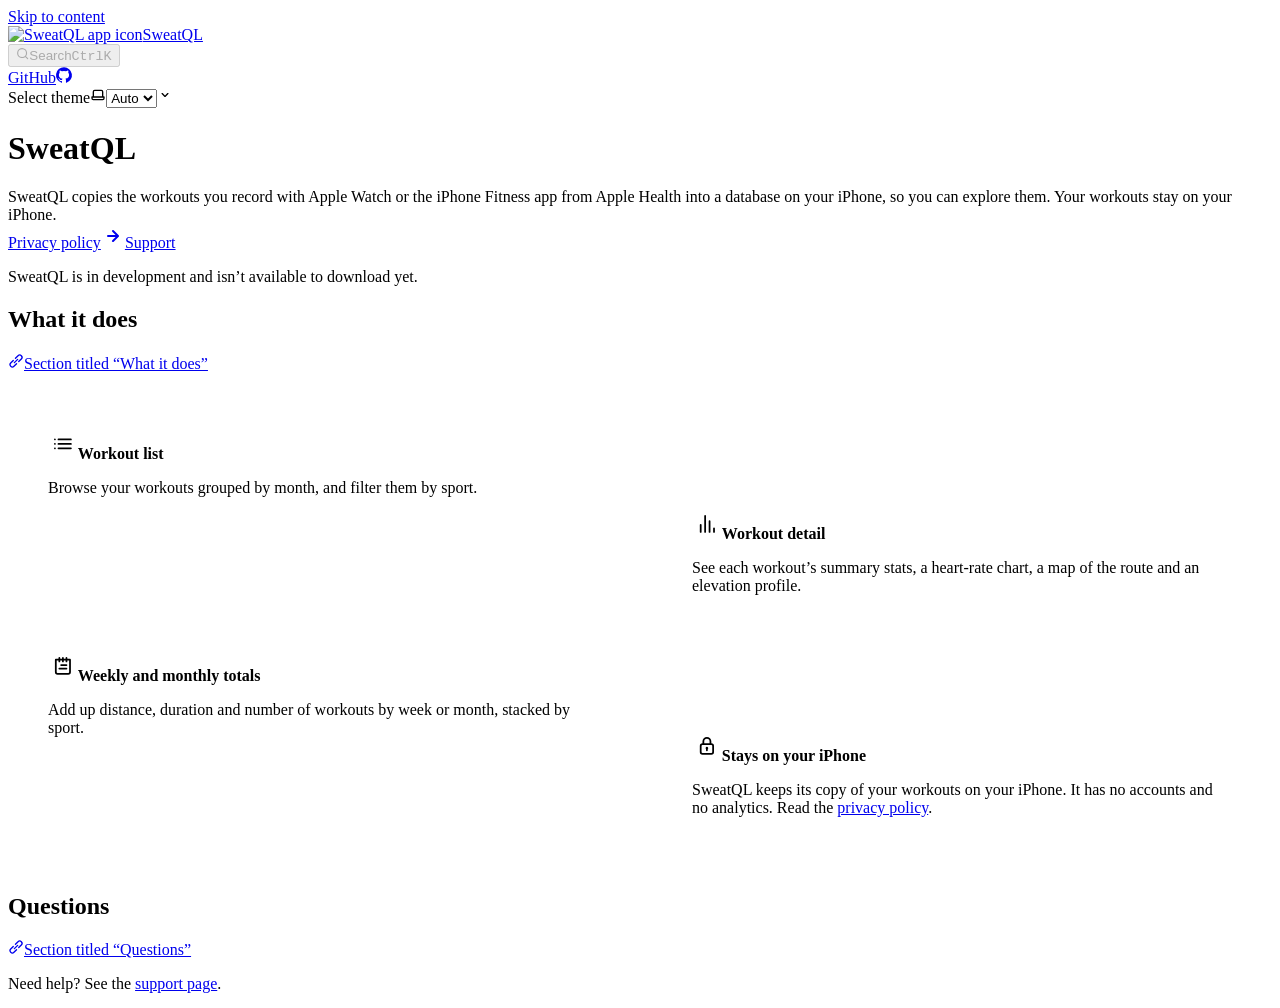
==== index.html @ 8e90bced "Sync website from 3293f1f" ====
<!DOCTYPE html><html lang="en" dir="ltr" data-theme="dark" data-has-hero class="astro-g5ptsecz"><head><meta charset="utf-8"/><meta name="viewport" content="width=device-width, initial-scale=1"/><title>Home | SweatQL</title><link rel="canonical" href="https://sweatql.github.io/sweatql-docs/"/><link rel="sitemap" href="/sweatql-docs/sitemap-index.xml"/><link rel="shortcut icon" href="/sweatql-docs/favicon.png" type="image/png"/><meta name="generator" content="Astro v7.4.2"/><meta name="generator" content="Starlight v0.42.7"/><meta property="og:title" content="Home"/><meta property="og:type" content="article"/><meta property="og:url" content="https://sweatql.github.io/sweatql-docs/"/><meta property="og:locale" content="en"/><meta property="og:description" content="SweatQL copies your Apple Watch and iPhone workouts from Apple Health into a database on your iPhone, so you can explore them."/><meta property="og:site_name" content="SweatQL"/><meta name="twitter:card" content="summary_large_image"/><meta name="description" content="SweatQL copies your Apple Watch and iPhone workouts from Apple Health into a database on your iPhone, so you can explore them."/><script>
	window.StarlightThemeProvider = (() => {
		const storedTheme =
			typeof localStorage !== 'undefined' && localStorage.getItem('starlight-theme');
		const theme =
			storedTheme ||
			(window.matchMedia('(prefers-color-scheme: light)').matches ? 'light' : 'dark');
		document.documentElement.dataset.theme = theme === 'light' ? 'light' : 'dark';
		return {
			updatePickers(theme = storedTheme || 'auto') {
				document.querySelectorAll('starlight-theme-select').forEach((picker) => {
					const select = picker.querySelector('select');
					if (select) select.value = theme;
					/** @type {HTMLTemplateElement | null} */
					const tmpl = document.querySelector(`#theme-icons`);
					const newIcon = tmpl && tmpl.content.querySelector('.' + theme);
					if (newIcon) {
						const oldIcon = picker.querySelector('svg.label-icon');
						if (oldIcon) {
							oldIcon.replaceChildren(...newIcon.cloneNode(true).childNodes);
						}
					}
				});
			},
		};
	})();
</script><template id="theme-icons"><svg aria-hidden="true" class="light astro-hkc32dio" width="16" height="16" viewBox="0 0 24 24" fill="currentColor" style="--sl-icon-size: 1em;"><path d="M5 12a1 1 0 0 0-1-1H3a1 1 0 0 0 0 2h1a1 1 0 0 0 1-1Zm.64 5-.71.71a1 1 0 0 0 0 1.41 1 1 0 0 0 1.41 0l.71-.71A1 1 0 0 0 5.64 17ZM12 5a1 1 0 0 0 1-1V3a1 1 0 0 0-2 0v1a1 1 0 0 0 1 1Zm5.66 2.34a1 1 0 0 0 .7-.29l.71-.71a1 1 0 1 0-1.41-1.41l-.66.71a1 1 0 0 0 0 1.41 1 1 0 0 0 .66.29Zm-12-.29a1 1 0 0 0 1.41 0 1 1 0 0 0 0-1.41l-.71-.71a1.004 1.004 0 1 0-1.43 1.41l.73.71ZM21 11h-1a1 1 0 0 0 0 2h1a1 1 0 0 0 0-2Zm-2.64 6A1 1 0 0 0 17 18.36l.71.71a1 1 0 0 0 1.41 0 1 1 0 0 0 0-1.41l-.76-.66ZM12 6.5a5.5 5.5 0 1 0 5.5 5.5A5.51 5.51 0 0 0 12 6.5Zm0 9a3.5 3.5 0 1 1 0-7 3.5 3.5 0 0 1 0 7Zm0 3.5a1 1 0 0 0-1 1v1a1 1 0 0 0 2 0v-1a1 1 0 0 0-1-1Z"/></svg><svg aria-hidden="true" class="dark astro-hkc32dio" width="16" height="16" viewBox="0 0 24 24" fill="currentColor" style="--sl-icon-size: 1em;"><path d="M21.64 13a1 1 0 0 0-1.05-.14 8.049 8.049 0 0 1-3.37.73 8.15 8.15 0 0 1-8.14-8.1 8.59 8.59 0 0 1 .25-2A1 1 0 0 0 8 2.36a10.14 10.14 0 1 0 14 11.69 1 1 0 0 0-.36-1.05Zm-9.5 6.69A8.14 8.14 0 0 1 7.08 5.22v.27a10.15 10.15 0 0 0 10.14 10.14 9.784 9.784 0 0 0 2.1-.22 8.11 8.11 0 0 1-7.18 4.32v-.04Z"/></svg><svg aria-hidden="true" class="auto astro-hkc32dio" width="16" height="16" viewBox="0 0 24 24" fill="currentColor" style="--sl-icon-size: 1em;"><path d="M21 14h-1V7a3 3 0 0 0-3-3H7a3 3 0 0 0-3 3v7H3a1 1 0 0 0-1 1v2a3 3 0 0 0 3 3h14a3 3 0 0 0 3-3v-2a1 1 0 0 0-1-1ZM6 7a1 1 0 0 1 1-1h10a1 1 0 0 1 1 1v7H6V7Zm14 10a1 1 0 0 1-1 1H5a1 1 0 0 1-1-1v-1h16v1Z"/></svg></template><link rel="stylesheet" href="/sweatql-docs/_astro/print.ehPL0gv-.css" media="print"><link rel="stylesheet" href="/sweatql-docs/_astro/common.BZoYT9LC.css"><style>@layer starlight.components{svg:where(.astro-hkc32dio){color:var(--sl-icon-color);font-size:var(--sl-icon-size,1em);width:1em;height:1em;overflow:visible}}
</style><script type="module" src="/sweatql-docs/_astro/page.cNngjUgL.js"></script><style>@layer starlight.components{.card:where(.astro-oag6qnet){--sl-card-border:var(--sl-color-purple);--sl-card-bg:var(--sl-color-purple-low);border:1px solid var(--sl-color-gray-5);background-color:var(--sl-color-black);flex-direction:column;gap:clamp(.5rem,.125rem + 1vw,1rem);padding:clamp(1rem,.125rem + 3vw,2.5rem)}.card:where(.astro-oag6qnet):nth-child(4n+1){--sl-card-border:var(--sl-color-orange);--sl-card-bg:var(--sl-color-orange-low)}.card:where(.astro-oag6qnet):nth-child(4n+3){--sl-card-border:var(--sl-color-green);--sl-card-bg:var(--sl-color-green-low)}.card:where(.astro-oag6qnet):nth-child(4n+4){--sl-card-border:var(--sl-color-red);--sl-card-bg:var(--sl-color-red-low)}.card:where(.astro-oag6qnet):nth-child(4n+5){--sl-card-border:var(--sl-color-blue);--sl-card-bg:var(--sl-color-blue-low)}.title:where(.astro-oag6qnet){font-weight:600;font-size:var(--sl-text-h4);color:var(--sl-color-white);line-height:var(--sl-line-height-headings);align-items:center;gap:1rem}.card:where(.astro-oag6qnet) .icon:where(.astro-oag6qnet){border:1px solid var(--sl-card-border);background-color:var(--sl-card-bg);border-radius:.25rem;flex-shrink:0;padding:.2em}.card:where(.astro-oag6qnet) .body:where(.astro-oag6qnet){font-size:clamp(var(--sl-text-sm), calc(.5rem + 1vw), var(--sl-text-body));margin:0}.card-grid:where(.astro-7qmvx3iy){grid-template-columns:100%;gap:1rem;display:grid}.card-grid:where(.astro-7qmvx3iy)>*{margin-top:0!important}@media (width>=50rem){.card-grid:where(.astro-7qmvx3iy){grid-template-columns:1fr 1fr;gap:1.5rem}.stagger:where(.astro-7qmvx3iy){--stagger-height:5rem;padding-bottom:var(--stagger-height)}.stagger:where(.astro-7qmvx3iy)>:nth-child(2n){transform:translateY(var(--stagger-height))}}}
</style></head><body class="astro-g5ptsecz"><a class="sl-skip-link astro-qb7clj6f" href="#_top">Skip to content</a><div class="page sl-flex astro-yntsjkba"><header class="header astro-yntsjkba"><div class="header astro-by6fddyj"><div class="title-wrapper sl-flex astro-by6fddyj"><a href="/sweatql-docs/" class="site-title sl-flex astro-6rvad3va"><img class="astro-6rvad3va" alt="SweatQL app icon" src="/sweatql-docs/_astro/logo.Dnua3NuW.png" width="128" height="128"><span class="astro-6rvad3va" translate="no">SweatQL</span></a></div><div class="sl-flex print:hidden astro-by6fddyj"><site-search class="astro-by6fddyj astro-b5kgnn7o" data-translations="{&quot;placeholder&quot;:&quot;Search&quot;}"><button data-open-modal disabled aria-label="Search" aria-keyshortcuts="Control+K" class="astro-b5kgnn7o"><svg aria-hidden="true" class="astro-b5kgnn7o astro-hkc32dio" width="16" height="16" viewBox="0 0 24 24" fill="currentColor" style="--sl-icon-size: 1em;"><path d="M21.71 20.29 18 16.61A9 9 0 1 0 16.61 18l3.68 3.68a.999.999 0 0 0 1.42 0 1 1 0 0 0 0-1.39ZM11 18a7 7 0 1 1 0-14 7 7 0 0 1 0 14Z"/></svg><span class="sl-hidden md:sl-block astro-b5kgnn7o" aria-hidden="true">Search</span><kbd class="sl-hidden md:sl-flex astro-b5kgnn7o" style="display: none;"><kbd class="astro-b5kgnn7o">Ctrl</kbd><kbd class="astro-b5kgnn7o">K</kbd></kbd></button><dialog style="padding:0" aria-label="Search" class="astro-b5kgnn7o"><div class="dialog-frame sl-flex astro-b5kgnn7o"><button data-close-modal class="sl-flex md:sl-hidden astro-b5kgnn7o">Cancel</button><div class="search-container astro-b5kgnn7o"><div id="starlight__search" class="astro-b5kgnn7o"></div></div></div></dialog></site-search><script>
	(() => {
		const openBtn = document.querySelector('button[data-open-modal]');
		const shortcut = openBtn?.querySelector('kbd');
		if (!openBtn || !(shortcut instanceof HTMLElement)) return;
		const platformKey = shortcut.querySelector('kbd');
		if (platformKey && /(Mac|iPhone|iPod|iPad)/i.test(navigator.platform)) {
			platformKey.textContent = '⌘';
			openBtn.setAttribute('aria-keyshortcuts', 'Meta+K');
		}
		shortcut.style.display = '';
	})();
</script><script type="module" src="/sweatql-docs/_astro/Search.astro_astro_type_script_index_0_lang.DaPSpwyc.js"></script></div><div class="sl-hidden md:sl-flex print:hidden right-group astro-by6fddyj"><div class="sl-flex social-icons astro-by6fddyj"><a href="https://github.com/sweatql/sweatql-docs" rel="me" class="sl-flex astro-n2mnl6yq"><span class="sr-only astro-n2mnl6yq">GitHub</span><svg aria-hidden="true" class="astro-n2mnl6yq astro-hkc32dio" width="16" height="16" viewBox="0 0 24 24" fill="currentColor" style="--sl-icon-size: 1em;"><path d="M12 .3a12 12 0 0 0-3.8 23.38c.6.12.83-.26.83-.57L9 21.07c-3.34.72-4.04-1.61-4.04-1.61-.55-1.39-1.34-1.76-1.34-1.76-1.08-.74.09-.73.09-.73 1.2.09 1.83 1.24 1.83 1.24 1.08 1.83 2.81 1.3 3.5 1 .1-.78.42-1.31.76-1.61-2.67-.3-5.47-1.33-5.47-5.93 0-1.31.47-2.38 1.24-3.22-.14-.3-.54-1.52.1-3.18 0 0 1-.32 3.3 1.23a11.5 11.5 0 0 1 6 0c2.28-1.55 3.29-1.23 3.29-1.23.64 1.66.24 2.88.12 3.18a4.65 4.65 0 0 1 1.23 3.22c0 4.61-2.8 5.63-5.48 5.92.42.36.81 1.1.81 2.22l-.01 3.29c0 .31.2.69.82.57A12 12 0 0 0 12 .3Z"/></svg></a></div><starlight-theme-select><label style="--sl-select-width: 6.25em" class="astro-2z5xp7gb"><span class="sr-only astro-2z5xp7gb">Select theme</span><svg aria-hidden="true" class="icon label-icon astro-2z5xp7gb astro-hkc32dio" width="16" height="16" viewBox="0 0 24 24" fill="currentColor" style="--sl-icon-size: 1em;"><path d="M21 14h-1V7a3 3 0 0 0-3-3H7a3 3 0 0 0-3 3v7H3a1 1 0 0 0-1 1v2a3 3 0 0 0 3 3h14a3 3 0 0 0 3-3v-2a1 1 0 0 0-1-1ZM6 7a1 1 0 0 1 1-1h10a1 1 0 0 1 1 1v7H6V7Zm14 10a1 1 0 0 1-1 1H5a1 1 0 0 1-1-1v-1h16v1Z"/></svg><select autocomplete="off" class="astro-2z5xp7gb"><option value="dark" class="astro-2z5xp7gb">Dark</option><option value="light" class="astro-2z5xp7gb">Light</option><option value="auto" selected class="astro-2z5xp7gb">Auto</option></select><svg aria-hidden="true" class="icon caret astro-2z5xp7gb astro-hkc32dio" width="16" height="16" viewBox="0 0 24 24" fill="currentColor" style="--sl-icon-size: 1em;"><path d="M17 9.17a1 1 0 0 0-1.41 0L12 12.71 8.46 9.17a1 1 0 1 0-1.41 1.42l4.24 4.24a1.002 1.002 0 0 0 1.42 0L17 10.59a1.002 1.002 0 0 0 0-1.42Z"/></svg></label></starlight-theme-select><script>
	StarlightThemeProvider.updatePickers();
</script><script type="module">var e=`starlight-theme`,t=e=>e===`auto`||e===`dark`||e===`light`?e:`auto`,n=()=>t(typeof localStorage<`u`&&localStorage.getItem(e));function r(t){typeof localStorage<`u`&&localStorage.setItem(e,t===`light`||t===`dark`?t:``)}var i=()=>matchMedia(`(prefers-color-scheme: light)`).matches?`light`:`dark`;function a(e){StarlightThemeProvider.updatePickers(e),document.documentElement.dataset.theme=e===`auto`?i():e,r(e)}matchMedia(`(prefers-color-scheme: light)`).addEventListener(`change`,()=>{n()===`auto`&&a(`auto`)});var o=class extends HTMLElement{constructor(){super(),a(n()),this.querySelector(`select`)?.addEventListener(`change`,e=>{e.currentTarget instanceof HTMLSelectElement&&a(t(e.currentTarget.value))})}};customElements.define(`starlight-theme-select`,o);</script><script type="module">var e=class extends HTMLElement{constructor(){super();let e=this.querySelector(`select`);e&&(e.addEventListener(`change`,e=>{e.currentTarget instanceof HTMLSelectElement&&(window.location.pathname=e.currentTarget.value)}),window.addEventListener(`pageshow`,t=>{if(!t.persisted)return;let n=e.querySelector(`option[selected]`)?.index;n!==e.selectedIndex&&(e.selectedIndex=n??0)}))}};customElements.define(`starlight-lang-select`,e);</script></div></div></header><div class="main-frame astro-yntsjkba"><script type="module">var e=document.getElementById(`starlight__sidebar`),t=e?.querySelector(`sl-sidebar-state-persist`),n=`sl-sidebar-state`,r=()=>{let r=[],i=t?.dataset.hash||``;try{let e=sessionStorage.getItem(n),t=JSON.parse(e||`{}`);Array.isArray(t.open)&&t.hash===i&&(r=t.open)}catch{}return{hash:i,open:r,scroll:e?.scrollTop||0}},i=e=>{try{sessionStorage.setItem(n,JSON.stringify(e))}catch{}},a=()=>i(r()),o=(e,t)=>{let n=r();n.open[t]=e,i(n)};t?.addEventListener(`click`,e=>{if(!(e.target instanceof Element))return;let t=e.target.closest(`summary`)?.closest(`details`);if(!t)return;let n=t.querySelector(`sl-sidebar-restore`),r=parseInt(n?.dataset.index||``);isNaN(r)||o(!t.open,r)}),addEventListener(`visibilitychange`,()=>{document.visibilityState===`hidden`&&a()});</script><div class="lg:sl-flex astro-lrzkfocr"><div class="main-pane astro-lrzkfocr"><main data-pagefind-body class="astro-g5ptsecz" lang="en" dir="ltr"><div class="content-panel astro-a7po4psb"><div class="sl-container astro-a7po4psb"><div class="hero astro-2qjbuh7f"><div class="sl-flex stack astro-2qjbuh7f"><div class="sl-flex copy astro-2qjbuh7f"><h1 id="_top" data-page-title class="astro-2qjbuh7f">SweatQL</h1><div class="tagline astro-2qjbuh7f">SweatQL copies the workouts you record with Apple Watch or the iPhone Fitness app from Apple Health into a database on your iPhone, so you can explore them. Your workouts stay on your iPhone.</div></div><div class="sl-flex actions astro-2qjbuh7f"><a class="sl-link-button not-content primary astro-2qjbuh7f astro-dcqstdaq" href="/sweatql-docs/privacy/">Privacy policy<svg aria-hidden="true" class="astro-dcqstdaq astro-hkc32dio" width="16" height="16" viewBox="0 0 24 24" fill="currentColor" style="--sl-icon-size: 1.5rem;"><path d="M17.92 11.62a1.001 1.001 0 0 0-.21-.33l-5-5a1.003 1.003 0 1 0-1.42 1.42l3.3 3.29H7a1 1 0 0 0 0 2h7.59l-3.3 3.29a1.002 1.002 0 0 0 .325 1.639 1 1 0 0 0 1.095-.219l5-5a1 1 0 0 0 .21-.33 1 1 0 0 0 0-.76Z"/></svg></a><a class="sl-link-button not-content minimal astro-2qjbuh7f astro-dcqstdaq" href="/sweatql-docs/support/">Support</a></div></div></div><div class="sl-markdown-content">
<p>SweatQL is in development and isn’t available to download yet.</p>
<div class="sl-heading-wrapper level-h2"><h2 id="what-it-does">What it does</h2><a class="sl-anchor-link" href="#what-it-does"><span aria-hidden="true" class="sl-anchor-icon"><svg width="16" height="16" viewBox="0 0 24 24" fill="currentColor"><path d="m12.11 15.39-3.88 3.88a2.52 2.52 0 0 1-3.5 0 2.47 2.47 0 0 1 0-3.5l3.88-3.88a1 1 0 1 0-1.42-1.42l-3.88 3.89a4.48 4.48 0 0 0 6.33 6.33l3.89-3.88a1 1 0 0 0-1.42-1.42m8.58-12.08a4.49 4.49 0 0 0-6.33 0l-3.89 3.88a1 1 0 1 0 1.42 1.42l3.88-3.88a2.52 2.52 0 0 1 3.5 0 2.47 2.47 0 0 1 0 3.5l-3.88 3.88a1 1 0 0 0 0 1.42 1 1 0 0 0 1.42 0l3.88-3.89a4.49 4.49 0 0 0 0-6.33M8.83 15.17a1 1 0 0 0 .71.29 1 1 0 0 0 .71-.29l4.92-4.92a1 1 0 1 0-1.42-1.42l-4.92 4.92a1 1 0 0 0 0 1.42"></path></svg></span><span class="sr-only" data-pagefind-ignore>Section titled “What it does”</span></a></div>
<div class="card-grid stagger astro-7qmvx3iy"><article class="card sl-flex astro-oag6qnet"><p class="title sl-flex astro-oag6qnet"><svg aria-hidden="true" class="icon astro-oag6qnet astro-hkc32dio" width="16" height="16" viewBox="0 0 24 24" fill="currentColor" style="--sl-icon-size: 1.333em;"><path d="M3.71 16.29a1 1 0 0 0-.33-.21 1 1 0 0 0-.76 0 1 1 0 0 0-.33.21 1 1 0 0 0-.21.33 1 1 0 0 0 .21 1.09c.097.088.209.16.33.21a.94.94 0 0 0 .76 0 1.15 1.15 0 0 0 .33-.21 1 1 0 0 0 .21-1.09 1 1 0 0 0-.21-.33ZM7 8h14a1 1 0 1 0 0-2H7a1 1 0 0 0 0 2Zm-3.29 3.29a1 1 0 0 0-1.09-.21 1.15 1.15 0 0 0-.33.21 1 1 0 0 0-.21.33.94.94 0 0 0 0 .76c.05.121.122.233.21.33.097.088.209.16.33.21a.94.94 0 0 0 .76 0 1.15 1.15 0 0 0 .33-.21 1.15 1.15 0 0 0 .21-.33.94.94 0 0 0 0-.76 1 1 0 0 0-.21-.33ZM21 11H7a1 1 0 0 0 0 2h14a1 1 0 0 0 0-2ZM3.71 6.29a1 1 0 0 0-.33-.21 1 1 0 0 0-1.09.21 1.15 1.15 0 0 0-.21.33.94.94 0 0 0 0 .76c.05.121.122.233.21.33.097.088.209.16.33.21a1 1 0 0 0 1.09-.21 1.15 1.15 0 0 0 .21-.33.94.94 0 0 0 0-.76 1.15 1.15 0 0 0-.21-.33ZM21 16H7a1 1 0 0 0 0 2h14a1 1 0 0 0 0-2Z"/></svg><span class="astro-oag6qnet">Workout list</span></p><div class="body astro-oag6qnet"><p>Browse your workouts grouped by month, and filter them by sport.</p></div></article><article class="card sl-flex astro-oag6qnet"><p class="title sl-flex astro-oag6qnet"><svg aria-hidden="true" class="icon astro-oag6qnet astro-hkc32dio" width="16" height="16" viewBox="0 0 24 24" fill="currentColor" style="--sl-icon-size: 1.333em;"><path d="M5 12a1 1 0 0 0-1 1v8a1 1 0 0 0 2 0v-8a1 1 0 0 0-1-1m5-10a1 1 0 0 0-1 1v18a1 1 0 0 0 2 0V3a1 1 0 0 0-1-1m10 14a1 1 0 0 0-1 1v4a1 1 0 0 0 2 0v-4a1 1 0 0 0-1-1m-5-8a1 1 0 0 0-1 1v12a1 1 0 0 0 2 0V9a1 1 0 0 0-1-1"/></svg><span class="astro-oag6qnet">Workout detail</span></p><div class="body astro-oag6qnet"><p>See each workout’s summary stats, a heart-rate chart, a map of the route and an elevation profile.</p></div></article><article class="card sl-flex astro-oag6qnet"><p class="title sl-flex astro-oag6qnet"><svg aria-hidden="true" class="icon astro-oag6qnet astro-hkc32dio" width="16" height="16" viewBox="0 0 24 24" fill="currentColor" style="--sl-icon-size: 1.333em;"><path d="M16 14H8a1 1 0 0 0 0 2h8a1 1 0 0 0 0-2m0-4h-6a1 1 0 0 0 0 2h6a1 1 0 0 0 0-2m4-6h-3V3a1 1 0 0 0-2 0v1h-2V3a1 1 0 0 0-2 0v1H9V3a1 1 0 0 0-2 0v1H4a1 1 0 0 0-1 1v14a3 3 0 0 0 3 3h12a3 3 0 0 0 3-3V5a1 1 0 0 0-1-1m-1 15a1 1 0 0 1-1 1H6a1 1 0 0 1-1-1V6h2v1a1 1 0 0 0 2 0V6h2v1a1 1 0 0 0 2 0V6h2v1a1 1 0 0 0 2 0V6h2Z"/></svg><span class="astro-oag6qnet">Weekly and monthly totals</span></p><div class="body astro-oag6qnet"><p>Add up distance, duration and number of workouts by week or month, stacked by sport.</p></div></article><article class="card sl-flex astro-oag6qnet"><p class="title sl-flex astro-oag6qnet"><svg aria-hidden="true" class="icon astro-oag6qnet astro-hkc32dio" width="16" height="16" viewBox="0 0 24 24" fill="currentColor" style="--sl-icon-size: 1.333em;"><path d="M12 13a1.5 1.5 0 0 0-1 2.6V17a1 1 0 0 0 2 0v-1.4a1.5 1.5 0 0 0-1-2.6m5-4V7A5 5 0 0 0 7 7v2a3 3 0 0 0-3 3v7a3 3 0 0 0 3 3h10a3 3 0 0 0 3-3v-7a3 3 0 0 0-3-3M9 7a3 3 0 0 1 6 0v2H9Zm9 12a1 1 0 0 1-1 1H7a1 1 0 0 1-1-1v-7a1 1 0 0 1 1-1h10a1 1 0 0 1 1 1Z"/></svg><span class="astro-oag6qnet">Stays on your iPhone</span></p><div class="body astro-oag6qnet"><p>SweatQL keeps its copy of your workouts on your iPhone. It has no accounts and no analytics. Read the <a href="/sweatql-docs/privacy/">privacy policy</a>.</p></div></article></div>
<div class="sl-heading-wrapper level-h2"><h2 id="questions">Questions</h2><a class="sl-anchor-link" href="#questions"><span aria-hidden="true" class="sl-anchor-icon"><svg width="16" height="16" viewBox="0 0 24 24" fill="currentColor"><path d="m12.11 15.39-3.88 3.88a2.52 2.52 0 0 1-3.5 0 2.47 2.47 0 0 1 0-3.5l3.88-3.88a1 1 0 1 0-1.42-1.42l-3.88 3.89a4.48 4.48 0 0 0 6.33 6.33l3.89-3.88a1 1 0 0 0-1.42-1.42m8.58-12.08a4.49 4.49 0 0 0-6.33 0l-3.89 3.88a1 1 0 1 0 1.42 1.42l3.88-3.88a2.52 2.52 0 0 1 3.5 0 2.47 2.47 0 0 1 0 3.5l-3.88 3.88a1 1 0 0 0 0 1.42 1 1 0 0 0 1.42 0l3.88-3.89a4.49 4.49 0 0 0 0-6.33M8.83 15.17a1 1 0 0 0 .71.29 1 1 0 0 0 .71-.29l4.92-4.92a1 1 0 1 0-1.42-1.42l-4.92 4.92a1 1 0 0 0 0 1.42"></path></svg></span><span class="sr-only" data-pagefind-ignore>Section titled “Questions”</span></a></div>
<p>Need help? See the <a href="/sweatql-docs/support/">support page</a>.</p></div><footer class="sl-flex astro-ddtxxk7k"><div class="meta sl-flex astro-ddtxxk7k"></div><div class="pagination-links print:hidden astro-b5raizh3" dir="ltr"></div></footer></div></div></main></div></div></div></div></body></html>
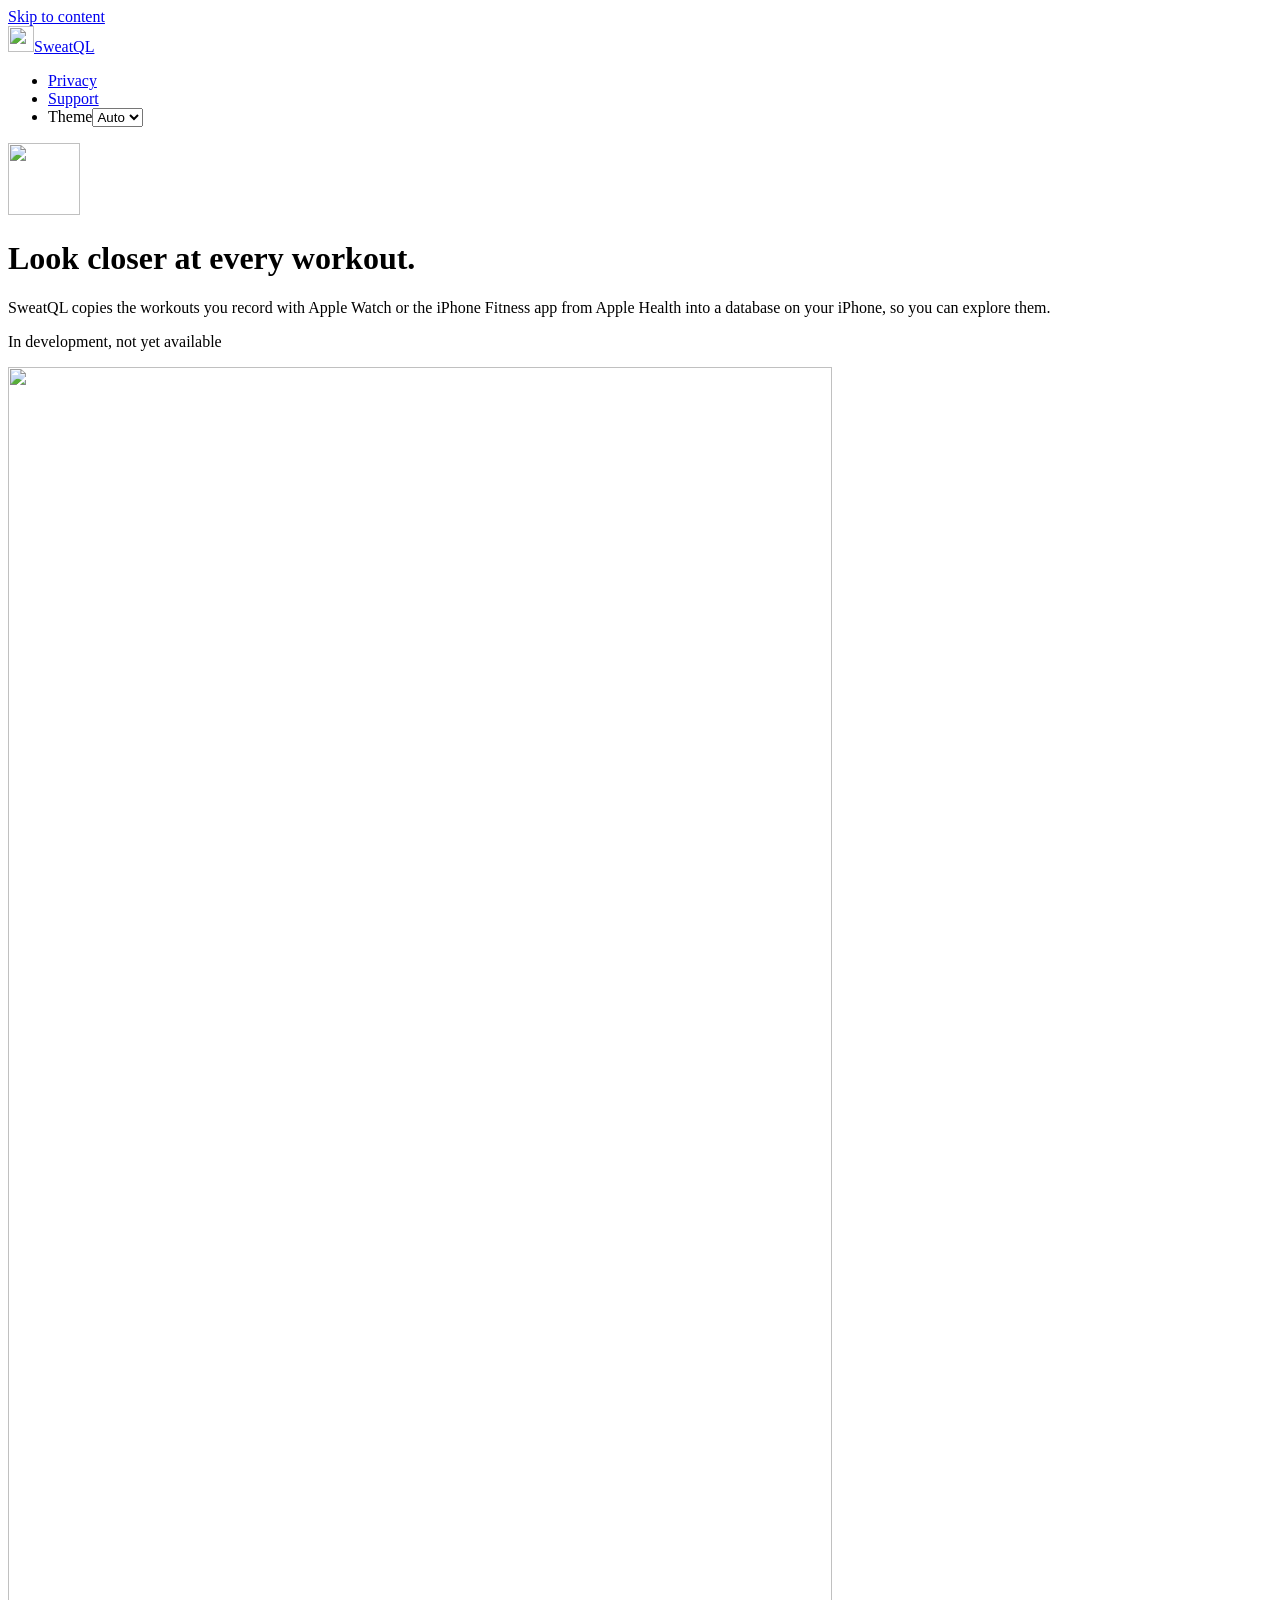
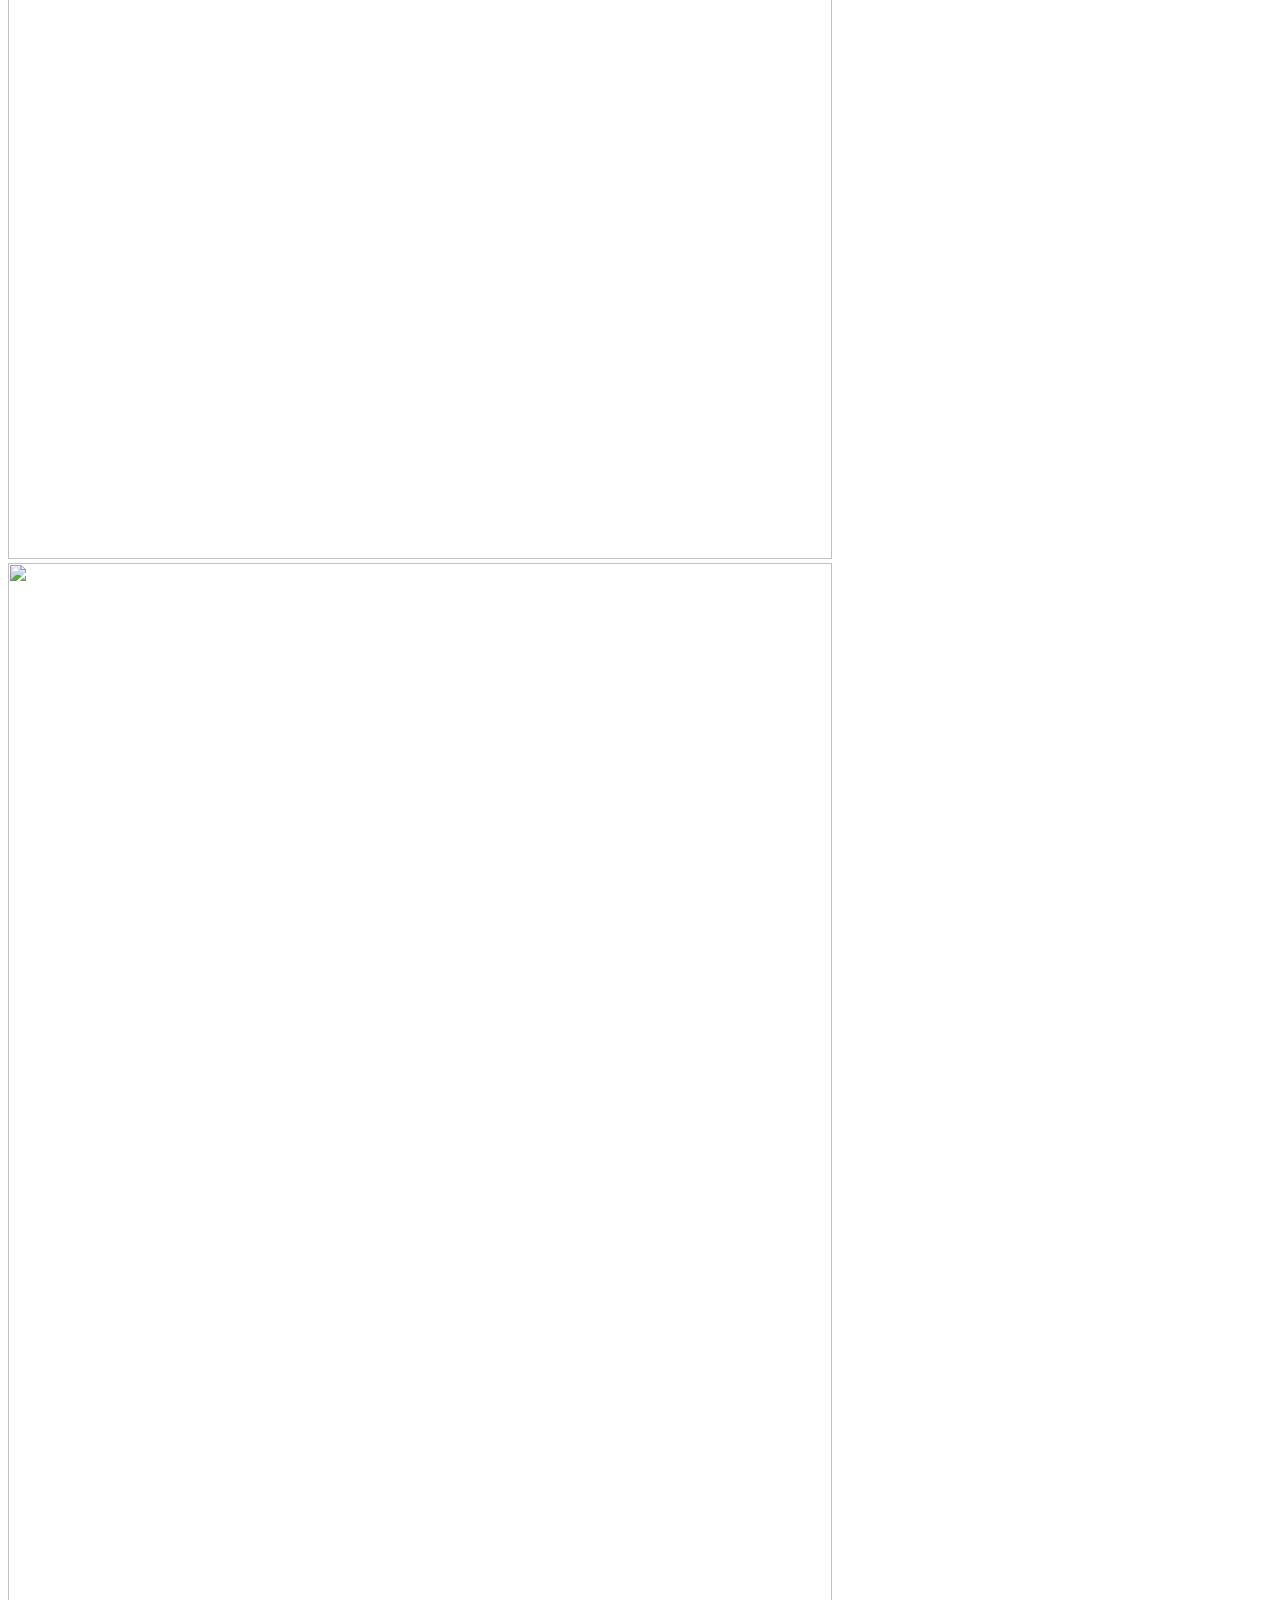
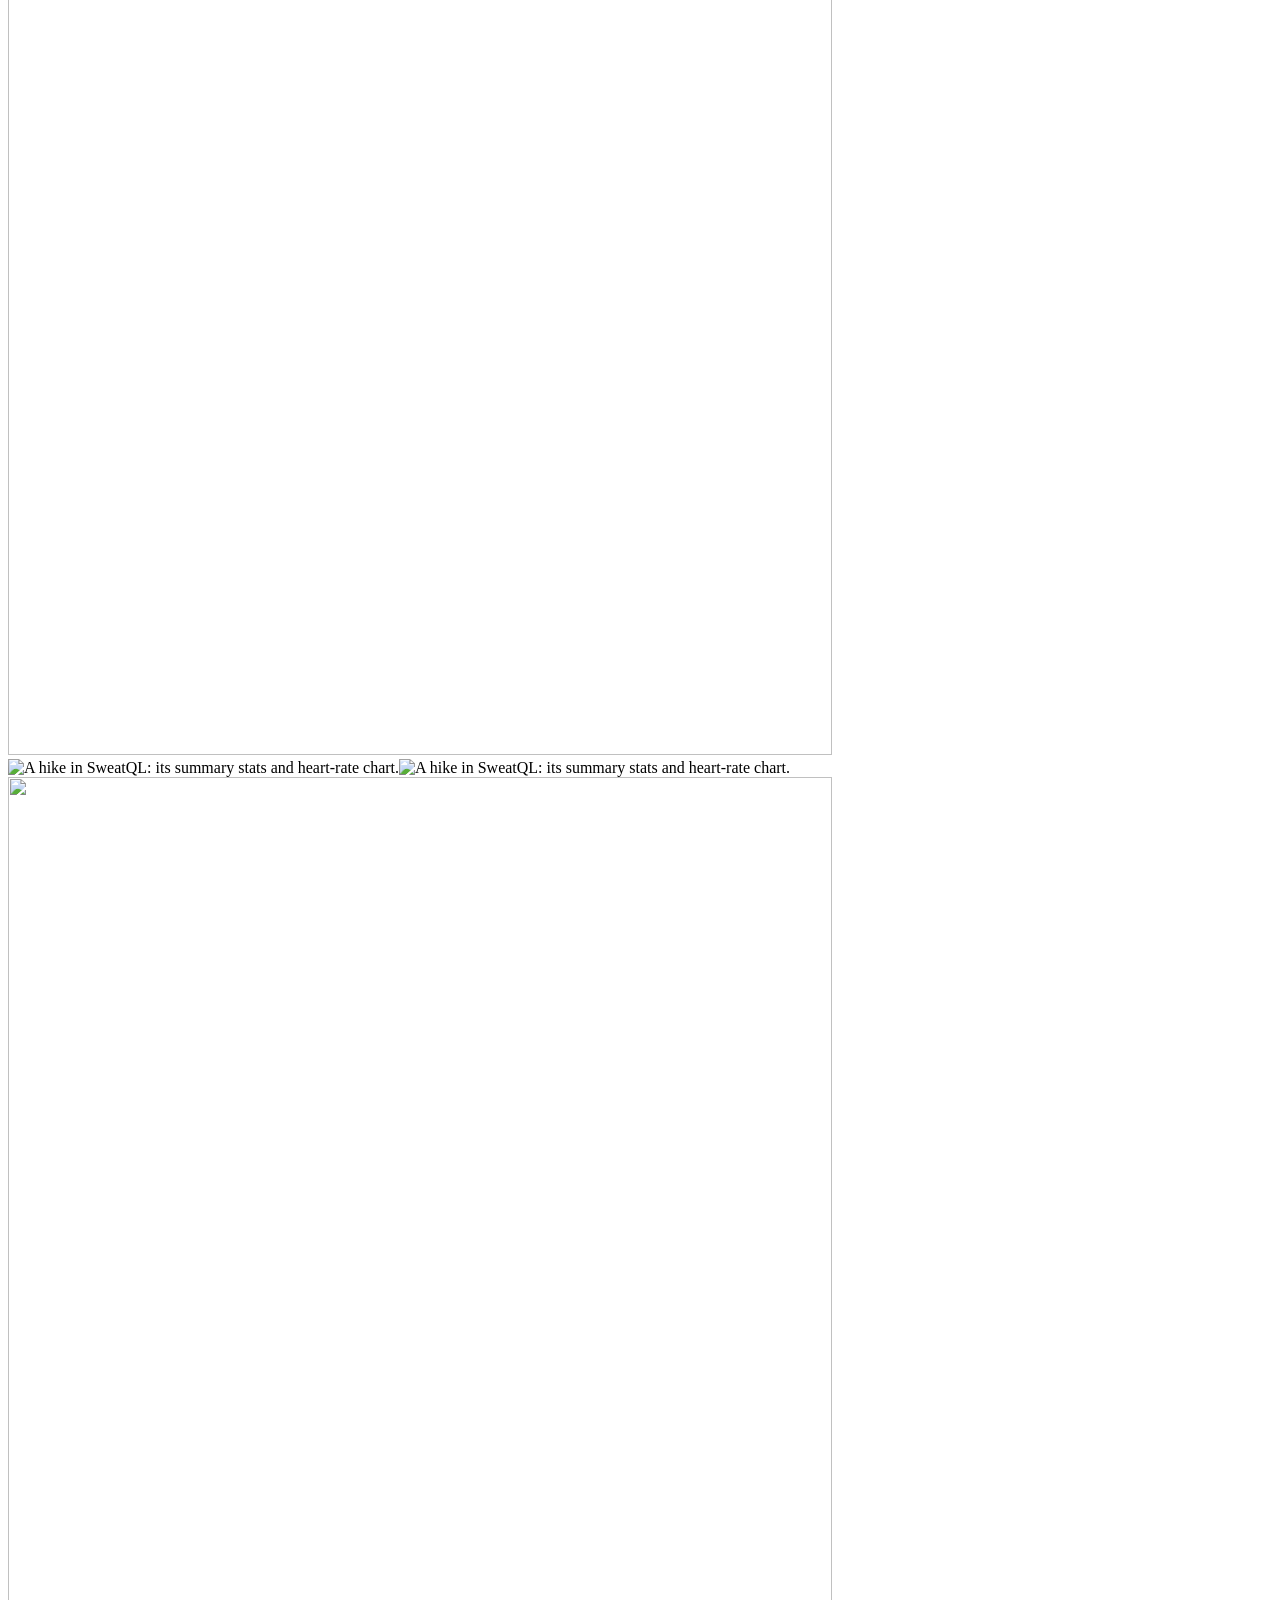
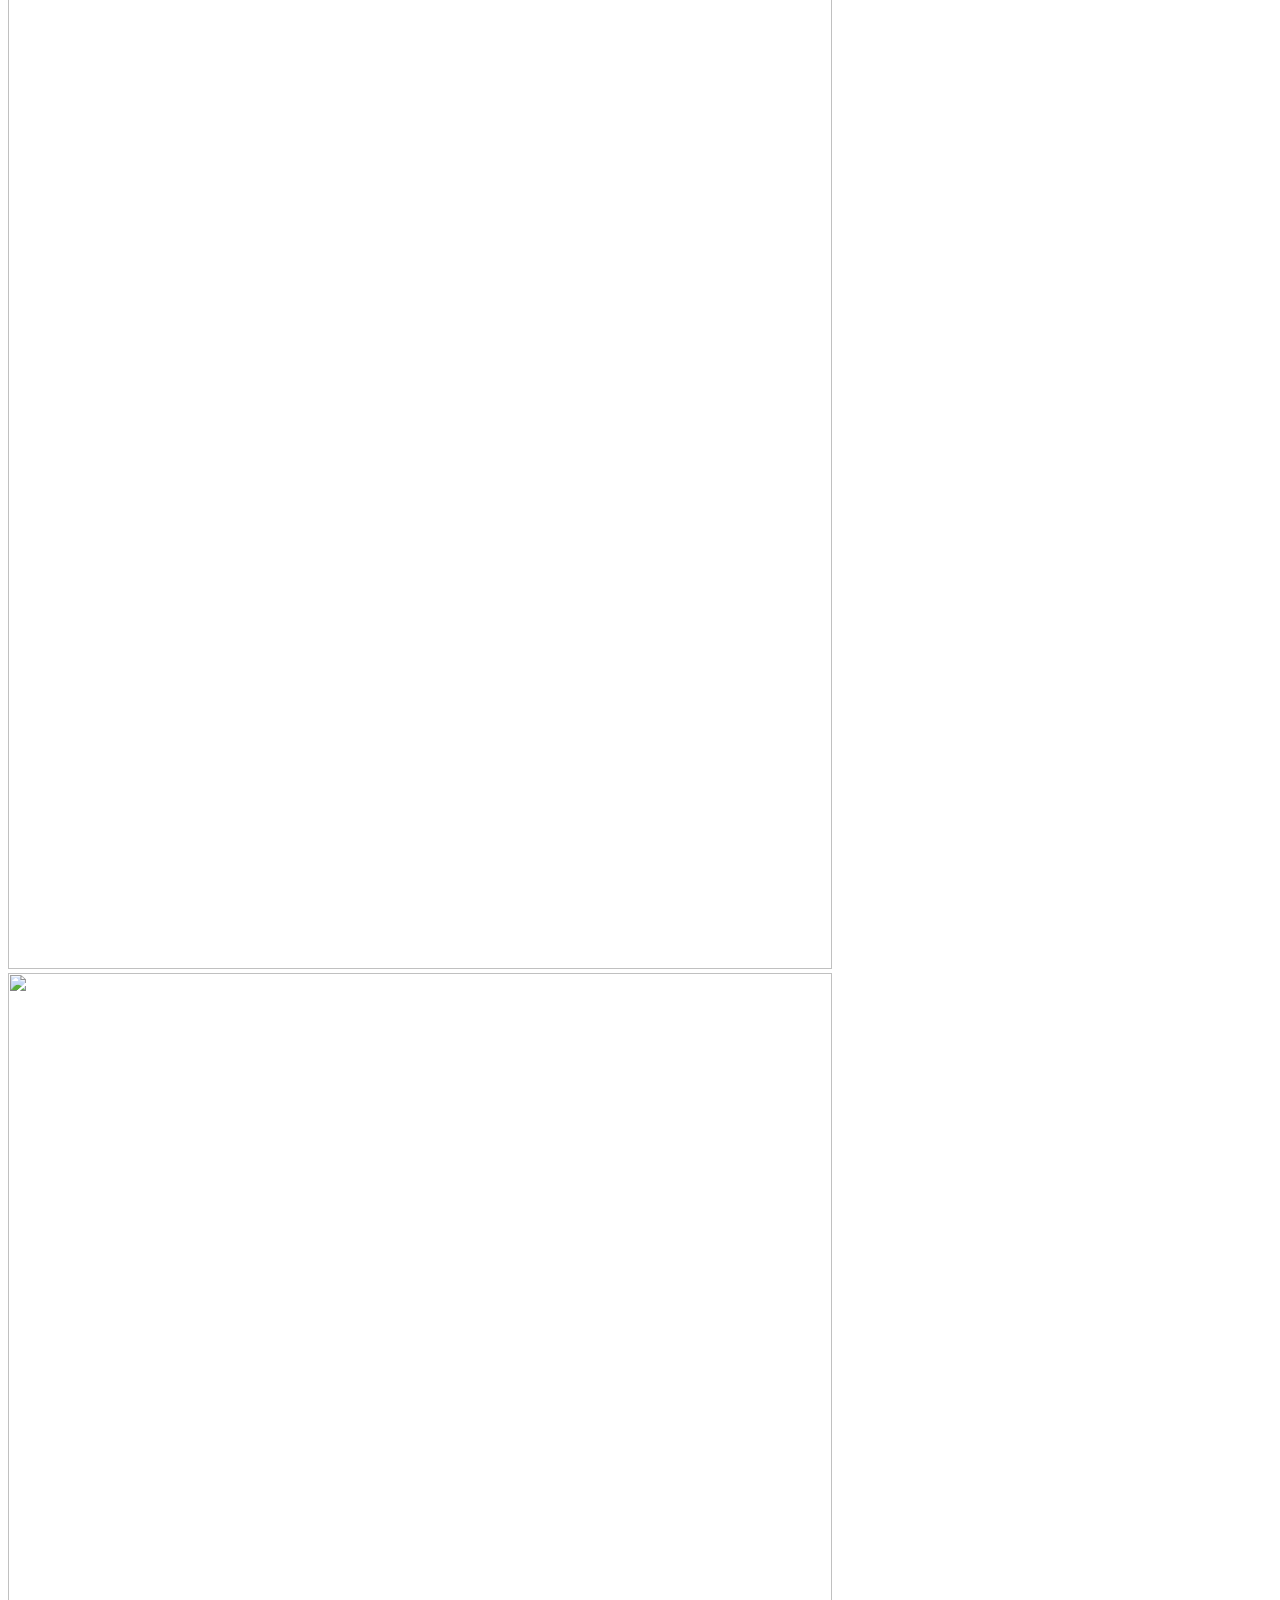
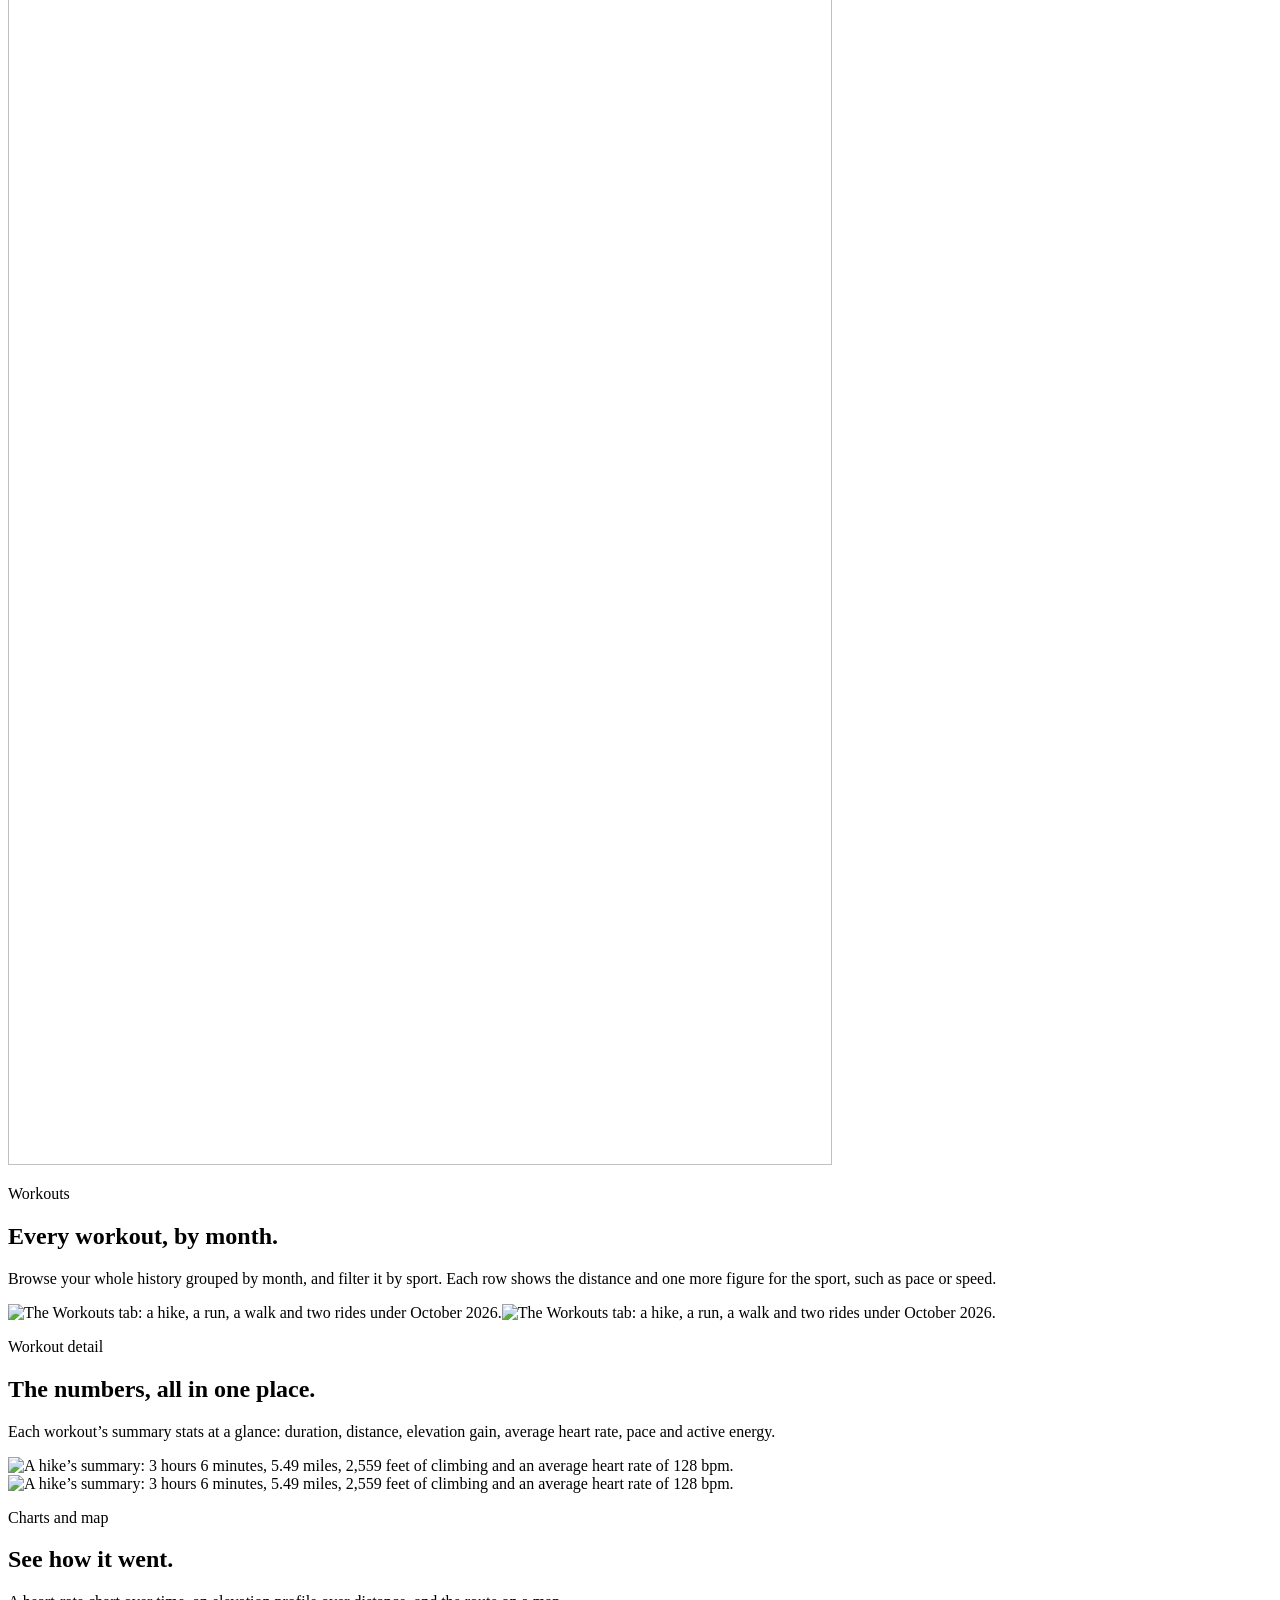
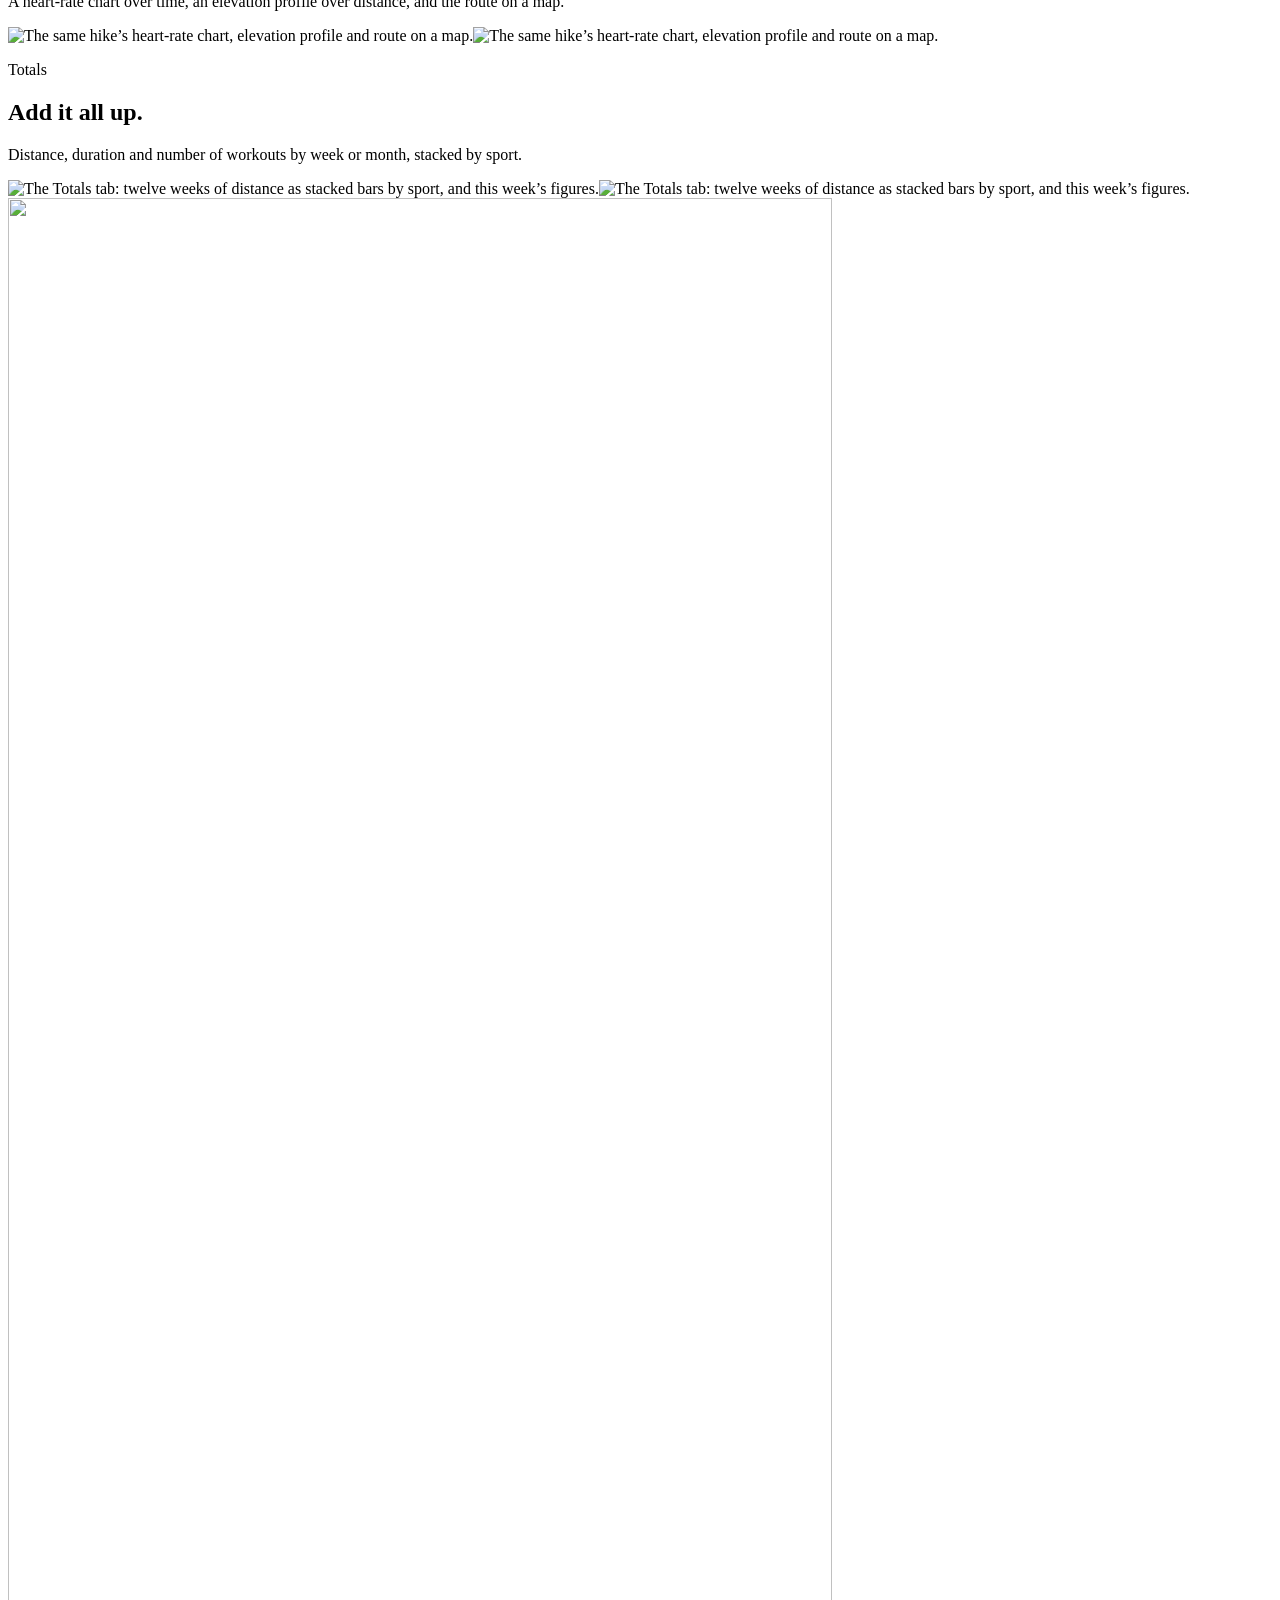
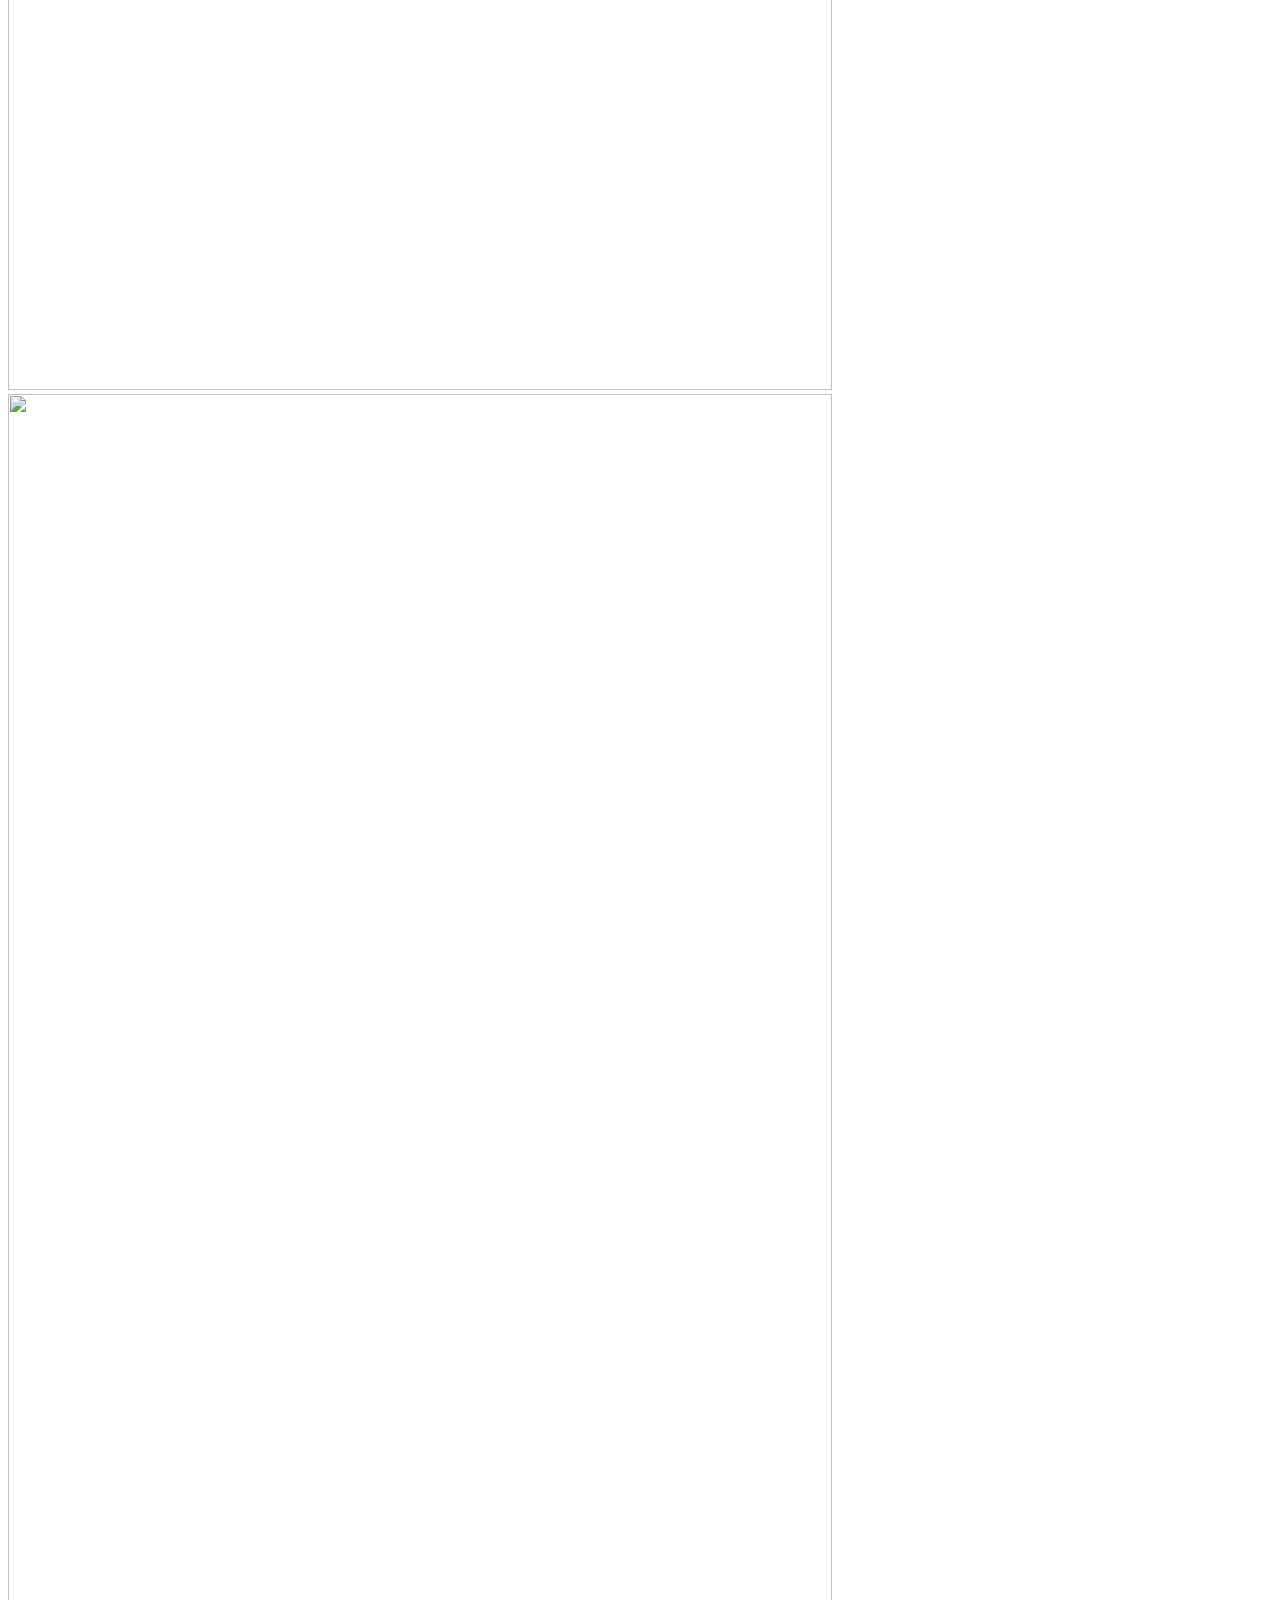
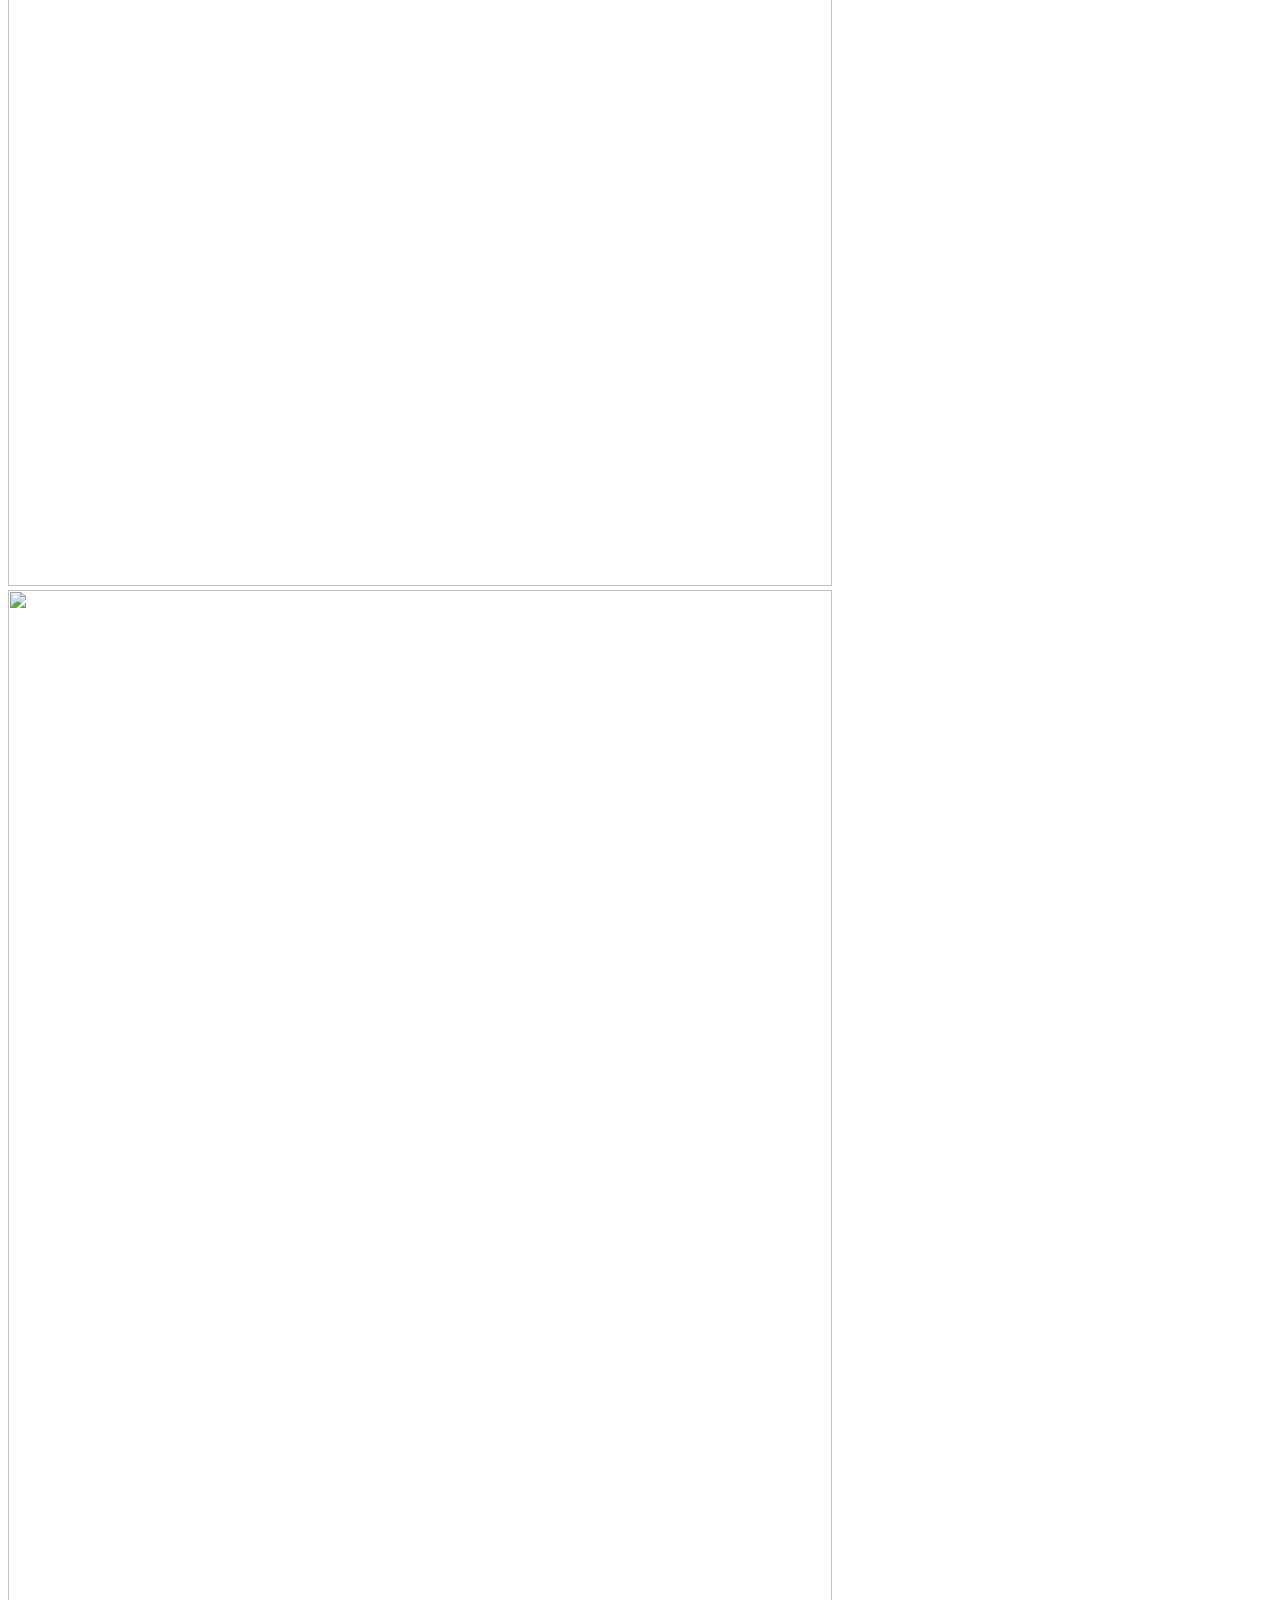
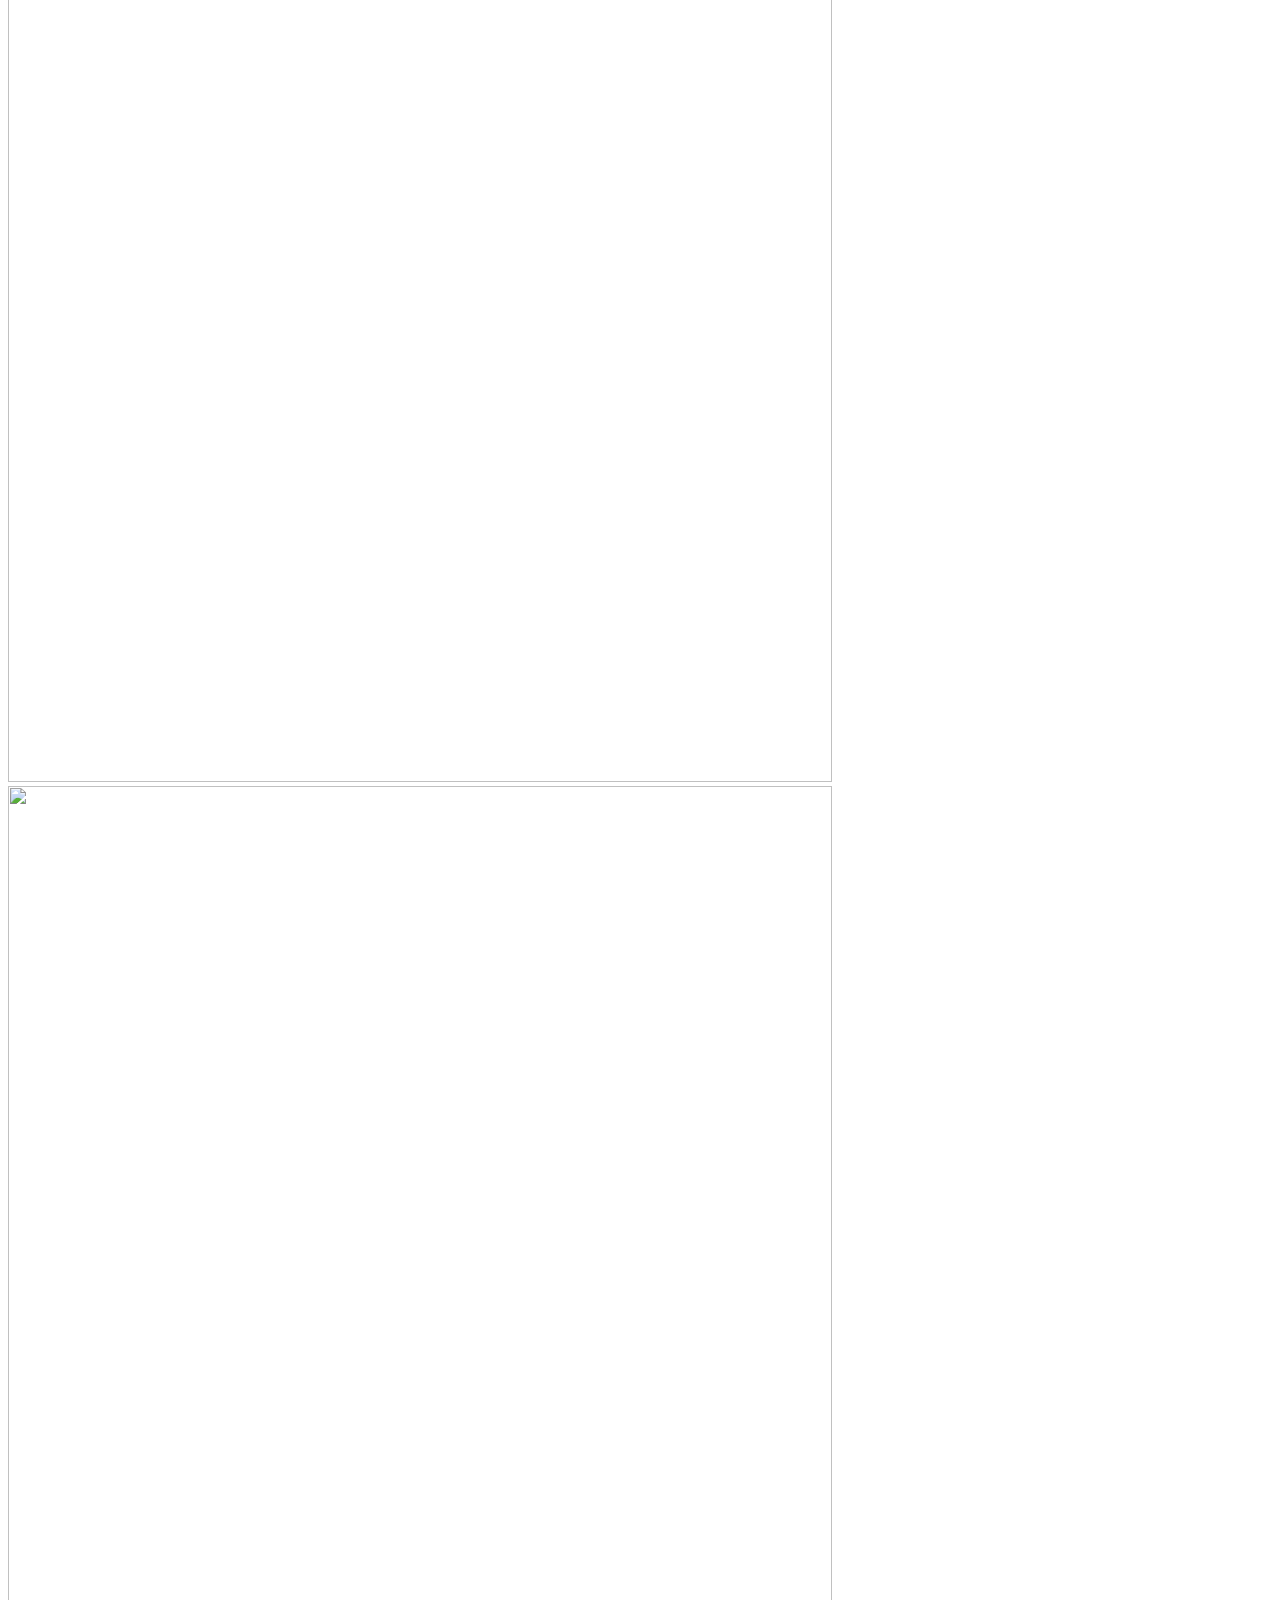
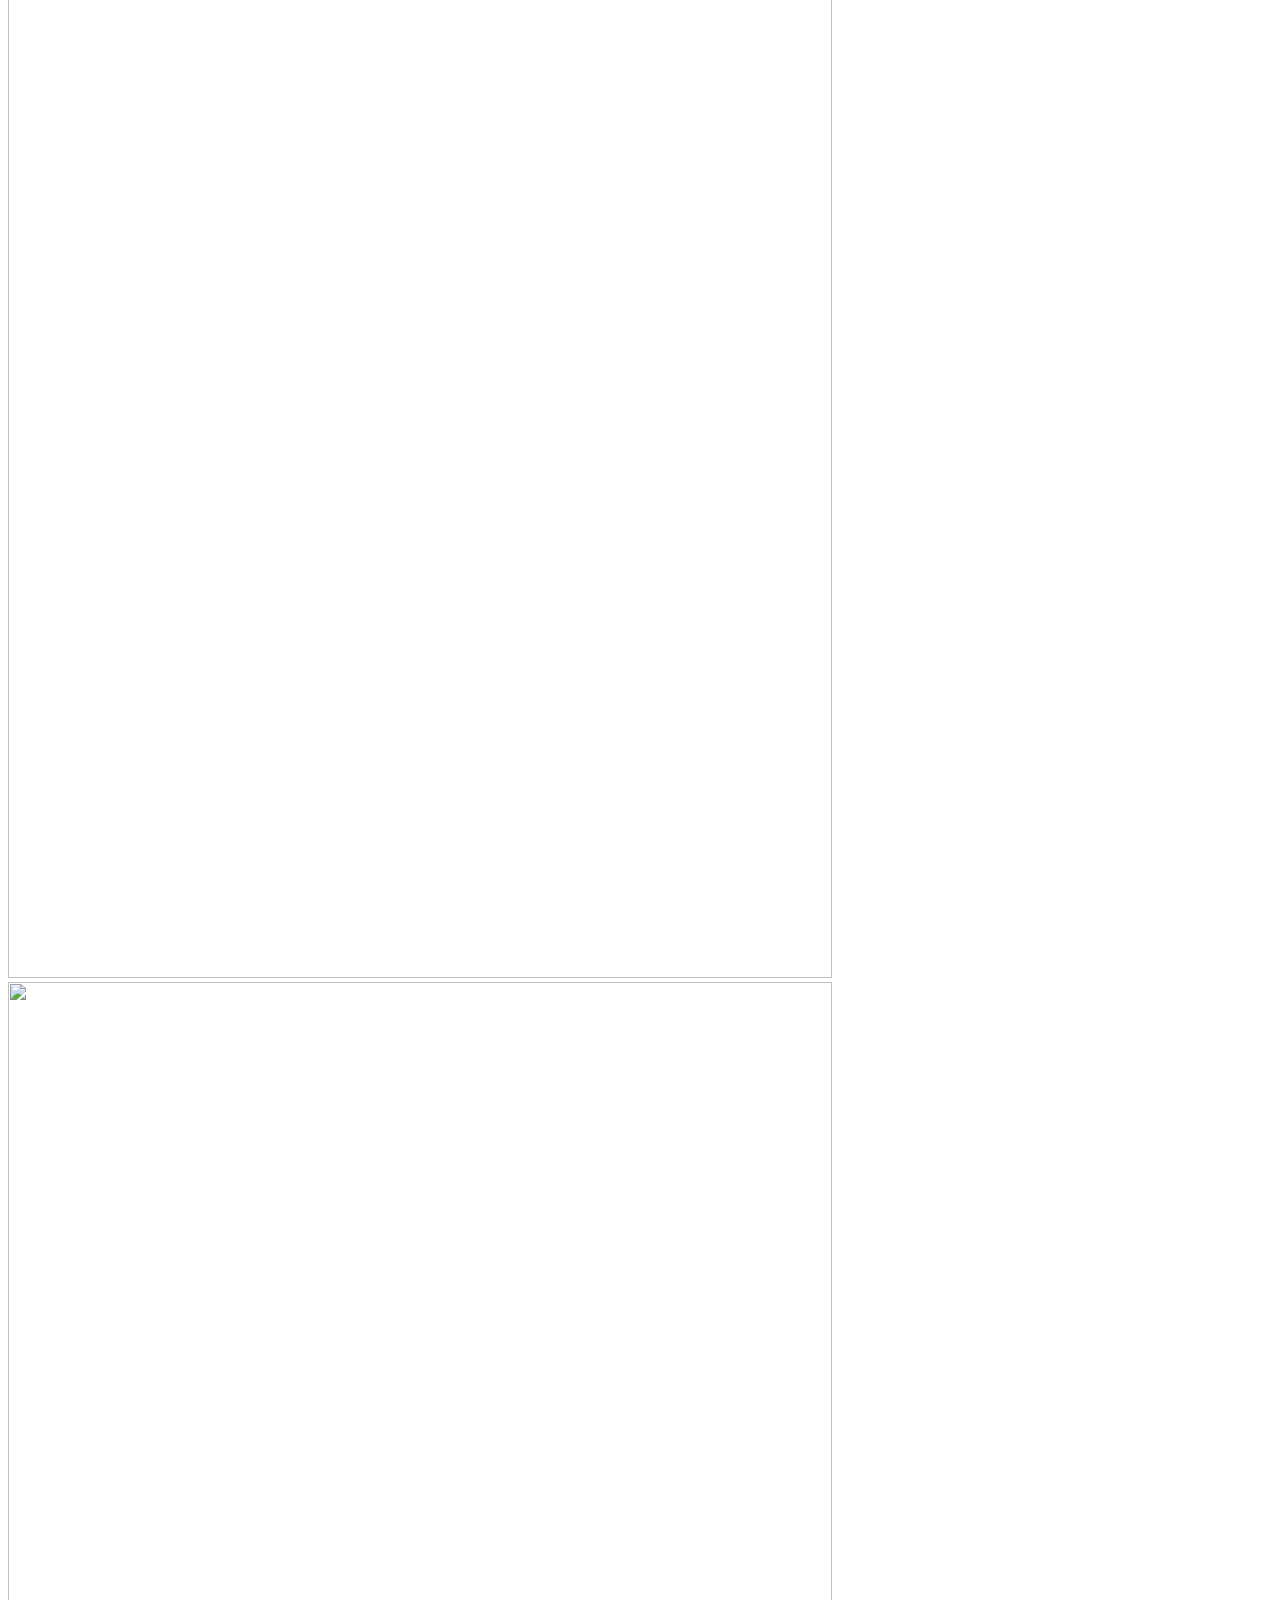
==== commit 2e92409d: "Sync website from b4b0875" ====
--- a/index.html
+++ b/index.html
@@ -1,48 +1,27 @@
-<!DOCTYPE html><html lang="en" dir="ltr" data-theme="dark" data-has-hero class="astro-g5ptsecz"><head><meta charset="utf-8"/><meta name="viewport" content="width=device-width, initial-scale=1"/><title>Home | SweatQL</title><link rel="canonical" href="https://sweatql.github.io/sweatql-docs/"/><link rel="sitemap" href="/sweatql-docs/sitemap-index.xml"/><link rel="shortcut icon" href="/sweatql-docs/favicon.png" type="image/png"/><meta name="generator" content="Astro v7.4.2"/><meta name="generator" content="Starlight v0.42.7"/><meta property="og:title" content="Home"/><meta property="og:type" content="article"/><meta property="og:url" content="https://sweatql.github.io/sweatql-docs/"/><meta property="og:locale" content="en"/><meta property="og:description" content="SweatQL copies your Apple Watch and iPhone workouts from Apple Health into a database on your iPhone, so you can explore them."/><meta property="og:site_name" content="SweatQL"/><meta name="twitter:card" content="summary_large_image"/><meta name="description" content="SweatQL copies your Apple Watch and iPhone workouts from Apple Health into a database on your iPhone, so you can explore them."/><script>
-	window.StarlightThemeProvider = (() => {
-		const storedTheme =
-			typeof localStorage !== 'undefined' && localStorage.getItem('starlight-theme');
-		const theme =
-			storedTheme ||
-			(window.matchMedia('(prefers-color-scheme: light)').matches ? 'light' : 'dark');
-		document.documentElement.dataset.theme = theme === 'light' ? 'light' : 'dark';
-		return {
-			updatePickers(theme = storedTheme || 'auto') {
-				document.querySelectorAll('starlight-theme-select').forEach((picker) => {
-					const select = picker.querySelector('select');
-					if (select) select.value = theme;
-					/** @type {HTMLTemplateElement | null} */
-					const tmpl = document.querySelector(`#theme-icons`);
-					const newIcon = tmpl && tmpl.content.querySelector('.' + theme);
-					if (newIcon) {
-						const oldIcon = picker.querySelector('svg.label-icon');
-						if (oldIcon) {
-							oldIcon.replaceChildren(...newIcon.cloneNode(true).childNodes);
-						}
-					}
-				});
-			},
-		};
-	})();
-</script><template id="theme-icons"><svg aria-hidden="true" class="light astro-hkc32dio" width="16" height="16" viewBox="0 0 24 24" fill="currentColor" style="--sl-icon-size: 1em;"><path d="M5 12a1 1 0 0 0-1-1H3a1 1 0 0 0 0 2h1a1 1 0 0 0 1-1Zm.64 5-.71.71a1 1 0 0 0 0 1.41 1 1 0 0 0 1.41 0l.71-.71A1 1 0 0 0 5.64 17ZM12 5a1 1 0 0 0 1-1V3a1 1 0 0 0-2 0v1a1 1 0 0 0 1 1Zm5.66 2.34a1 1 0 0 0 .7-.29l.71-.71a1 1 0 1 0-1.41-1.41l-.66.71a1 1 0 0 0 0 1.41 1 1 0 0 0 .66.29Zm-12-.29a1 1 0 0 0 1.41 0 1 1 0 0 0 0-1.41l-.71-.71a1.004 1.004 0 1 0-1.43 1.41l.73.71ZM21 11h-1a1 1 0 0 0 0 2h1a1 1 0 0 0 0-2Zm-2.64 6A1 1 0 0 0 17 18.36l.71.71a1 1 0 0 0 1.41 0 1 1 0 0 0 0-1.41l-.76-.66ZM12 6.5a5.5 5.5 0 1 0 5.5 5.5A5.51 5.51 0 0 0 12 6.5Zm0 9a3.5 3.5 0 1 1 0-7 3.5 3.5 0 0 1 0 7Zm0 3.5a1 1 0 0 0-1 1v1a1 1 0 0 0 2 0v-1a1 1 0 0 0-1-1Z"/></svg><svg aria-hidden="true" class="dark astro-hkc32dio" width="16" height="16" viewBox="0 0 24 24" fill="currentColor" style="--sl-icon-size: 1em;"><path d="M21.64 13a1 1 0 0 0-1.05-.14 8.049 8.049 0 0 1-3.37.73 8.15 8.15 0 0 1-8.14-8.1 8.59 8.59 0 0 1 .25-2A1 1 0 0 0 8 2.36a10.14 10.14 0 1 0 14 11.69 1 1 0 0 0-.36-1.05Zm-9.5 6.69A8.14 8.14 0 0 1 7.08 5.22v.27a10.15 10.15 0 0 0 10.14 10.14 9.784 9.784 0 0 0 2.1-.22 8.11 8.11 0 0 1-7.18 4.32v-.04Z"/></svg><svg aria-hidden="true" class="auto astro-hkc32dio" width="16" height="16" viewBox="0 0 24 24" fill="currentColor" style="--sl-icon-size: 1em;"><path d="M21 14h-1V7a3 3 0 0 0-3-3H7a3 3 0 0 0-3 3v7H3a1 1 0 0 0-1 1v2a3 3 0 0 0 3 3h14a3 3 0 0 0 3-3v-2a1 1 0 0 0-1-1ZM6 7a1 1 0 0 1 1-1h10a1 1 0 0 1 1 1v7H6V7Zm14 10a1 1 0 0 1-1 1H5a1 1 0 0 1-1-1v-1h16v1Z"/></svg></template><link rel="stylesheet" href="/sweatql-docs/_astro/print.ehPL0gv-.css" media="print"><link rel="stylesheet" href="/sweatql-docs/_astro/common.BZoYT9LC.css"><style>@layer starlight.components{svg:where(.astro-hkc32dio){color:var(--sl-icon-color);font-size:var(--sl-icon-size,1em);width:1em;height:1em;overflow:visible}}
-</style><script type="module" src="/sweatql-docs/_astro/page.cNngjUgL.js"></script><style>@layer starlight.components{.card:where(.astro-oag6qnet){--sl-card-border:var(--sl-color-purple);--sl-card-bg:var(--sl-color-purple-low);border:1px solid var(--sl-color-gray-5);background-color:var(--sl-color-black);flex-direction:column;gap:clamp(.5rem,.125rem + 1vw,1rem);padding:clamp(1rem,.125rem + 3vw,2.5rem)}.card:where(.astro-oag6qnet):nth-child(4n+1){--sl-card-border:var(--sl-color-orange);--sl-card-bg:var(--sl-color-orange-low)}.card:where(.astro-oag6qnet):nth-child(4n+3){--sl-card-border:var(--sl-color-green);--sl-card-bg:var(--sl-color-green-low)}.card:where(.astro-oag6qnet):nth-child(4n+4){--sl-card-border:var(--sl-color-red);--sl-card-bg:var(--sl-color-red-low)}.card:where(.astro-oag6qnet):nth-child(4n+5){--sl-card-border:var(--sl-color-blue);--sl-card-bg:var(--sl-color-blue-low)}.title:where(.astro-oag6qnet){font-weight:600;font-size:var(--sl-text-h4);color:var(--sl-color-white);line-height:var(--sl-line-height-headings);align-items:center;gap:1rem}.card:where(.astro-oag6qnet) .icon:where(.astro-oag6qnet){border:1px solid var(--sl-card-border);background-color:var(--sl-card-bg);border-radius:.25rem;flex-shrink:0;padding:.2em}.card:where(.astro-oag6qnet) .body:where(.astro-oag6qnet){font-size:clamp(var(--sl-text-sm), calc(.5rem + 1vw), var(--sl-text-body));margin:0}.card-grid:where(.astro-7qmvx3iy){grid-template-columns:100%;gap:1rem;display:grid}.card-grid:where(.astro-7qmvx3iy)>*{margin-top:0!important}@media (width>=50rem){.card-grid:where(.astro-7qmvx3iy){grid-template-columns:1fr 1fr;gap:1.5rem}.stagger:where(.astro-7qmvx3iy){--stagger-height:5rem;padding-bottom:var(--stagger-height)}.stagger:where(.astro-7qmvx3iy)>:nth-child(2n){transform:translateY(var(--stagger-height))}}}
-</style></head><body class="astro-g5ptsecz"><a class="sl-skip-link astro-qb7clj6f" href="#_top">Skip to content</a><div class="page sl-flex astro-yntsjkba"><header class="header astro-yntsjkba"><div class="header astro-by6fddyj"><div class="title-wrapper sl-flex astro-by6fddyj"><a href="/sweatql-docs/" class="site-title sl-flex astro-6rvad3va"><img class="astro-6rvad3va" alt="SweatQL app icon" src="/sweatql-docs/_astro/logo.Dnua3NuW.png" width="128" height="128"><span class="astro-6rvad3va" translate="no">SweatQL</span></a></div><div class="sl-flex print:hidden astro-by6fddyj"><site-search class="astro-by6fddyj astro-b5kgnn7o" data-translations="{&quot;placeholder&quot;:&quot;Search&quot;}"><button data-open-modal disabled aria-label="Search" aria-keyshortcuts="Control+K" class="astro-b5kgnn7o"><svg aria-hidden="true" class="astro-b5kgnn7o astro-hkc32dio" width="16" height="16" viewBox="0 0 24 24" fill="currentColor" style="--sl-icon-size: 1em;"><path d="M21.71 20.29 18 16.61A9 9 0 1 0 16.61 18l3.68 3.68a.999.999 0 0 0 1.42 0 1 1 0 0 0 0-1.39ZM11 18a7 7 0 1 1 0-14 7 7 0 0 1 0 14Z"/></svg><span class="sl-hidden md:sl-block astro-b5kgnn7o" aria-hidden="true">Search</span><kbd class="sl-hidden md:sl-flex astro-b5kgnn7o" style="display: none;"><kbd class="astro-b5kgnn7o">Ctrl</kbd><kbd class="astro-b5kgnn7o">K</kbd></kbd></button><dialog style="padding:0" aria-label="Search" class="astro-b5kgnn7o"><div class="dialog-frame sl-flex astro-b5kgnn7o"><button data-close-modal class="sl-flex md:sl-hidden astro-b5kgnn7o">Cancel</button><div class="search-container astro-b5kgnn7o"><div id="starlight__search" class="astro-b5kgnn7o"></div></div></div></dialog></site-search><script>
-	(() => {
-		const openBtn = document.querySelector('button[data-open-modal]');
-		const shortcut = openBtn?.querySelector('kbd');
-		if (!openBtn || !(shortcut instanceof HTMLElement)) return;
-		const platformKey = shortcut.querySelector('kbd');
-		if (platformKey && /(Mac|iPhone|iPod|iPad)/i.test(navigator.platform)) {
-			platformKey.textContent = '⌘';
-			openBtn.setAttribute('aria-keyshortcuts', 'Meta+K');
-		}
-		shortcut.style.display = '';
-	})();
-</script><script type="module" src="/sweatql-docs/_astro/Search.astro_astro_type_script_index_0_lang.DaPSpwyc.js"></script></div><div class="sl-hidden md:sl-flex print:hidden right-group astro-by6fddyj"><div class="sl-flex social-icons astro-by6fddyj"><a href="https://github.com/sweatql/sweatql-docs" rel="me" class="sl-flex astro-n2mnl6yq"><span class="sr-only astro-n2mnl6yq">GitHub</span><svg aria-hidden="true" class="astro-n2mnl6yq astro-hkc32dio" width="16" height="16" viewBox="0 0 24 24" fill="currentColor" style="--sl-icon-size: 1em;"><path d="M12 .3a12 12 0 0 0-3.8 23.38c.6.12.83-.26.83-.57L9 21.07c-3.34.72-4.04-1.61-4.04-1.61-.55-1.39-1.34-1.76-1.34-1.76-1.08-.74.09-.73.09-.73 1.2.09 1.83 1.24 1.83 1.24 1.08 1.83 2.81 1.3 3.5 1 .1-.78.42-1.31.76-1.61-2.67-.3-5.47-1.33-5.47-5.93 0-1.31.47-2.38 1.24-3.22-.14-.3-.54-1.52.1-3.18 0 0 1-.32 3.3 1.23a11.5 11.5 0 0 1 6 0c2.28-1.55 3.29-1.23 3.29-1.23.64 1.66.24 2.88.12 3.18a4.65 4.65 0 0 1 1.23 3.22c0 4.61-2.8 5.63-5.48 5.92.42.36.81 1.1.81 2.22l-.01 3.29c0 .31.2.69.82.57A12 12 0 0 0 12 .3Z"/></svg></a></div><starlight-theme-select><label style="--sl-select-width: 6.25em" class="astro-2z5xp7gb"><span class="sr-only astro-2z5xp7gb">Select theme</span><svg aria-hidden="true" class="icon label-icon astro-2z5xp7gb astro-hkc32dio" width="16" height="16" viewBox="0 0 24 24" fill="currentColor" style="--sl-icon-size: 1em;"><path d="M21 14h-1V7a3 3 0 0 0-3-3H7a3 3 0 0 0-3 3v7H3a1 1 0 0 0-1 1v2a3 3 0 0 0 3 3h14a3 3 0 0 0 3-3v-2a1 1 0 0 0-1-1ZM6 7a1 1 0 0 1 1-1h10a1 1 0 0 1 1 1v7H6V7Zm14 10a1 1 0 0 1-1 1H5a1 1 0 0 1-1-1v-1h16v1Z"/></svg><select autocomplete="off" class="astro-2z5xp7gb"><option value="dark" class="astro-2z5xp7gb">Dark</option><option value="light" class="astro-2z5xp7gb">Light</option><option value="auto" selected class="astro-2z5xp7gb">Auto</option></select><svg aria-hidden="true" class="icon caret astro-2z5xp7gb astro-hkc32dio" width="16" height="16" viewBox="0 0 24 24" fill="currentColor" style="--sl-icon-size: 1em;"><path d="M17 9.17a1 1 0 0 0-1.41 0L12 12.71 8.46 9.17a1 1 0 1 0-1.41 1.42l4.24 4.24a1.002 1.002 0 0 0 1.42 0L17 10.59a1.002 1.002 0 0 0 0-1.42Z"/></svg></label></starlight-theme-select><script>
-	StarlightThemeProvider.updatePickers();
-</script><script type="module">var e=`starlight-theme`,t=e=>e===`auto`||e===`dark`||e===`light`?e:`auto`,n=()=>t(typeof localStorage<`u`&&localStorage.getItem(e));function r(t){typeof localStorage<`u`&&localStorage.setItem(e,t===`light`||t===`dark`?t:``)}var i=()=>matchMedia(`(prefers-color-scheme: light)`).matches?`light`:`dark`;function a(e){StarlightThemeProvider.updatePickers(e),document.documentElement.dataset.theme=e===`auto`?i():e,r(e)}matchMedia(`(prefers-color-scheme: light)`).addEventListener(`change`,()=>{n()===`auto`&&a(`auto`)});var o=class extends HTMLElement{constructor(){super(),a(n()),this.querySelector(`select`)?.addEventListener(`change`,e=>{e.currentTarget instanceof HTMLSelectElement&&a(t(e.currentTarget.value))})}};customElements.define(`starlight-theme-select`,o);</script><script type="module">var e=class extends HTMLElement{constructor(){super();let e=this.querySelector(`select`);e&&(e.addEventListener(`change`,e=>{e.currentTarget instanceof HTMLSelectElement&&(window.location.pathname=e.currentTarget.value)}),window.addEventListener(`pageshow`,t=>{if(!t.persisted)return;let n=e.querySelector(`option[selected]`)?.index;n!==e.selectedIndex&&(e.selectedIndex=n??0)}))}};customElements.define(`starlight-lang-select`,e);</script></div></div></header><div class="main-frame astro-yntsjkba"><script type="module">var e=document.getElementById(`starlight__sidebar`),t=e?.querySelector(`sl-sidebar-state-persist`),n=`sl-sidebar-state`,r=()=>{let r=[],i=t?.dataset.hash||``;try{let e=sessionStorage.getItem(n),t=JSON.parse(e||`{}`);Array.isArray(t.open)&&t.hash===i&&(r=t.open)}catch{}return{hash:i,open:r,scroll:e?.scrollTop||0}},i=e=>{try{sessionStorage.setItem(n,JSON.stringify(e))}catch{}},a=()=>i(r()),o=(e,t)=>{let n=r();n.open[t]=e,i(n)};t?.addEventListener(`click`,e=>{if(!(e.target instanceof Element))return;let t=e.target.closest(`summary`)?.closest(`details`);if(!t)return;let n=t.querySelector(`sl-sidebar-restore`),r=parseInt(n?.dataset.index||``);isNaN(r)||o(!t.open,r)}),addEventListener(`visibilitychange`,()=>{document.visibilityState===`hidden`&&a()});</script><div class="lg:sl-flex astro-lrzkfocr"><div class="main-pane astro-lrzkfocr"><main data-pagefind-body class="astro-g5ptsecz" lang="en" dir="ltr"><div class="content-panel astro-a7po4psb"><div class="sl-container astro-a7po4psb"><div class="hero astro-2qjbuh7f"><div class="sl-flex stack astro-2qjbuh7f"><div class="sl-flex copy astro-2qjbuh7f"><h1 id="_top" data-page-title class="astro-2qjbuh7f">SweatQL</h1><div class="tagline astro-2qjbuh7f">SweatQL copies the workouts you record with Apple Watch or the iPhone Fitness app from Apple Health into a database on your iPhone, so you can explore them. Your workouts stay on your iPhone.</div></div><div class="sl-flex actions astro-2qjbuh7f"><a class="sl-link-button not-content primary astro-2qjbuh7f astro-dcqstdaq" href="/sweatql-docs/privacy/">Privacy policy<svg aria-hidden="true" class="astro-dcqstdaq astro-hkc32dio" width="16" height="16" viewBox="0 0 24 24" fill="currentColor" style="--sl-icon-size: 1.5rem;"><path d="M17.92 11.62a1.001 1.001 0 0 0-.21-.33l-5-5a1.003 1.003 0 1 0-1.42 1.42l3.3 3.29H7a1 1 0 0 0 0 2h7.59l-3.3 3.29a1.002 1.002 0 0 0 .325 1.639 1 1 0 0 0 1.095-.219l5-5a1 1 0 0 0 .21-.33 1 1 0 0 0 0-.76Z"/></svg></a><a class="sl-link-button not-content minimal astro-2qjbuh7f astro-dcqstdaq" href="/sweatql-docs/support/">Support</a></div></div></div><div class="sl-markdown-content">
-<p>SweatQL is in development and isn’t available to download yet.</p>
-<div class="sl-heading-wrapper level-h2"><h2 id="what-it-does">What it does</h2><a class="sl-anchor-link" href="#what-it-does"><span aria-hidden="true" class="sl-anchor-icon"><svg width="16" height="16" viewBox="0 0 24 24" fill="currentColor"><path d="m12.11 15.39-3.88 3.88a2.52 2.52 0 0 1-3.5 0 2.47 2.47 0 0 1 0-3.5l3.88-3.88a1 1 0 1 0-1.42-1.42l-3.88 3.89a4.48 4.48 0 0 0 6.33 6.33l3.89-3.88a1 1 0 0 0-1.42-1.42m8.58-12.08a4.49 4.49 0 0 0-6.33 0l-3.89 3.88a1 1 0 1 0 1.42 1.42l3.88-3.88a2.52 2.52 0 0 1 3.5 0 2.47 2.47 0 0 1 0 3.5l-3.88 3.88a1 1 0 0 0 0 1.42 1 1 0 0 0 1.42 0l3.88-3.89a4.49 4.49 0 0 0 0-6.33M8.83 15.17a1 1 0 0 0 .71.29 1 1 0 0 0 .71-.29l4.92-4.92a1 1 0 1 0-1.42-1.42l-4.92 4.92a1 1 0 0 0 0 1.42"></path></svg></span><span class="sr-only" data-pagefind-ignore>Section titled “What it does”</span></a></div>
-<div class="card-grid stagger astro-7qmvx3iy"><article class="card sl-flex astro-oag6qnet"><p class="title sl-flex astro-oag6qnet"><svg aria-hidden="true" class="icon astro-oag6qnet astro-hkc32dio" width="16" height="16" viewBox="0 0 24 24" fill="currentColor" style="--sl-icon-size: 1.333em;"><path d="M3.71 16.29a1 1 0 0 0-.33-.21 1 1 0 0 0-.76 0 1 1 0 0 0-.33.21 1 1 0 0 0-.21.33 1 1 0 0 0 .21 1.09c.097.088.209.16.33.21a.94.94 0 0 0 .76 0 1.15 1.15 0 0 0 .33-.21 1 1 0 0 0 .21-1.09 1 1 0 0 0-.21-.33ZM7 8h14a1 1 0 1 0 0-2H7a1 1 0 0 0 0 2Zm-3.29 3.29a1 1 0 0 0-1.09-.21 1.15 1.15 0 0 0-.33.21 1 1 0 0 0-.21.33.94.94 0 0 0 0 .76c.05.121.122.233.21.33.097.088.209.16.33.21a.94.94 0 0 0 .76 0 1.15 1.15 0 0 0 .33-.21 1.15 1.15 0 0 0 .21-.33.94.94 0 0 0 0-.76 1 1 0 0 0-.21-.33ZM21 11H7a1 1 0 0 0 0 2h14a1 1 0 0 0 0-2ZM3.71 6.29a1 1 0 0 0-.33-.21 1 1 0 0 0-1.09.21 1.15 1.15 0 0 0-.21.33.94.94 0 0 0 0 .76c.05.121.122.233.21.33.097.088.209.16.33.21a1 1 0 0 0 1.09-.21 1.15 1.15 0 0 0 .21-.33.94.94 0 0 0 0-.76 1.15 1.15 0 0 0-.21-.33ZM21 16H7a1 1 0 0 0 0 2h14a1 1 0 0 0 0-2Z"/></svg><span class="astro-oag6qnet">Workout list</span></p><div class="body astro-oag6qnet"><p>Browse your workouts grouped by month, and filter them by sport.</p></div></article><article class="card sl-flex astro-oag6qnet"><p class="title sl-flex astro-oag6qnet"><svg aria-hidden="true" class="icon astro-oag6qnet astro-hkc32dio" width="16" height="16" viewBox="0 0 24 24" fill="currentColor" style="--sl-icon-size: 1.333em;"><path d="M5 12a1 1 0 0 0-1 1v8a1 1 0 0 0 2 0v-8a1 1 0 0 0-1-1m5-10a1 1 0 0 0-1 1v18a1 1 0 0 0 2 0V3a1 1 0 0 0-1-1m10 14a1 1 0 0 0-1 1v4a1 1 0 0 0 2 0v-4a1 1 0 0 0-1-1m-5-8a1 1 0 0 0-1 1v12a1 1 0 0 0 2 0V9a1 1 0 0 0-1-1"/></svg><span class="astro-oag6qnet">Workout detail</span></p><div class="body astro-oag6qnet"><p>See each workout’s summary stats, a heart-rate chart, a map of the route and an elevation profile.</p></div></article><article class="card sl-flex astro-oag6qnet"><p class="title sl-flex astro-oag6qnet"><svg aria-hidden="true" class="icon astro-oag6qnet astro-hkc32dio" width="16" height="16" viewBox="0 0 24 24" fill="currentColor" style="--sl-icon-size: 1.333em;"><path d="M16 14H8a1 1 0 0 0 0 2h8a1 1 0 0 0 0-2m0-4h-6a1 1 0 0 0 0 2h6a1 1 0 0 0 0-2m4-6h-3V3a1 1 0 0 0-2 0v1h-2V3a1 1 0 0 0-2 0v1H9V3a1 1 0 0 0-2 0v1H4a1 1 0 0 0-1 1v14a3 3 0 0 0 3 3h12a3 3 0 0 0 3-3V5a1 1 0 0 0-1-1m-1 15a1 1 0 0 1-1 1H6a1 1 0 0 1-1-1V6h2v1a1 1 0 0 0 2 0V6h2v1a1 1 0 0 0 2 0V6h2v1a1 1 0 0 0 2 0V6h2Z"/></svg><span class="astro-oag6qnet">Weekly and monthly totals</span></p><div class="body astro-oag6qnet"><p>Add up distance, duration and number of workouts by week or month, stacked by sport.</p></div></article><article class="card sl-flex astro-oag6qnet"><p class="title sl-flex astro-oag6qnet"><svg aria-hidden="true" class="icon astro-oag6qnet astro-hkc32dio" width="16" height="16" viewBox="0 0 24 24" fill="currentColor" style="--sl-icon-size: 1.333em;"><path d="M12 13a1.5 1.5 0 0 0-1 2.6V17a1 1 0 0 0 2 0v-1.4a1.5 1.5 0 0 0-1-2.6m5-4V7A5 5 0 0 0 7 7v2a3 3 0 0 0-3 3v7a3 3 0 0 0 3 3h10a3 3 0 0 0 3-3v-7a3 3 0 0 0-3-3M9 7a3 3 0 0 1 6 0v2H9Zm9 12a1 1 0 0 1-1 1H7a1 1 0 0 1-1-1v-7a1 1 0 0 1 1-1h10a1 1 0 0 1 1 1Z"/></svg><span class="astro-oag6qnet">Stays on your iPhone</span></p><div class="body astro-oag6qnet"><p>SweatQL keeps its copy of your workouts on your iPhone. It has no accounts and no analytics. Read the <a href="/sweatql-docs/privacy/">privacy policy</a>.</p></div></article></div>
-<div class="sl-heading-wrapper level-h2"><h2 id="questions">Questions</h2><a class="sl-anchor-link" href="#questions"><span aria-hidden="true" class="sl-anchor-icon"><svg width="16" height="16" viewBox="0 0 24 24" fill="currentColor"><path d="m12.11 15.39-3.88 3.88a2.52 2.52 0 0 1-3.5 0 2.47 2.47 0 0 1 0-3.5l3.88-3.88a1 1 0 1 0-1.42-1.42l-3.88 3.89a4.48 4.48 0 0 0 6.33 6.33l3.89-3.88a1 1 0 0 0-1.42-1.42m8.58-12.08a4.49 4.49 0 0 0-6.33 0l-3.89 3.88a1 1 0 1 0 1.42 1.42l3.88-3.88a2.52 2.52 0 0 1 3.5 0 2.47 2.47 0 0 1 0 3.5l-3.88 3.88a1 1 0 0 0 0 1.42 1 1 0 0 0 1.42 0l3.88-3.89a4.49 4.49 0 0 0 0-6.33M8.83 15.17a1 1 0 0 0 .71.29 1 1 0 0 0 .71-.29l4.92-4.92a1 1 0 1 0-1.42-1.42l-4.92 4.92a1 1 0 0 0 0 1.42"></path></svg></span><span class="sr-only" data-pagefind-ignore>Section titled “Questions”</span></a></div>
-<p>Need help? See the <a href="/sweatql-docs/support/">support page</a>.</p></div><footer class="sl-flex astro-ddtxxk7k"><div class="meta sl-flex astro-ddtxxk7k"></div><div class="pagination-links print:hidden astro-b5raizh3" dir="ltr"></div></footer></div></div></main></div></div></div></div></body></html>+<!DOCTYPE html><html lang="en"><head><meta charset="utf-8"><meta name="viewport" content="width=device-width, initial-scale=1"><title>SweatQL</title><meta name="description" content="SweatQL copies your Apple Watch and iPhone workouts from Apple Health into a database on your iPhone, so you can explore them."><link rel="icon" href="/sweatql-docs/favicon.png" type="image/png"><meta property="og:title" content="SweatQL"><meta property="og:description" content="SweatQL copies your Apple Watch and iPhone workouts from Apple Health into a database on your iPhone, so you can explore them."><script>
+			(() => {
+				const root = document.documentElement;
+				root.classList.add('js');
+				let stored = '';
+				try {
+					stored = localStorage.getItem('starlight-theme') || '';
+				} catch {}
+				const media = window.matchMedia('(prefers-color-scheme: light)');
+				const apply = () => {
+					const theme = stored || (media.matches ? 'light' : 'dark');
+					root.dataset.theme = theme === 'light' ? 'light' : 'dark';
+				};
+				apply();
+				media.addEventListener('change', () => stored || apply());
+				window.sweatqlTheme = {
+					get: () => stored || 'auto',
+					set(value) {
+						stored = value === 'auto' ? '' : value;
+						try {
+							localStorage.setItem('starlight-theme', stored);
+						} catch {}
+						apply();
+					},
+				};
+			})();
+		</script><link rel="stylesheet" href="/sweatql-docs/_astro/index.DCye8Qp4.css"><script type="module" src="/sweatql-docs/_astro/page.cNngjUgL.js"></script></head><body><a class="skip" href="#main">Skip to content</a><nav class="nav" aria-label="Main"><div class="wrap nav-row"><a class="brand" href="/sweatql-docs/"><img src="/sweatql-docs/_astro/logo.Dnua3NuW_Z9DRwo.webp" alt loading="lazy" decoding="async" width="26" height="26"><span>SweatQL</span></a><ul><li><a href="/sweatql-docs/privacy/">Privacy</a></li><li><a href="/sweatql-docs/support/">Support</a></li><li><label class="theme"><span class="visually-hidden">Theme</span><select id="theme"><option value="auto">Auto</option><option value="light">Light</option><option value="dark">Dark</option></select></label></li></ul></div></nav><header class="hero"><div class="wrap"><img src="/sweatql-docs/_astro/logo.Dnua3NuW_ZQXzGH.webp" alt loading="lazy" decoding="async" width="72" height="72" class="icon"><h1>Look closer at every workout.</h1><p class="lead">SweatQL copies the workouts you record with Apple Watch or the iPhone Fitness app from Apple Health into a database on your iPhone, so you can explore them.</p><p class="pill">In development, not yet available</p></div><div class="fan"><div class="phone p1"><img src="/sweatql-docs/_astro/list-light.DT04rV0w_1k4LA1.webp" srcset="/sweatql-docs/_astro/list-light.DT04rV0w_1sbzAD.webp 330w, /sweatql-docs/_astro/list-light.DT04rV0w_gbhN0.webp 660w" sizes="330px" alt loading="eager" decoding="async" width="824" height="1792" class="shot-light"><img src="/sweatql-docs/_astro/list-dark.CnpF7zsv_Z1LH1Dy.webp" srcset="/sweatql-docs/_astro/list-dark.CnpF7zsv_Z1zDJhJ.webp 330w, /sweatql-docs/_astro/list-dark.CnpF7zsv_124jVk.webp 660w" sizes="330px" alt loading="eager" decoding="async" width="824" height="1792" class="shot-dark"></div><div class="phone p2"><img src="/sweatql-docs/_astro/detail-light.DZ0Dh-9K_Zf12UM.webp" srcset="/sweatql-docs/_astro/detail-light.DZ0Dh-9K_1RTn0P.webp 330w, /sweatql-docs/_astro/detail-light.DZ0Dh-9K_ZznzsR.webp 660w" sizes="330px" alt="A hike in SweatQL: its summary stats and heart-rate chart." loading="eager" decoding="async" width="824" height="1792" class="shot-light"><img src="/sweatql-docs/_astro/detail-dark.Ctz6KPl8_ZyMx8w.webp" srcset="/sweatql-docs/_astro/detail-dark.Ctz6KPl8_Z2qSDT0.webp 330w, /sweatql-docs/_astro/detail-dark.Ctz6KPl8_8kk4V.webp 660w" sizes="330px" alt="A hike in SweatQL: its summary stats and heart-rate chart." loading="eager" decoding="async" width="824" height="1792" class="shot-dark"></div><div class="phone p3"><img src="/sweatql-docs/_astro/totals-light.DGd0azsC_1T0kto.webp" srcset="/sweatql-docs/_astro/totals-light.DGd0azsC_Z13gnnU.webp 330w, /sweatql-docs/_astro/totals-light.DGd0azsC_1yCMVj.webp 660w" sizes="330px" alt loading="eager" decoding="async" width="824" height="1792" class="shot-light"><img src="/sweatql-docs/_astro/totals-dark.C_jcoOlD_uvTYs.webp" srcset="/sweatql-docs/_astro/totals-dark.C_jcoOlD_Z1mzbL1.webp 330w, /sweatql-docs/_astro/totals-dark.C_jcoOlD_1cDMcU.webp 660w" sizes="330px" alt loading="eager" decoding="async" width="824" height="1792" class="shot-dark"></div></div></header><main id="main"><section class="story" aria-label="What SweatQL shows"><div class="wrap story-grid"><div class="steps"><article class="step" data-index="0"><p class="tag"><i class="dot running"></i>Workouts</p><h2>Every workout, by month.</h2><p class="text">Browse your whole history grouped by month, and filter it by sport. Each row shows the distance and one more figure for the sport, such as pace or speed.</p><div class="phone inline"><img src="/sweatql-docs/_astro/list-light.DT04rV0w_1k4LA1.webp" srcset="/sweatql-docs/_astro/list-light.DT04rV0w_eI7l4.webp 300w, /sweatql-docs/_astro/list-light.DT04rV0w_2q2BlF.webp 600w" sizes="300px" alt="The Workouts tab: a hike, a run, a walk and two rides under October 2026." loading="lazy" decoding="async" width="824" height="1792" class="shot-light"><img src="/sweatql-docs/_astro/list-dark.CnpF7zsv_Z1LH1Dy.webp" srcset="/sweatql-docs/_astro/list-dark.CnpF7zsv_Zp0jJT.webp 300w, /sweatql-docs/_astro/list-dark.CnpF7zsv_ZSJSeO.webp 600w" sizes="300px" alt="The Workouts tab: a hike, a run, a walk and two rides under October 2026." loading="lazy" decoding="async" width="824" height="1792" class="shot-dark"></div></article><article class="step" data-index="1"><p class="tag"><i class="dot hiking"></i>Workout detail</p><h2>The numbers, all in one place.</h2><p class="text">Each workout’s summary stats at a glance: duration, distance, elevation gain, average heart rate, pace and active energy.</p><div class="phone inline"><img src="/sweatql-docs/_astro/detail-light.DZ0Dh-9K_Zf12UM.webp" srcset="/sweatql-docs/_astro/detail-light.DZ0Dh-9K_ZEuncU.webp 300w, /sweatql-docs/_astro/detail-light.DZ0Dh-9K_Z187q6G.webp 600w" sizes="300px" alt="A hike’s summary: 3 hours 6 minutes, 5.49 miles, 2,559 feet of climbing and an average heart rate of 128 bpm." loading="lazy" decoding="async" width="824" height="1792" class="shot-light"><img src="/sweatql-docs/_astro/detail-dark.Ctz6KPl8_ZyMx8w.webp" srcset="/sweatql-docs/_astro/detail-dark.Ctz6KPl8_Z1CRhtg.webp 300w, /sweatql-docs/_astro/detail-dark.Ctz6KPl8_23jEVE.webp 600w" sizes="300px" alt="A hike’s summary: 3 hours 6 minutes, 5.49 miles, 2,559 feet of climbing and an average heart rate of 128 bpm." loading="lazy" decoding="async" width="824" height="1792" class="shot-dark"></div></article><article class="step" data-index="2"><p class="tag"><i class="dot walking"></i>Charts and map</p><h2>See how it went.</h2><p class="text">A heart-rate chart over time, an elevation profile over distance, and the route on a map.</p><div class="phone inline"><img src="/sweatql-docs/_astro/route-light.DnfO7ktI_1eTuVK.webp" srcset="/sweatql-docs/_astro/route-light.DnfO7ktI_aOKB1.webp 300w, /sweatql-docs/_astro/route-light.DnfO7ktI_Z1dapM0.webp 600w" sizes="300px" alt="The same hike’s heart-rate chart, elevation profile and route on a map." loading="lazy" decoding="async" width="824" height="1792" class="shot-light"><img src="/sweatql-docs/_astro/route-dark.Dz04f2Ta_xyBIc.webp" srcset="/sweatql-docs/_astro/route-dark.Dz04f2Ta_ZwM2vK.webp 300w, /sweatql-docs/_astro/route-dark.Dz04f2Ta_1DwrtQ.webp 600w" sizes="300px" alt="The same hike’s heart-rate chart, elevation profile and route on a map." loading="lazy" decoding="async" width="824" height="1792" class="shot-dark"></div></article><article class="step" data-index="3"><p class="tag"><i class="dot cycling"></i>Totals</p><h2>Add it all up.</h2><p class="text">Distance, duration and number of workouts by week or month, stacked by sport.</p><div class="phone inline"><img src="/sweatql-docs/_astro/totals-light.DGd0azsC_1T0kto.webp" srcset="/sweatql-docs/_astro/totals-light.DGd0azsC_1tw0cg.webp 300w, /sweatql-docs/_astro/totals-light.DGd0azsC_10SWiu.webp 600w" sizes="300px" alt="The Totals tab: twelve weeks of distance as stacked bars by sport, and this week’s figures." loading="lazy" decoding="async" width="824" height="1792" class="shot-light"><img src="/sweatql-docs/_astro/totals-dark.C_jcoOlD_uvTYs.webp" srcset="/sweatql-docs/_astro/totals-dark.C_jcoOlD_ZyxOlh.webp 300w, /sweatql-docs/_astro/totals-dark.C_jcoOlD_Z1Wy0Ji.webp 600w" sizes="300px" alt="The Totals tab: twelve weeks of distance as stacked bars by sport, and this week’s figures." loading="lazy" decoding="async" width="824" height="1792" class="shot-dark"></div></article></div><div class="stage" aria-hidden="true"><div class="phone"><div class="screen on" data-index="0"><img src="/sweatql-docs/_astro/list-light.DT04rV0w_1k4LA1.webp" srcset="/sweatql-docs/_astro/list-light.DT04rV0w_Z18dRJw.webp 340w, /sweatql-docs/_astro/list-light.DT04rV0w_xYOVT.webp 680w" sizes="340px" alt loading="lazy" decoding="async" width="824" height="1792" class="shot-light"><img src="/sweatql-docs/_astro/list-dark.CnpF7zsv_Z1LH1Dy.webp" srcset="/sweatql-docs/_astro/list-dark.CnpF7zsv_1XncYH.webp 340w, /sweatql-docs/_astro/list-dark.CnpF7zsv_ZQqchY.webp 680w" sizes="340px" alt loading="lazy" decoding="async" width="824" height="1792" class="shot-dark"></div><div class="screen" data-index="1"><img src="/sweatql-docs/_astro/detail-light.DZ0Dh-9K_Zf12UM.webp" srcset="/sweatql-docs/_astro/detail-light.DZ0Dh-9K_XFFXd.webp 340w, /sweatql-docs/_astro/detail-light.DZ0Dh-9K_1mKBrn.webp 680w" sizes="340px" alt loading="lazy" decoding="async" width="824" height="1792" class="shot-light"><img src="/sweatql-docs/_astro/detail-dark.Ctz6KPl8_ZyMx8w.webp" srcset="/sweatql-docs/_astro/detail-dark.Ctz6KPl8_2tvu3t.webp 340w, /sweatql-docs/_astro/detail-dark.Ctz6KPl8_24fdni.webp 680w" sizes="340px" alt loading="lazy" decoding="async" width="824" height="1792" class="shot-dark"></div><div class="screen" data-index="2"><img src="/sweatql-docs/_astro/route-light.DnfO7ktI_1eTuVK.webp" srcset="/sweatql-docs/_astro/route-light.DnfO7ktI_ZLXAFb.webp 340w, /sweatql-docs/_astro/route-light.DnfO7ktI_Z1ceRlm.webp 680w" sizes="340px" alt loading="lazy" decoding="async" width="824" height="1792" class="shot-light"><img src="/sweatql-docs/_astro/route-dark.Dz04f2Ta_xyBIc.webp" srcset="/sweatql-docs/_astro/route-dark.Dz04f2Ta_Z1TJ2Bl.webp 340w, /sweatql-docs/_astro/route-dark.Dz04f2Ta_ZdvjTU.webp 680w" sizes="340px" alt loading="lazy" decoding="async" width="824" height="1792" class="shot-dark"></div><div class="screen" data-index="3"><img src="/sweatql-docs/_astro/totals-light.DGd0azsC_1T0kto.webp" srcset="/sweatql-docs/_astro/totals-light.DGd0azsC_Z1Wu4qx.webp 340w, /sweatql-docs/_astro/totals-light.DGd0azsC_Z1yp8Wn.webp 680w" sizes="340px" alt loading="lazy" decoding="async" width="824" height="1792" class="shot-light"><img src="/sweatql-docs/_astro/totals-dark.C_jcoOlD_uvTYs.webp" srcset="/sweatql-docs/_astro/totals-dark.C_jcoOlD_Z1wmbCt.webp 340w, /sweatql-docs/_astro/totals-dark.C_jcoOlD_Z1VCsiE.webp 680w" sizes="340px" alt loading="lazy" decoding="async" width="824" height="1792" class="shot-dark"></div></div></div></div></section><section class="privacy" aria-labelledby="privacy-title"><div class="wrap"><h2 id="privacy-title">Your workouts stay on your iPhone.</h2><div class="facts"><div><h3>No accounts, analytics or ads.</h3><p>There’s nothing to sign in to, and no crash-reporting or tracking software built in.</p></div><div><h3>Read only.</h3><p>SweatQL reads from Apple Health with your permission. It never writes to it or changes anything in it.</p></div><div><h3>No network requests of its own.</h3><p>The one use of the network is the route map, where Apple Maps loads tiles for the area shown.</p></div><div><h3>Delete it any time.</h3><p>Deleting the app deletes its copy of your workouts. Your data in Apple Health isn’t changed.</p></div></div><p class="policy"><a href="/sweatql-docs/privacy/">Read the privacy policy</a></p></div></section></main><footer class="foot"><div class="wrap foot-row"><span>SweatQL</span><ul><li><a href="/sweatql-docs/privacy/">Privacy policy</a></li><li><a href="/sweatql-docs/support/">Support</a></li></ul></div></footer><script type="module">var e=document.getElementById(`theme`),t=window.sweatqlTheme;e&&t&&(e.value=t.get(),e.addEventListener(`change`,()=>t.set(e.value)));var n=[...document.querySelectorAll(`.step`)],r=[...document.querySelectorAll(`.stage .screen`)],i=e=>{n.forEach(t=>t.classList.toggle(`on`,t.dataset.index===e)),r.forEach(t=>t.classList.toggle(`on`,t.dataset.index===e))},a=new IntersectionObserver(e=>{for(let t of e)t.isIntersecting&&i(t.target.dataset.index)},{rootMargin:`-45% 0px -45% 0px`});n.forEach(e=>a.observe(e)),i(`0`);</script></body></html>
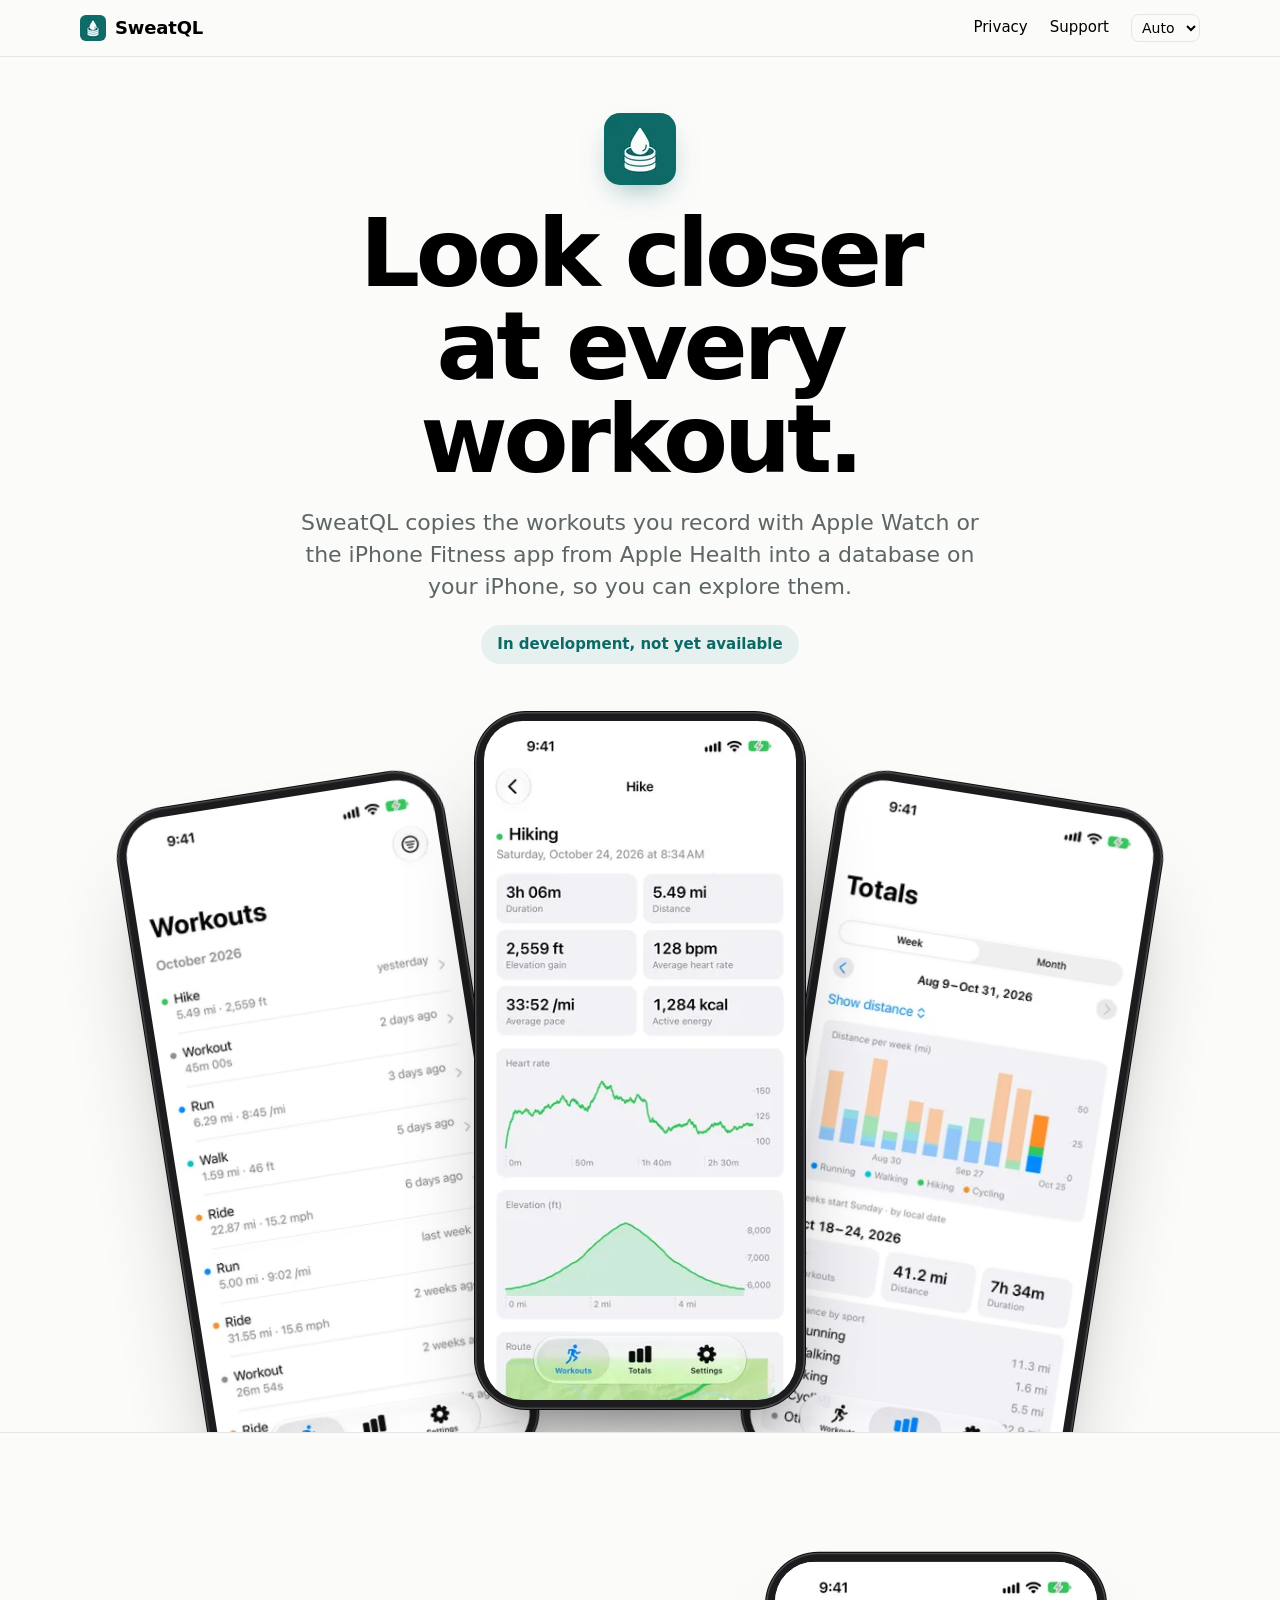
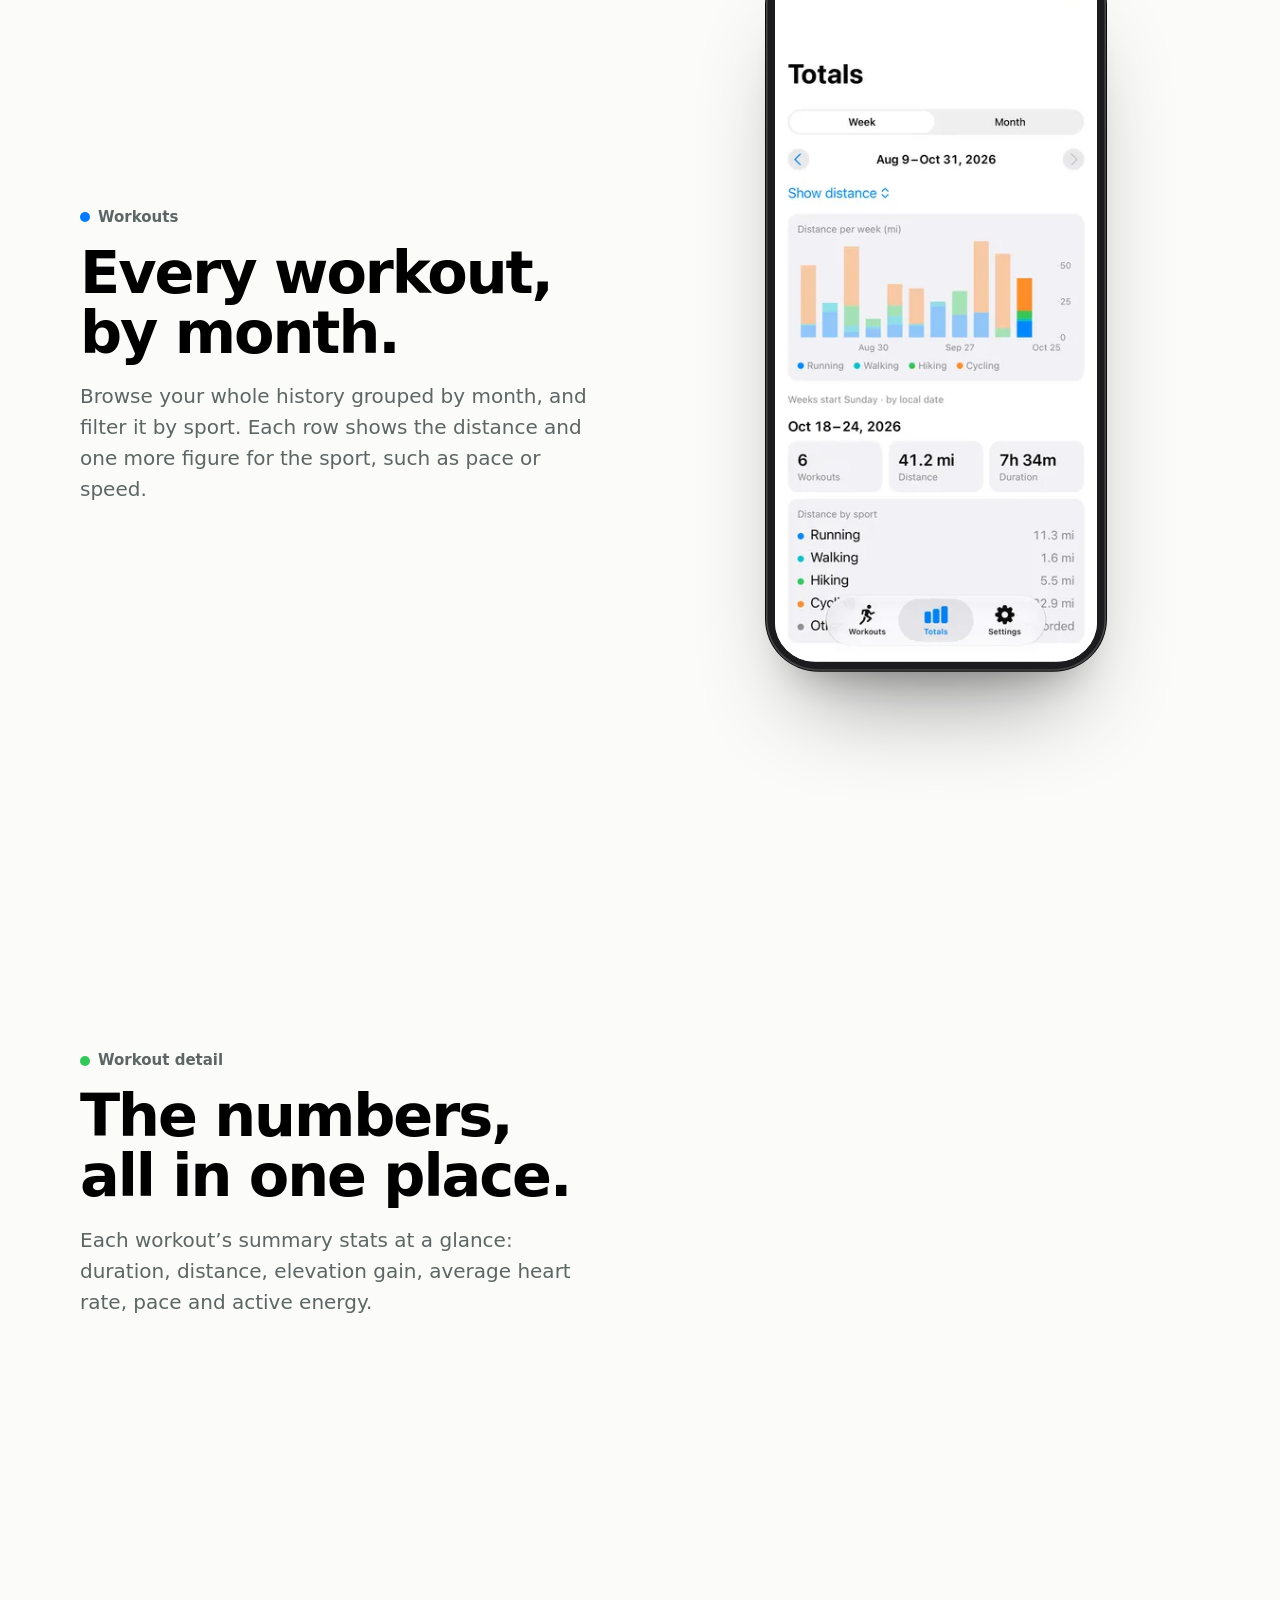
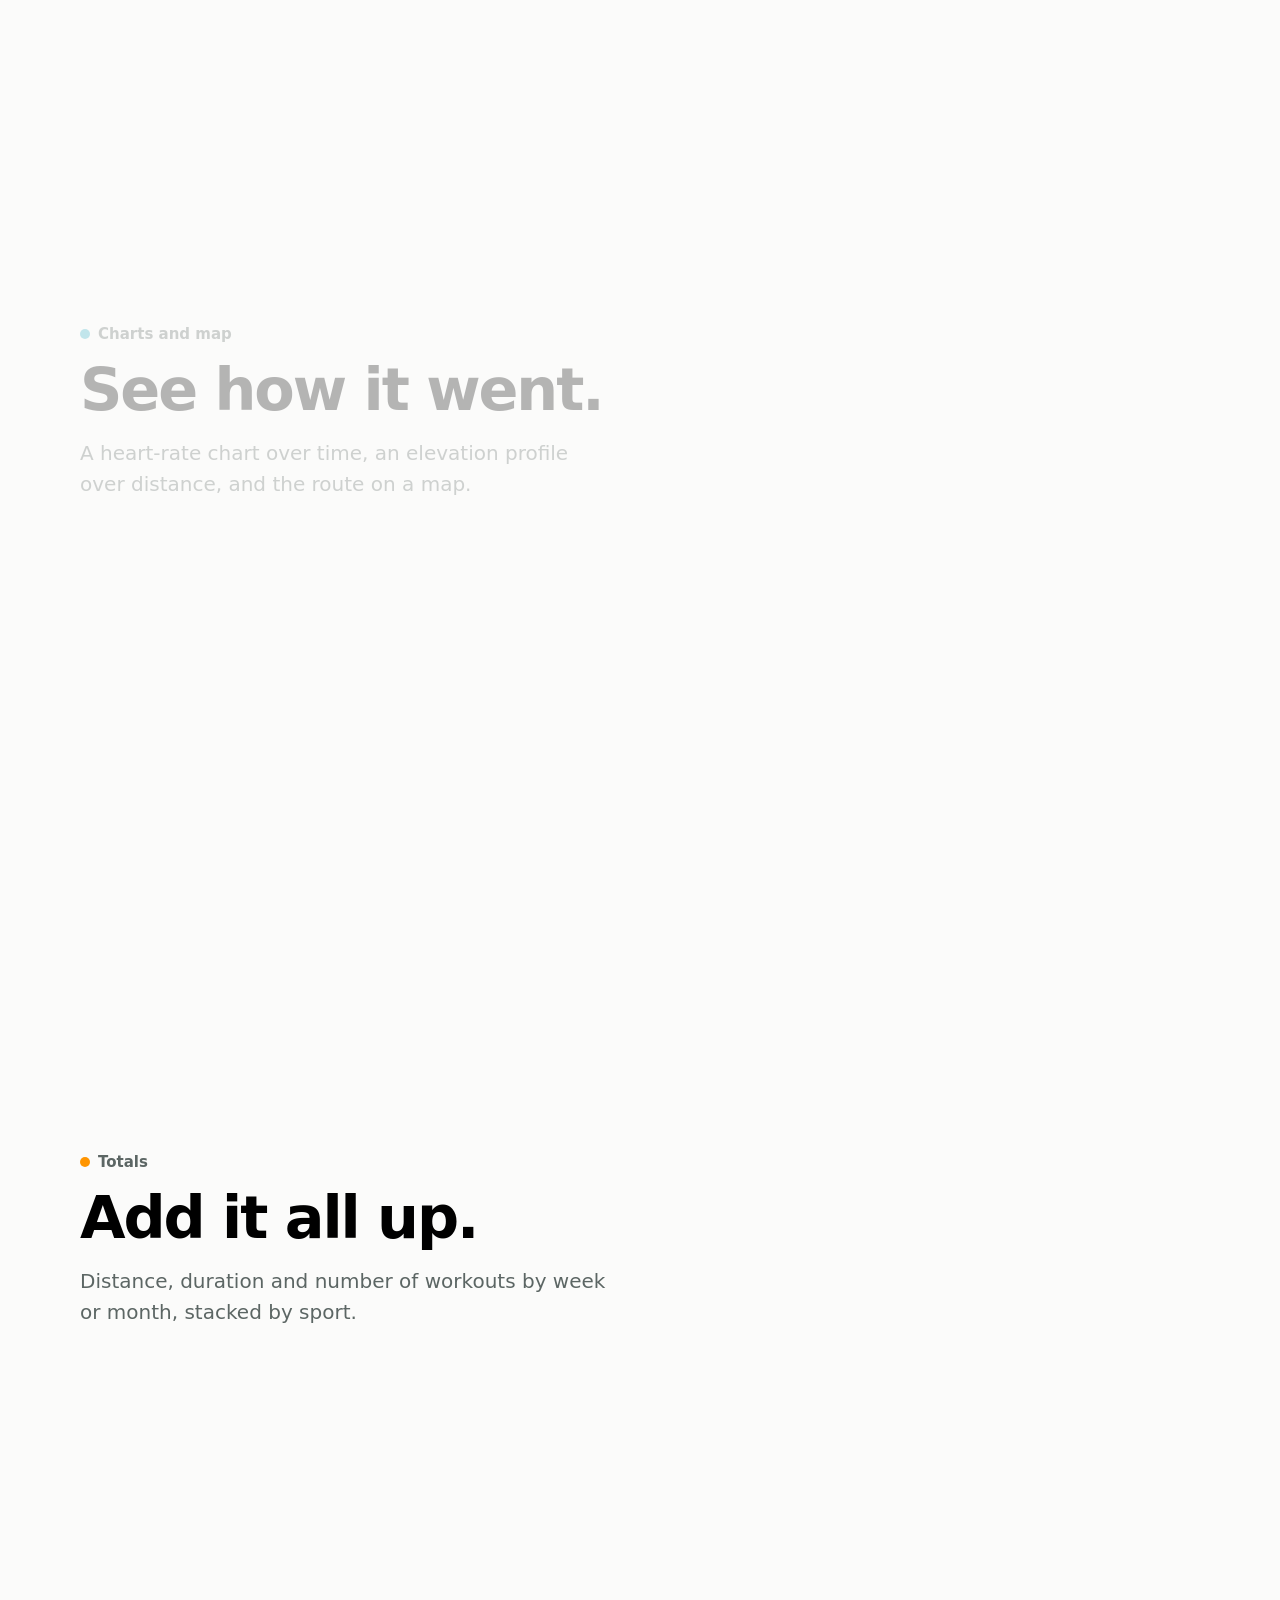
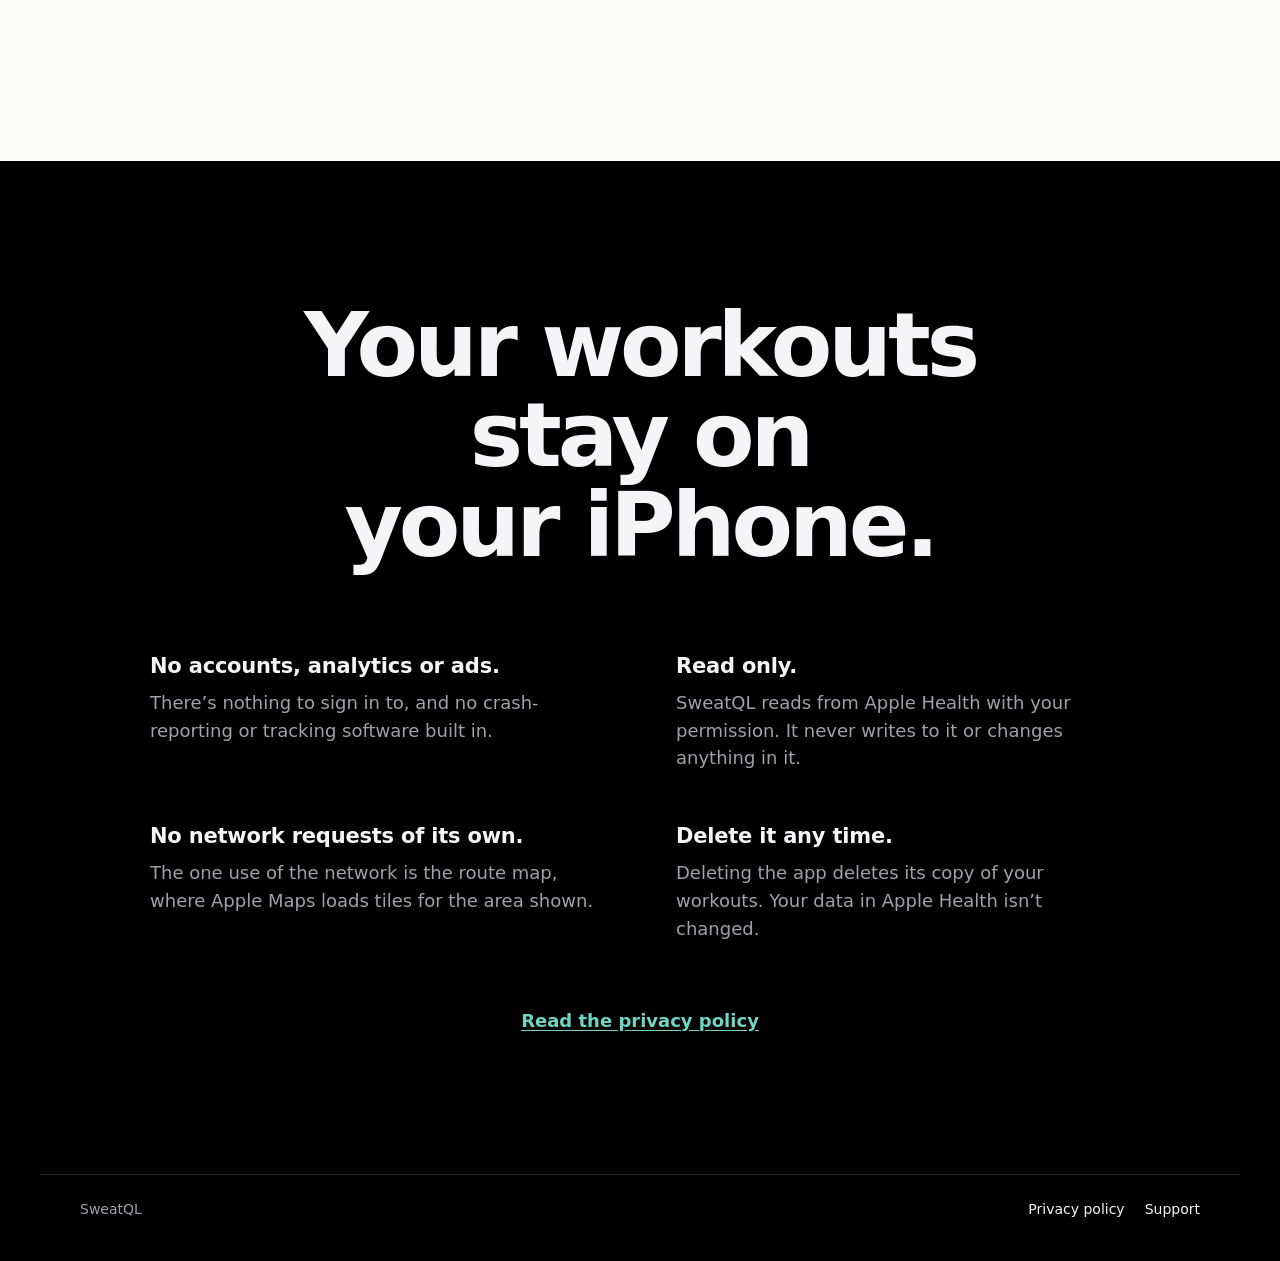
==== commit 1f4f1519: "Sync website from 972a78b" ====
--- a/index.html
+++ b/index.html
@@ -1,4 +1,4 @@
-<!DOCTYPE html><html lang="en"><head><meta charset="utf-8"><meta name="viewport" content="width=device-width, initial-scale=1"><title>SweatQL</title><meta name="description" content="SweatQL copies your Apple Watch and iPhone workouts from Apple Health into a database on your iPhone, so you can explore them."><link rel="icon" href="/sweatql-docs/favicon.png" type="image/png"><meta property="og:title" content="SweatQL"><meta property="og:description" content="SweatQL copies your Apple Watch and iPhone workouts from Apple Health into a database on your iPhone, so you can explore them."><script>
+<!DOCTYPE html><html lang="en"><head><meta charset="utf-8"><meta name="viewport" content="width=device-width, initial-scale=1"><title>SweatQL</title><meta name="description" content="SweatQL copies your Apple Watch and iPhone workouts from Apple Health into a database on your iPhone, so you can explore them."><link rel="icon" href="/favicon.png" type="image/png"><meta property="og:title" content="SweatQL"><meta property="og:description" content="SweatQL copies your Apple Watch and iPhone workouts from Apple Health into a database on your iPhone, so you can explore them."><script>
 			(() => {
 				const root = document.documentElement;
 				root.classList.add('js');
@@ -24,4 +24,4 @@
 					},
 				};
 			})();
-		</script><link rel="stylesheet" href="/sweatql-docs/_astro/index.DCye8Qp4.css"><script type="module" src="/sweatql-docs/_astro/page.cNngjUgL.js"></script></head><body><a class="skip" href="#main">Skip to content</a><nav class="nav" aria-label="Main"><div class="wrap nav-row"><a class="brand" href="/sweatql-docs/"><img src="/sweatql-docs/_astro/logo.Dnua3NuW_Z9DRwo.webp" alt loading="lazy" decoding="async" width="26" height="26"><span>SweatQL</span></a><ul><li><a href="/sweatql-docs/privacy/">Privacy</a></li><li><a href="/sweatql-docs/support/">Support</a></li><li><label class="theme"><span class="visually-hidden">Theme</span><select id="theme"><option value="auto">Auto</option><option value="light">Light</option><option value="dark">Dark</option></select></label></li></ul></div></nav><header class="hero"><div class="wrap"><img src="/sweatql-docs/_astro/logo.Dnua3NuW_ZQXzGH.webp" alt loading="lazy" decoding="async" width="72" height="72" class="icon"><h1>Look closer at every workout.</h1><p class="lead">SweatQL copies the workouts you record with Apple Watch or the iPhone Fitness app from Apple Health into a database on your iPhone, so you can explore them.</p><p class="pill">In development, not yet available</p></div><div class="fan"><div class="phone p1"><img src="/sweatql-docs/_astro/list-light.DT04rV0w_1k4LA1.webp" srcset="/sweatql-docs/_astro/list-light.DT04rV0w_1sbzAD.webp 330w, /sweatql-docs/_astro/list-light.DT04rV0w_gbhN0.webp 660w" sizes="330px" alt loading="eager" decoding="async" width="824" height="1792" class="shot-light"><img src="/sweatql-docs/_astro/list-dark.CnpF7zsv_Z1LH1Dy.webp" srcset="/sweatql-docs/_astro/list-dark.CnpF7zsv_Z1zDJhJ.webp 330w, /sweatql-docs/_astro/list-dark.CnpF7zsv_124jVk.webp 660w" sizes="330px" alt loading="eager" decoding="async" width="824" height="1792" class="shot-dark"></div><div class="phone p2"><img src="/sweatql-docs/_astro/detail-light.DZ0Dh-9K_Zf12UM.webp" srcset="/sweatql-docs/_astro/detail-light.DZ0Dh-9K_1RTn0P.webp 330w, /sweatql-docs/_astro/detail-light.DZ0Dh-9K_ZznzsR.webp 660w" sizes="330px" alt="A hike in SweatQL: its summary stats and heart-rate chart." loading="eager" decoding="async" width="824" height="1792" class="shot-light"><img src="/sweatql-docs/_astro/detail-dark.Ctz6KPl8_ZyMx8w.webp" srcset="/sweatql-docs/_astro/detail-dark.Ctz6KPl8_Z2qSDT0.webp 330w, /sweatql-docs/_astro/detail-dark.Ctz6KPl8_8kk4V.webp 660w" sizes="330px" alt="A hike in SweatQL: its summary stats and heart-rate chart." loading="eager" decoding="async" width="824" height="1792" class="shot-dark"></div><div class="phone p3"><img src="/sweatql-docs/_astro/totals-light.DGd0azsC_1T0kto.webp" srcset="/sweatql-docs/_astro/totals-light.DGd0azsC_Z13gnnU.webp 330w, /sweatql-docs/_astro/totals-light.DGd0azsC_1yCMVj.webp 660w" sizes="330px" alt loading="eager" decoding="async" width="824" height="1792" class="shot-light"><img src="/sweatql-docs/_astro/totals-dark.C_jcoOlD_uvTYs.webp" srcset="/sweatql-docs/_astro/totals-dark.C_jcoOlD_Z1mzbL1.webp 330w, /sweatql-docs/_astro/totals-dark.C_jcoOlD_1cDMcU.webp 660w" sizes="330px" alt loading="eager" decoding="async" width="824" height="1792" class="shot-dark"></div></div></header><main id="main"><section class="story" aria-label="What SweatQL shows"><div class="wrap story-grid"><div class="steps"><article class="step" data-index="0"><p class="tag"><i class="dot running"></i>Workouts</p><h2>Every workout, by month.</h2><p class="text">Browse your whole history grouped by month, and filter it by sport. Each row shows the distance and one more figure for the sport, such as pace or speed.</p><div class="phone inline"><img src="/sweatql-docs/_astro/list-light.DT04rV0w_1k4LA1.webp" srcset="/sweatql-docs/_astro/list-light.DT04rV0w_eI7l4.webp 300w, /sweatql-docs/_astro/list-light.DT04rV0w_2q2BlF.webp 600w" sizes="300px" alt="The Workouts tab: a hike, a run, a walk and two rides under October 2026." loading="lazy" decoding="async" width="824" height="1792" class="shot-light"><img src="/sweatql-docs/_astro/list-dark.CnpF7zsv_Z1LH1Dy.webp" srcset="/sweatql-docs/_astro/list-dark.CnpF7zsv_Zp0jJT.webp 300w, /sweatql-docs/_astro/list-dark.CnpF7zsv_ZSJSeO.webp 600w" sizes="300px" alt="The Workouts tab: a hike, a run, a walk and two rides under October 2026." loading="lazy" decoding="async" width="824" height="1792" class="shot-dark"></div></article><article class="step" data-index="1"><p class="tag"><i class="dot hiking"></i>Workout detail</p><h2>The numbers, all in one place.</h2><p class="text">Each workout’s summary stats at a glance: duration, distance, elevation gain, average heart rate, pace and active energy.</p><div class="phone inline"><img src="/sweatql-docs/_astro/detail-light.DZ0Dh-9K_Zf12UM.webp" srcset="/sweatql-docs/_astro/detail-light.DZ0Dh-9K_ZEuncU.webp 300w, /sweatql-docs/_astro/detail-light.DZ0Dh-9K_Z187q6G.webp 600w" sizes="300px" alt="A hike’s summary: 3 hours 6 minutes, 5.49 miles, 2,559 feet of climbing and an average heart rate of 128 bpm." loading="lazy" decoding="async" width="824" height="1792" class="shot-light"><img src="/sweatql-docs/_astro/detail-dark.Ctz6KPl8_ZyMx8w.webp" srcset="/sweatql-docs/_astro/detail-dark.Ctz6KPl8_Z1CRhtg.webp 300w, /sweatql-docs/_astro/detail-dark.Ctz6KPl8_23jEVE.webp 600w" sizes="300px" alt="A hike’s summary: 3 hours 6 minutes, 5.49 miles, 2,559 feet of climbing and an average heart rate of 128 bpm." loading="lazy" decoding="async" width="824" height="1792" class="shot-dark"></div></article><article class="step" data-index="2"><p class="tag"><i class="dot walking"></i>Charts and map</p><h2>See how it went.</h2><p class="text">A heart-rate chart over time, an elevation profile over distance, and the route on a map.</p><div class="phone inline"><img src="/sweatql-docs/_astro/route-light.DnfO7ktI_1eTuVK.webp" srcset="/sweatql-docs/_astro/route-light.DnfO7ktI_aOKB1.webp 300w, /sweatql-docs/_astro/route-light.DnfO7ktI_Z1dapM0.webp 600w" sizes="300px" alt="The same hike’s heart-rate chart, elevation profile and route on a map." loading="lazy" decoding="async" width="824" height="1792" class="shot-light"><img src="/sweatql-docs/_astro/route-dark.Dz04f2Ta_xyBIc.webp" srcset="/sweatql-docs/_astro/route-dark.Dz04f2Ta_ZwM2vK.webp 300w, /sweatql-docs/_astro/route-dark.Dz04f2Ta_1DwrtQ.webp 600w" sizes="300px" alt="The same hike’s heart-rate chart, elevation profile and route on a map." loading="lazy" decoding="async" width="824" height="1792" class="shot-dark"></div></article><article class="step" data-index="3"><p class="tag"><i class="dot cycling"></i>Totals</p><h2>Add it all up.</h2><p class="text">Distance, duration and number of workouts by week or month, stacked by sport.</p><div class="phone inline"><img src="/sweatql-docs/_astro/totals-light.DGd0azsC_1T0kto.webp" srcset="/sweatql-docs/_astro/totals-light.DGd0azsC_1tw0cg.webp 300w, /sweatql-docs/_astro/totals-light.DGd0azsC_10SWiu.webp 600w" sizes="300px" alt="The Totals tab: twelve weeks of distance as stacked bars by sport, and this week’s figures." loading="lazy" decoding="async" width="824" height="1792" class="shot-light"><img src="/sweatql-docs/_astro/totals-dark.C_jcoOlD_uvTYs.webp" srcset="/sweatql-docs/_astro/totals-dark.C_jcoOlD_ZyxOlh.webp 300w, /sweatql-docs/_astro/totals-dark.C_jcoOlD_Z1Wy0Ji.webp 600w" sizes="300px" alt="The Totals tab: twelve weeks of distance as stacked bars by sport, and this week’s figures." loading="lazy" decoding="async" width="824" height="1792" class="shot-dark"></div></article></div><div class="stage" aria-hidden="true"><div class="phone"><div class="screen on" data-index="0"><img src="/sweatql-docs/_astro/list-light.DT04rV0w_1k4LA1.webp" srcset="/sweatql-docs/_astro/list-light.DT04rV0w_Z18dRJw.webp 340w, /sweatql-docs/_astro/list-light.DT04rV0w_xYOVT.webp 680w" sizes="340px" alt loading="lazy" decoding="async" width="824" height="1792" class="shot-light"><img src="/sweatql-docs/_astro/list-dark.CnpF7zsv_Z1LH1Dy.webp" srcset="/sweatql-docs/_astro/list-dark.CnpF7zsv_1XncYH.webp 340w, /sweatql-docs/_astro/list-dark.CnpF7zsv_ZQqchY.webp 680w" sizes="340px" alt loading="lazy" decoding="async" width="824" height="1792" class="shot-dark"></div><div class="screen" data-index="1"><img src="/sweatql-docs/_astro/detail-light.DZ0Dh-9K_Zf12UM.webp" srcset="/sweatql-docs/_astro/detail-light.DZ0Dh-9K_XFFXd.webp 340w, /sweatql-docs/_astro/detail-light.DZ0Dh-9K_1mKBrn.webp 680w" sizes="340px" alt loading="lazy" decoding="async" width="824" height="1792" class="shot-light"><img src="/sweatql-docs/_astro/detail-dark.Ctz6KPl8_ZyMx8w.webp" srcset="/sweatql-docs/_astro/detail-dark.Ctz6KPl8_2tvu3t.webp 340w, /sweatql-docs/_astro/detail-dark.Ctz6KPl8_24fdni.webp 680w" sizes="340px" alt loading="lazy" decoding="async" width="824" height="1792" class="shot-dark"></div><div class="screen" data-index="2"><img src="/sweatql-docs/_astro/route-light.DnfO7ktI_1eTuVK.webp" srcset="/sweatql-docs/_astro/route-light.DnfO7ktI_ZLXAFb.webp 340w, /sweatql-docs/_astro/route-light.DnfO7ktI_Z1ceRlm.webp 680w" sizes="340px" alt loading="lazy" decoding="async" width="824" height="1792" class="shot-light"><img src="/sweatql-docs/_astro/route-dark.Dz04f2Ta_xyBIc.webp" srcset="/sweatql-docs/_astro/route-dark.Dz04f2Ta_Z1TJ2Bl.webp 340w, /sweatql-docs/_astro/route-dark.Dz04f2Ta_ZdvjTU.webp 680w" sizes="340px" alt loading="lazy" decoding="async" width="824" height="1792" class="shot-dark"></div><div class="screen" data-index="3"><img src="/sweatql-docs/_astro/totals-light.DGd0azsC_1T0kto.webp" srcset="/sweatql-docs/_astro/totals-light.DGd0azsC_Z1Wu4qx.webp 340w, /sweatql-docs/_astro/totals-light.DGd0azsC_Z1yp8Wn.webp 680w" sizes="340px" alt loading="lazy" decoding="async" width="824" height="1792" class="shot-light"><img src="/sweatql-docs/_astro/totals-dark.C_jcoOlD_uvTYs.webp" srcset="/sweatql-docs/_astro/totals-dark.C_jcoOlD_Z1wmbCt.webp 340w, /sweatql-docs/_astro/totals-dark.C_jcoOlD_Z1VCsiE.webp 680w" sizes="340px" alt loading="lazy" decoding="async" width="824" height="1792" class="shot-dark"></div></div></div></div></section><section class="privacy" aria-labelledby="privacy-title"><div class="wrap"><h2 id="privacy-title">Your workouts stay on your iPhone.</h2><div class="facts"><div><h3>No accounts, analytics or ads.</h3><p>There’s nothing to sign in to, and no crash-reporting or tracking software built in.</p></div><div><h3>Read only.</h3><p>SweatQL reads from Apple Health with your permission. It never writes to it or changes anything in it.</p></div><div><h3>No network requests of its own.</h3><p>The one use of the network is the route map, where Apple Maps loads tiles for the area shown.</p></div><div><h3>Delete it any time.</h3><p>Deleting the app deletes its copy of your workouts. Your data in Apple Health isn’t changed.</p></div></div><p class="policy"><a href="/sweatql-docs/privacy/">Read the privacy policy</a></p></div></section></main><footer class="foot"><div class="wrap foot-row"><span>SweatQL</span><ul><li><a href="/sweatql-docs/privacy/">Privacy policy</a></li><li><a href="/sweatql-docs/support/">Support</a></li></ul></div></footer><script type="module">var e=document.getElementById(`theme`),t=window.sweatqlTheme;e&&t&&(e.value=t.get(),e.addEventListener(`change`,()=>t.set(e.value)));var n=[...document.querySelectorAll(`.step`)],r=[...document.querySelectorAll(`.stage .screen`)],i=e=>{n.forEach(t=>t.classList.toggle(`on`,t.dataset.index===e)),r.forEach(t=>t.classList.toggle(`on`,t.dataset.index===e))},a=new IntersectionObserver(e=>{for(let t of e)t.isIntersecting&&i(t.target.dataset.index)},{rootMargin:`-45% 0px -45% 0px`});n.forEach(e=>a.observe(e)),i(`0`);</script></body></html>+		</script><link rel="stylesheet" href="/_astro/index.DCye8Qp4.css"><script type="module" src="/_astro/page.cNngjUgL.js"></script></head><body><a class="skip" href="#main">Skip to content</a><nav class="nav" aria-label="Main"><div class="wrap nav-row"><a class="brand" href="/"><img src="/_astro/logo.Dnua3NuW_6jAc0.webp" alt loading="lazy" decoding="async" width="26" height="26"><span>SweatQL</span></a><ul><li><a href="/privacy/">Privacy</a></li><li><a href="/support/">Support</a></li><li><label class="theme"><span class="visually-hidden">Theme</span><select id="theme"><option value="auto">Auto</option><option value="light">Light</option><option value="dark">Dark</option></select></label></li></ul></div></nav><header class="hero"><div class="wrap"><img src="/_astro/logo.Dnua3NuW_1CE1Rw.webp" alt loading="lazy" decoding="async" width="72" height="72" class="icon"><h1>Look closer at every workout.</h1><p class="lead">SweatQL copies the workouts you record with Apple Watch or the iPhone Fitness app from Apple Health into a database on your iPhone, so you can explore them.</p><p class="pill">In development, not yet available</p></div><div class="fan"><div class="phone p1"><img src="/_astro/list-light.DT04rV0w_Z1Pk0li.webp" srcset="/_astro/list-light.DT04rV0w_2si5qN.webp 330w, /_astro/list-light.DT04rV0w_V0vu3.webp 660w" sizes="330px" alt loading="eager" decoding="async" width="824" height="1792" class="shot-light"><img src="/_astro/list-dark.CnpF7zsv_Z2cWnqU.webp" srcset="/_astro/list-dark.CnpF7zsv_1IrkpX.webp 330w, /_astro/list-dark.CnpF7zsv_2wrb8f.webp 660w" sizes="330px" alt loading="eager" decoding="async" width="824" height="1792" class="shot-dark"></div><div class="phone p2"><img src="/_astro/detail-light.DZ0Dh-9K_Z18eGto.webp" srcset="/_astro/detail-light.DZ0Dh-9K_Z1Cqfta.webp 330w, /_astro/detail-light.DZ0Dh-9K_1NKQOE.webp 660w" sizes="330px" alt="A hike in SweatQL: its summary stats and heart-rate chart." loading="eager" decoding="async" width="824" height="1792" class="shot-light"><img src="/_astro/detail-dark.Ctz6KPl8_Z2eB9Hq.webp" srcset="/_astro/detail-dark.Ctz6KPl8_Z1SLPNw.webp 330w, /_astro/detail-dark.Ctz6KPl8_x3HaI.webp 660w" sizes="330px" alt="A hike in SweatQL: its summary stats and heart-rate chart." loading="eager" decoding="async" width="824" height="1792" class="shot-dark"></div><div class="phone p3"><img src="/_astro/totals-light.DGd0azsC_10LFUM.webp" srcset="/_astro/totals-light.DGd0azsC_vA7V1.webp 330w, /_astro/totals-light.DGd0azsC_Z17oSz6.webp 660w" sizes="330px" alt loading="eager" decoding="async" width="824" height="1792" class="shot-light"><img src="/_astro/totals-dark.C_jcoOlD_Z1ahGzr.webp" srcset="/_astro/totals-dark.C_jcoOlD_ZOsnFx.webp 330w, /_astro/totals-dark.C_jcoOlD_1BnaiH.webp 660w" sizes="330px" alt loading="eager" decoding="async" width="824" height="1792" class="shot-dark"></div></div></header><main id="main"><section class="story" aria-label="What SweatQL shows"><div class="wrap story-grid"><div class="steps"><article class="step" data-index="0"><p class="tag"><i class="dot running"></i>Workouts</p><h2>Every workout, by month.</h2><p class="text">Browse your whole history grouped by month, and filter it by sport. Each row shows the distance and one more figure for the sport, such as pace or speed.</p><div class="phone inline"><img src="/_astro/list-light.DT04rV0w_Z1Pk0li.webp" srcset="/_astro/list-light.DT04rV0w_Z1bPgDg.webp 300w, /_astro/list-light.DT04rV0w_m7dMf.webp 600w" sizes="300px" alt="The Workouts tab: a hike, a run, a walk and two rides under October 2026." loading="lazy" decoding="async" width="824" height="1792" class="shot-light"><img src="/_astro/list-dark.CnpF7zsv_Z2cWnqU.webp" srcset="/_astro/list-dark.CnpF7zsv_11dSPg.webp 300w, /_astro/list-dark.CnpF7zsv_2tjxBz.webp 600w" sizes="300px" alt="The Workouts tab: a hike, a run, a walk and two rides under October 2026." loading="lazy" decoding="async" width="824" height="1792" class="shot-dark"></div></article><article class="step" data-index="1"><p class="tag"><i class="dot hiking"></i>Workout detail</p><h2>The numbers, all in one place.</h2><p class="text">Each workout’s summary stats at a glance: duration, distance, elevation gain, average heart rate, pace and active energy.</p><div class="phone inline"><img src="/_astro/detail-light.DZ0Dh-9K_Z18eGto.webp" srcset="/_astro/detail-light.DZ0Dh-9K_Z23n7LL.webp 300w, /_astro/detail-light.DZ0Dh-9K_Z1HMhcR.webp 600w" sizes="300px" alt="A hike’s summary: 3 hours 6 minutes, 5.49 miles, 2,559 feet of climbing and an average heart rate of 128 bpm." loading="lazy" decoding="async" width="824" height="1792" class="shot-light"><img src="/_astro/detail-dark.Ctz6KPl8_Z2eB9Hq.webp" srcset="/_astro/detail-dark.Ctz6KPl8_ZmyaL1.webp 300w, /_astro/detail-dark.Ctz6KPl8_ZTVyIl.webp 600w" sizes="300px" alt="A hike’s summary: 3 hours 6 minutes, 5.49 miles, 2,559 feet of climbing and an average heart rate of 128 bpm." loading="lazy" decoding="async" width="824" height="1792" class="shot-dark"></div></article><article class="step" data-index="2"><p class="tag"><i class="dot walking"></i>Charts and map</p><h2>See how it went.</h2><p class="text">A heart-rate chart over time, an elevation profile over distance, and the route on a map.</p><div class="phone inline"><img src="/_astro/route-light.DnfO7ktI_ZpT6C9.webp" srcset="/_astro/route-light.DnfO7ktI_1r8Rjg.webp 300w, /_astro/route-light.DnfO7ktI_SKtlV.webp 600w" sizes="300px" alt="The same hike’s heart-rate chart, elevation profile and route on a map." loading="lazy" decoding="async" width="824" height="1792" class="shot-light"><img src="/_astro/route-dark.Dz04f2Ta_2slXAO.webp" srcset="/_astro/route-dark.Dz04f2Ta_Z1Xlqv5.webp 300w, /_astro/route-dark.Dz04f2Ta_ZpnV4z.webp 600w" sizes="300px" alt="The same hike’s heart-rate chart, elevation profile and route on a map." loading="lazy" decoding="async" width="824" height="1792" class="shot-dark"></div></article><article class="step" data-index="3"><p class="tag"><i class="dot cycling"></i>Totals</p><h2>Add it all up.</h2><p class="text">Distance, duration and number of workouts by week or month, stacked by sport.</p><div class="phone inline"><img src="/_astro/totals-light.DGd0azsC_10LFUM.webp" srcset="/_astro/totals-light.DGd0azsC_5DfCp.webp 300w, /_astro/totals-light.DGd0azsC_qe6cj.webp 600w" sizes="300px" alt="The Totals tab: twelve weeks of distance as stacked bars by sport, and this week’s figures." loading="lazy" decoding="async" width="824" height="1792" class="shot-light"><img src="/_astro/totals-dark.C_jcoOlD_Z1ahGzr.webp" srcset="/_astro/totals-dark.C_jcoOlD_GKhlX.webp 300w, /_astro/totals-dark.C_jcoOlD_9mSoD.webp 600w" sizes="300px" alt="The Totals tab: twelve weeks of distance as stacked bars by sport, and this week’s figures." loading="lazy" decoding="async" width="824" height="1792" class="shot-dark"></div></article></div><div class="stage" aria-hidden="true"><div class="phone"><div class="screen on" data-index="0"><img src="/_astro/list-light.DT04rV0w_Z1Pk0li.webp" srcset="/_astro/list-light.DT04rV0w_2mhHnt.webp 340w, /_astro/list-light.DT04rV0w_Z1mh0Pq.webp 680w" sizes="340px" alt loading="lazy" decoding="async" width="824" height="1792" class="shot-light"><img src="/_astro/list-dark.CnpF7zsv_Z2cWnqU.webp" srcset="/_astro/list-dark.CnpF7zsv_16e0Du.webp 340w, /_astro/list-dark.CnpF7zsv_ZUcXdD.webp 680w" sizes="340px" alt loading="lazy" decoding="async" width="824" height="1792" class="shot-dark"></div><div class="screen" data-index="1"><img src="/_astro/detail-light.DZ0Dh-9K_Z18eGto.webp" srcset="/_astro/detail-light.DZ0Dh-9K_Z1EoMTn.webp 340w, /_astro/detail-light.DZ0Dh-9K_ZgoPKv.webp 680w" sizes="340px" alt loading="lazy" decoding="async" width="824" height="1792" class="shot-light"><img src="/_astro/detail-dark.Ctz6KPl8_Z2eB9Hq.webp" srcset="/_astro/detail-dark.Ctz6KPl8_ZRNjS5.webp 340w, /_astro/detail-dark.Ctz6KPl8_Z1A7vaA.webp 680w" sizes="340px" alt loading="lazy" decoding="async" width="824" height="1792" class="shot-dark"></div><div class="screen" data-index="2"><img src="/_astro/route-light.DnfO7ktI_ZpT6C9.webp" srcset="/_astro/route-light.DnfO7ktI_USIcc.webp 340w, /_astro/route-light.DnfO7ktI_dzwTG.webp 680w" sizes="340px" alt loading="lazy" decoding="async" width="824" height="1792" class="shot-light"><img src="/_astro/route-dark.Dz04f2Ta_2slXAO.webp" srcset="/_astro/route-dark.Dz04f2Ta_1zLxvE.webp 340w, /_astro/route-dark.Dz04f2Ta_Z28MaHf.webp 680w" sizes="340px" alt loading="lazy" decoding="async" width="824" height="1792" class="shot-dark"></div><div class="screen" data-index="3"><img src="/_astro/totals-light.DGd0azsC_10LFUM.webp" srcset="/_astro/totals-light.DGd0azsC_tBzuN.webp 340w, /_astro/totals-light.DGd0azsC_1RBwDF.webp 680w" sizes="340px" alt loading="lazy" decoding="async" width="824" height="1792" class="shot-light"><img src="/_astro/totals-dark.C_jcoOlD_Z1ahGzr.webp" srcset="/_astro/totals-dark.C_jcoOlD_bv8eT.webp 340w, /_astro/totals-dark.C_jcoOlD_ZvN32B.webp 680w" sizes="340px" alt loading="lazy" decoding="async" width="824" height="1792" class="shot-dark"></div></div></div></div></section><section class="privacy" aria-labelledby="privacy-title"><div class="wrap"><h2 id="privacy-title">Your workouts stay on your iPhone.</h2><div class="facts"><div><h3>No accounts, analytics or ads.</h3><p>There’s nothing to sign in to, and no crash-reporting or tracking software built in.</p></div><div><h3>Read only.</h3><p>SweatQL reads from Apple Health with your permission. It never writes to it or changes anything in it.</p></div><div><h3>No network requests of its own.</h3><p>The one use of the network is the route map, where Apple Maps loads tiles for the area shown.</p></div><div><h3>Delete it any time.</h3><p>Deleting the app deletes its copy of your workouts. Your data in Apple Health isn’t changed.</p></div></div><p class="policy"><a href="/privacy/">Read the privacy policy</a></p></div></section></main><footer class="foot"><div class="wrap foot-row"><span>SweatQL</span><ul><li><a href="/privacy/">Privacy policy</a></li><li><a href="/support/">Support</a></li></ul></div></footer><script type="module">var e=document.getElementById(`theme`),t=window.sweatqlTheme;e&&t&&(e.value=t.get(),e.addEventListener(`change`,()=>t.set(e.value)));var n=[...document.querySelectorAll(`.step`)],r=[...document.querySelectorAll(`.stage .screen`)],i=e=>{n.forEach(t=>t.classList.toggle(`on`,t.dataset.index===e)),r.forEach(t=>t.classList.toggle(`on`,t.dataset.index===e))},a=new IntersectionObserver(e=>{for(let t of e)t.isIntersecting&&i(t.target.dataset.index)},{rootMargin:`-45% 0px -45% 0px`});n.forEach(e=>a.observe(e)),i(`0`);</script></body></html>
--- a/_astro/index.DCye8Qp4.css
+++ b/_astro/index.DCye8Qp4.css
@@ -0,0 +1 @@
+:root{--ridge:#0d6966;--sport-running:#007aff;--sport-walking:#30b0c7;--sport-hiking:#34c759;--sport-cycling:#ff9500;--sans:-apple-system, BlinkMacSystemFont, "SF Pro Display", system-ui, "Segoe UI", Roboto, "Helvetica Neue", sans-serif;--gutter:16px;color-scheme:light;--bg:#fbfbfa;--ink:#000;--ink-2:#5c6664;--rule:#e3e6e5;--nav-bg:#fbfbfad1;--pill-bg:#e6f0ee;--pill-ink:#0d6966;--link:#0d6966;--icon-glow:#0d69668c;--phone-shadow:0 60px 100px -40px #00000073, 0 30px 40px -30px #0000004d;--end-bg:#000;--end-ink:#f5f5f7;--end-ink-2:#a1a1a6;--end-rule:#2c2c2e;--end-link:#6fd3c6}:root[data-theme=dark]{color-scheme:dark;--bg:#000;--ink:#f5f5f7;--ink-2:#a1a1a6;--rule:#2c2c2e;--nav-bg:#000000b8;--pill-bg:#0f2e2c;--pill-ink:#6fd3c6;--link:#6fd3c6;--icon-glow:#6fd3c640;--phone-shadow:0 60px 100px -40px #0d696673;--sport-running:#0a84ff;--sport-walking:#40c8e0;--sport-hiking:#30d158;--sport-cycling:#ff9f0a;--end-bg:#1c1c1e;--end-rule:#3a3a3c}@media (width>=760px){:root{--gutter:40px}}*,:before,:after{box-sizing:border-box}html{-webkit-text-size-adjust:100%}body{background:var(--bg);color:var(--ink);font:400 1.125rem/1.55 var(--sans);-webkit-font-smoothing:antialiased;margin:0}img{max-width:100%;height:auto;display:block}a{color:var(--link);text-underline-offset:.18em}:focus-visible{outline:3px solid var(--sport-running);outline-offset:3px;border-radius:4px}h1,h2,h3{text-wrap:balance;margin:0}ul{margin:0;padding:0;list-style:none}.visually-hidden{clip:rect(0 0 0 0);white-space:nowrap;width:1px;height:1px;position:absolute;overflow:hidden}.wrap{width:100%;max-width:1200px;padding-inline:var(--gutter);margin-inline:auto}.skip{left:var(--gutter);z-index:20;background:var(--ink);color:var(--bg);border-radius:8px;padding:.5rem .75rem;position:absolute;top:-100px}.skip:focus{top:12px}.shot-dark,:root[data-theme=dark] .shot-light{display:none!important}:root[data-theme=dark] .shot-dark{display:block!important}.phone{box-shadow:inset 0 0 0 1.5px #48484a, 0 0 0 1px #0a0a0a, var(--phone-shadow);background:#1c1c1e;border-radius:15.5%/7.2%;padding:9px}.phone img{border-radius:12.4%/5.7%;width:100%}.nav{z-index:10;background:var(--nav-bg);-webkit-backdrop-filter:saturate(1.6)blur(18px);border-bottom:1px solid var(--rule);position:sticky;top:0}.nav-row{justify-content:space-between;align-items:center;height:56px;display:flex}.brand{letter-spacing:-.01em;color:var(--ink);align-items:center;gap:9px;font-size:1.125rem;font-weight:700;text-decoration:none;display:flex}.brand img{border-radius:22%}.nav ul{align-items:center;gap:22px;font-size:.9375rem;display:flex}.nav ul a{color:var(--ink);text-decoration:none}.nav ul a:hover{text-decoration:underline}.theme select{font:inherit;color:var(--ink);border:1px solid var(--rule);background:0 0;border-radius:8px;padding:4px 6px;font-size:.875rem}.hero{text-align:center;padding-top:56px;overflow:hidden}.hero .icon{box-shadow:0 12px 30px -12px var(--icon-glow);border-radius:22%;margin:0 auto 22px}.hero h1{letter-spacing:-.045em;max-width:10ch;margin-inline:auto;font-size:clamp(3rem,7.4vw,6.5rem);font-weight:800;line-height:.98}.lead{color:var(--ink-2);max-width:32em;margin:22px auto 0;font-size:clamp(1.1875rem,2vw,1.375rem);line-height:1.45}.pill{background:var(--pill-bg);color:var(--pill-ink);border-radius:999px;margin:22px 0 0;padding:8px 16px;font-size:.9375rem;font-weight:600;display:inline-block}.fan{height:clamp(400px,62vw,720px);margin-top:48px;position:relative}.fan .phone{transform-origin:50% 100%;width:clamp(190px,26vw,330px);position:absolute;top:0;left:50%}.fan .p1{transform:translate(-50%)translate(-78%)translateY(10%)rotate(-9deg)}.fan .p2{z-index:2;transform:translate(-50%)}.fan .p3{transform:translate(-50%)translate(78%)translateY(10%)rotate(9deg)}@media (prefers-reduced-motion:no-preference){.fan .p1,.fan .p3{animation:1.1s cubic-bezier(.2,.8,.2,1) .25s both fan-out}@keyframes fan-out{0%{transform:translate(-50%)translateY(4%)rotate(0)}}}.story{border-top:1px solid var(--rule)}.steps{padding-block:12vh}.step{flex-direction:column;justify-content:center;max-width:30em;min-height:78vh;transition:opacity .4s;display:flex}.js .step:not(.on){opacity:.28}.tag{color:var(--ink-2);align-items:center;gap:8px;margin:0 0 14px;font-size:.9375rem;font-weight:600;display:inline-flex}.dot{border-radius:50%;width:10px;height:10px}.dot.running{background:var(--sport-running)}.dot.walking{background:var(--sport-walking)}.dot.hiking{background:var(--sport-hiking)}.dot.cycling{background:var(--sport-cycling)}.step h2{letter-spacing:-.035em;margin-bottom:18px;font-size:clamp(2.25rem,4.6vw,3.75rem);font-weight:800;line-height:1.02}.step .text{color:var(--ink-2);margin:0;font-size:1.25rem}.step .inline{width:min(300px,100%);margin-top:32px}.stage{display:none}@media (width>=960px){.story-grid{grid-template-columns:1fr 1fr;gap:64px;display:grid}.step{min-height:92vh}.step .inline{display:none}.stage{height:100vh;display:block;position:sticky;top:0}.stage .phone{width:min(340px,45.4545vh - 54.5455px);position:absolute;top:50%;left:50%;transform:translate(-50%,-46%)}.stage .screen{transition:opacity .5s}.stage .screen+.screen{position:absolute;inset:9px}.stage .screen:not(.on){opacity:0}}@media (prefers-reduced-motion:reduce){.step,.stage .screen{transition:none}}.privacy{background:var(--end-bg);color:var(--end-ink);text-align:center;padding-block:140px}.privacy h2{letter-spacing:-.045em;max-width:11ch;margin-inline:auto;font-size:clamp(2.75rem,7vw,6rem);font-weight:800;line-height:1}.facts{text-align:left;gap:40px;max-width:980px;margin:80px auto 0;display:grid}.facts h3{letter-spacing:-.01em;margin-bottom:6px;font-size:1.3125rem}.facts p{color:var(--end-ink-2);margin:0}.policy{margin:64px 0 0;font-weight:600}.privacy a{color:var(--end-link)}@media (width>=760px){.facts{grid-template-columns:1fr 1fr;gap:48px 72px}}.foot{background:var(--end-bg);color:var(--end-ink-2);font-size:.875rem}.foot-row{border-top:1px solid var(--end-rule);flex-wrap:wrap;justify-content:space-between;gap:16px;padding-block:24px 40px;display:flex}.foot ul{gap:20px;display:flex}.foot a{color:var(--end-ink);text-decoration:none}.foot a:hover{text-decoration:underline}
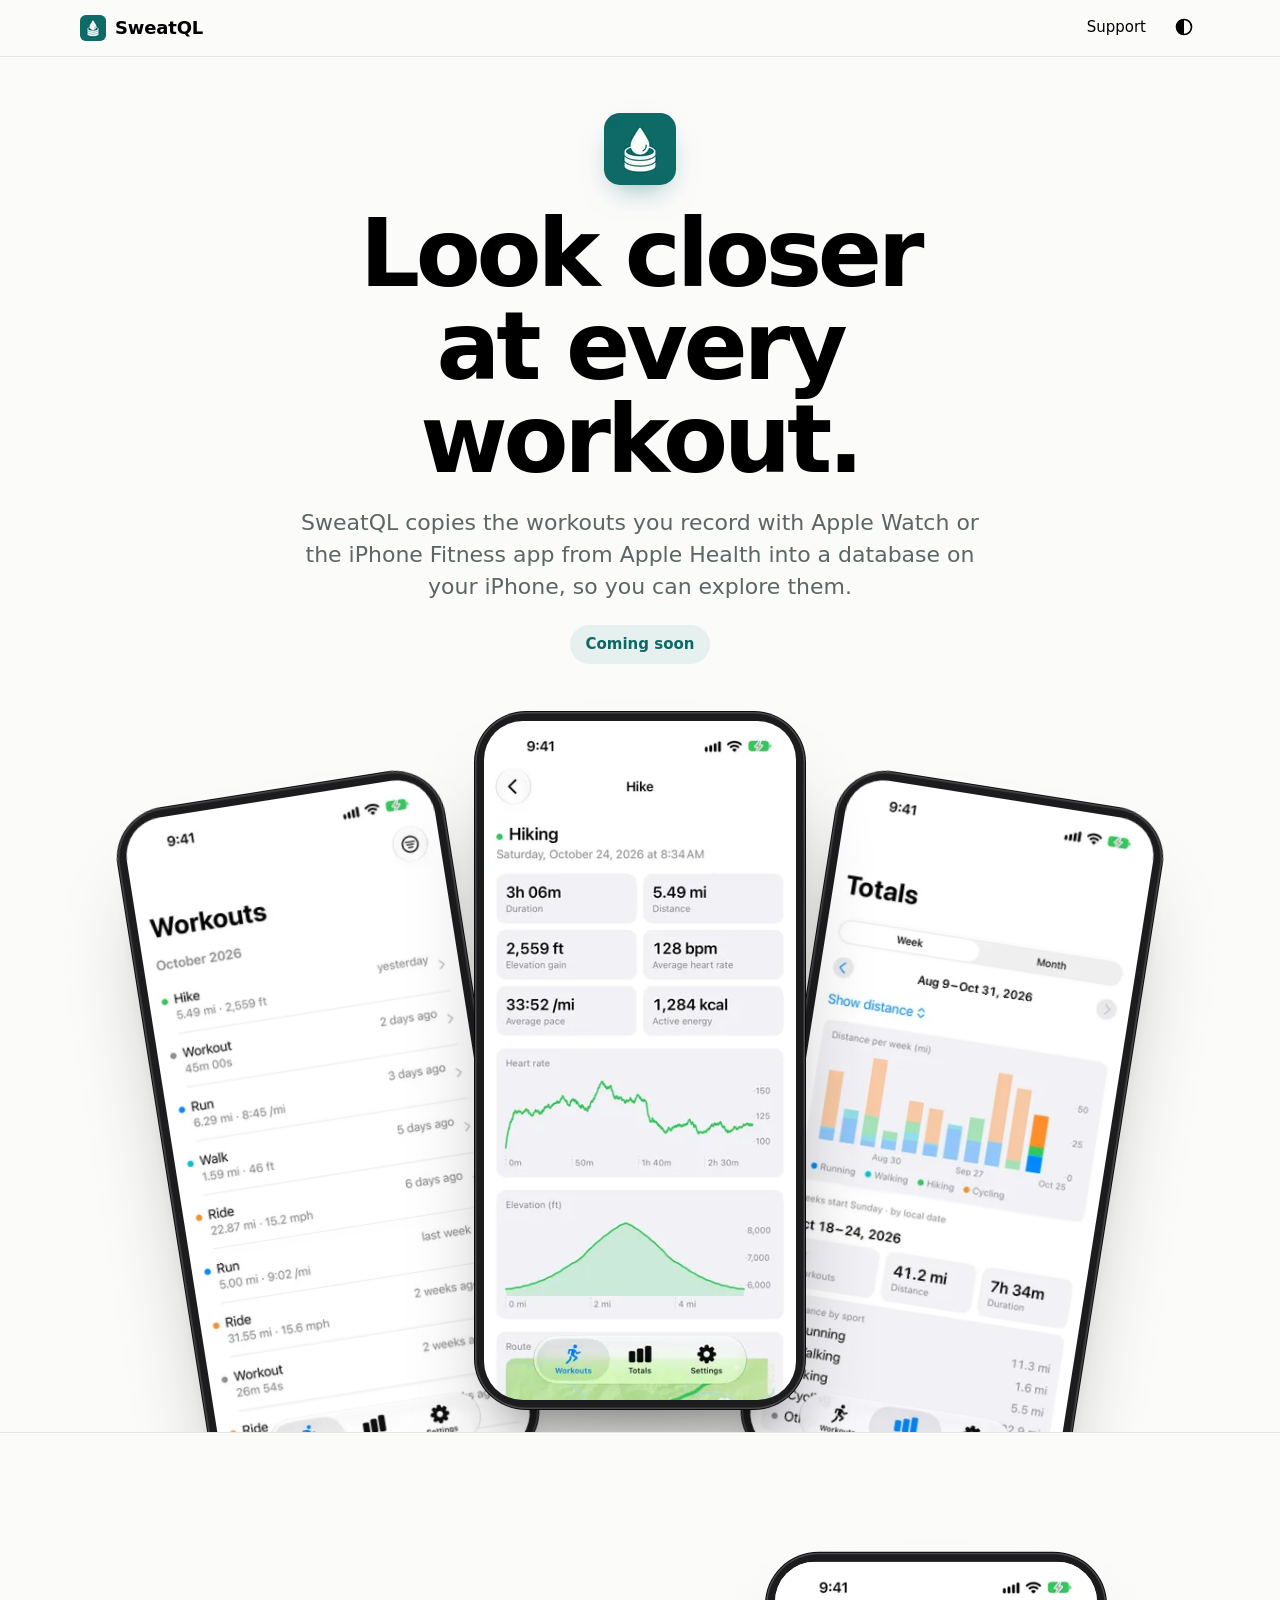
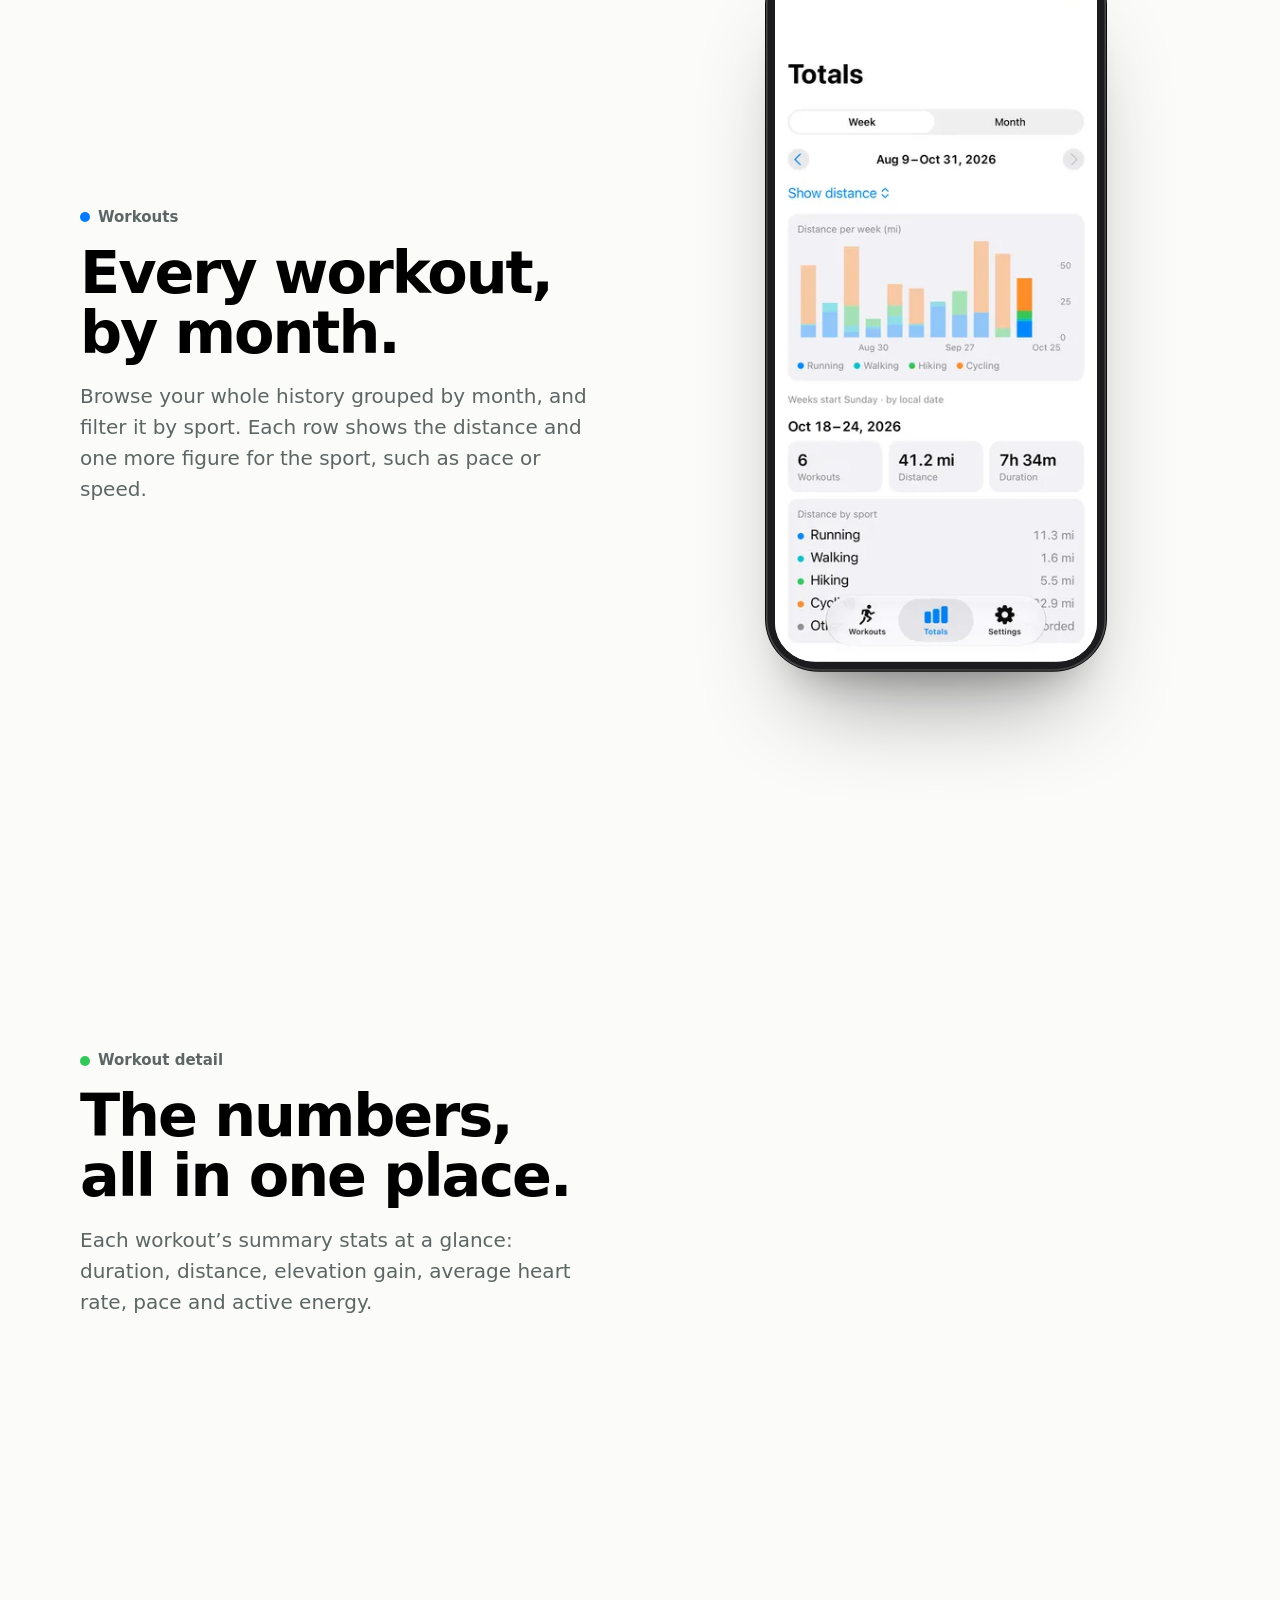
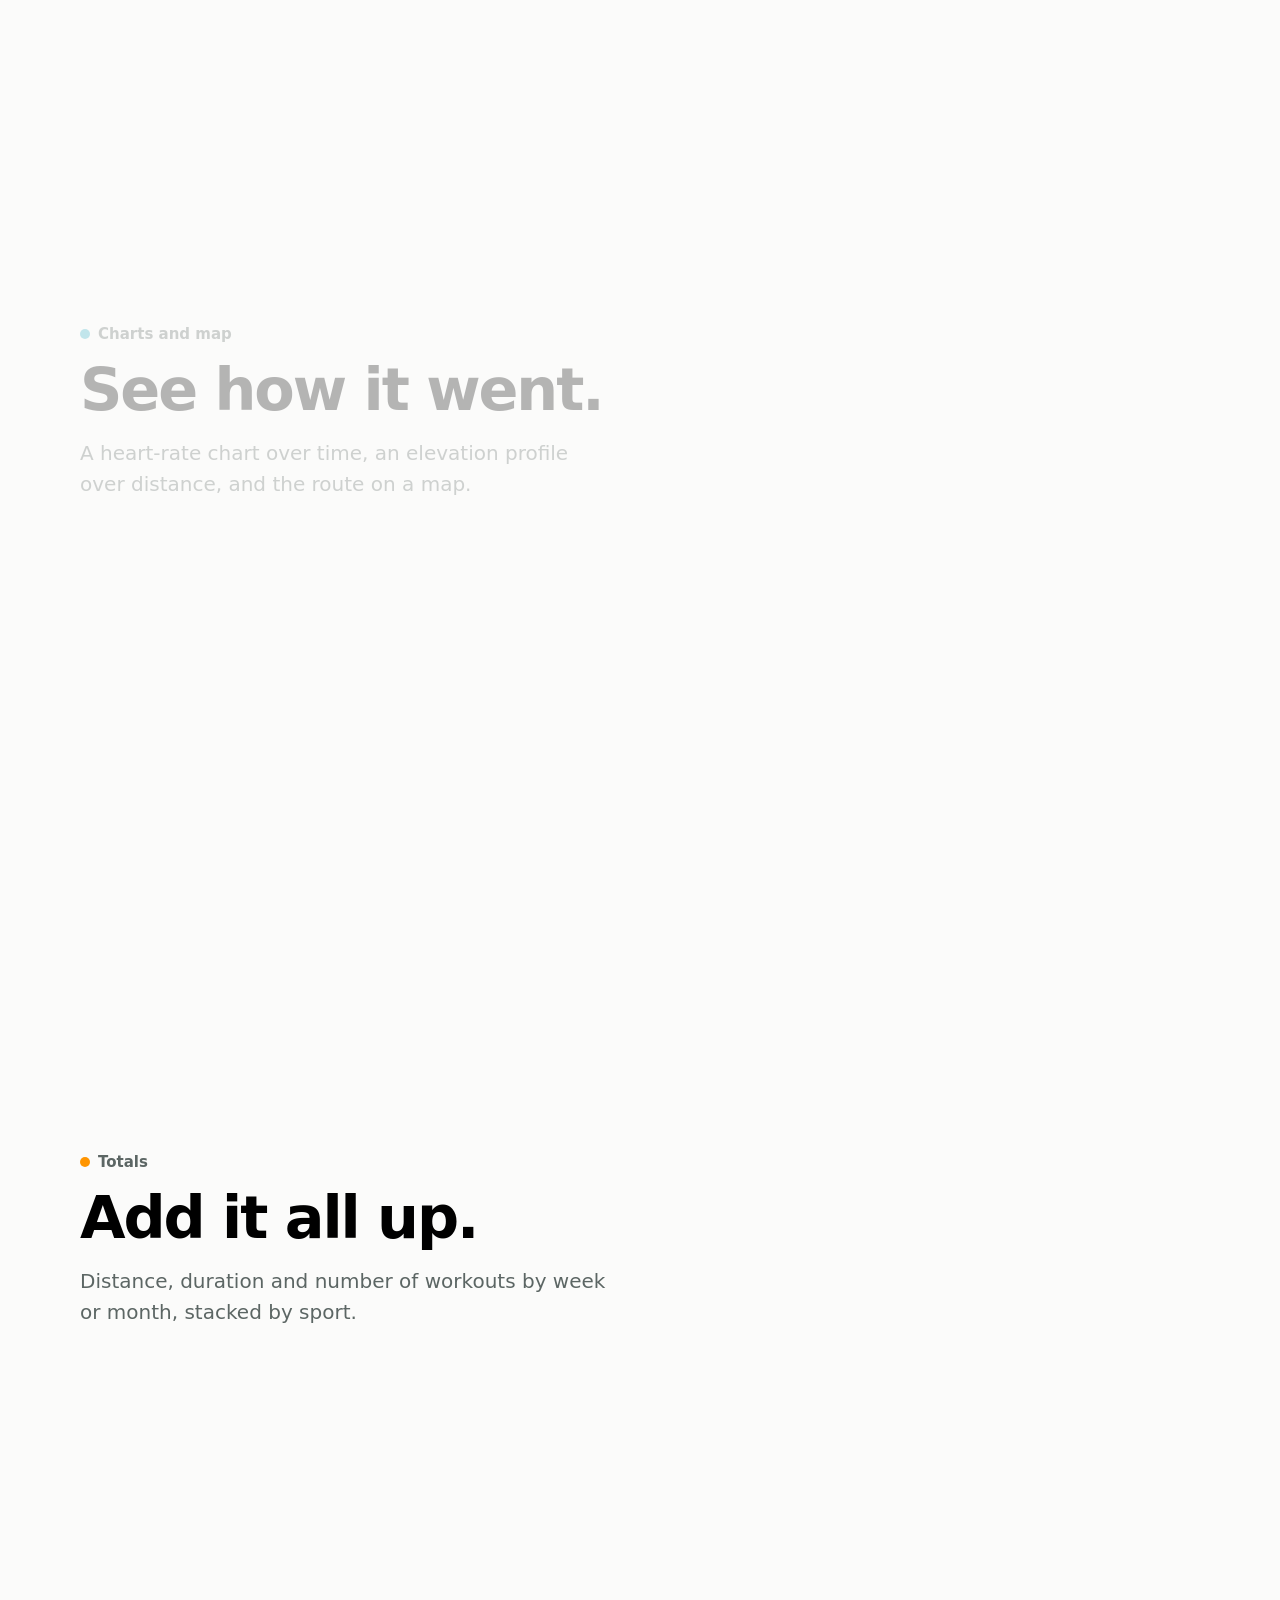
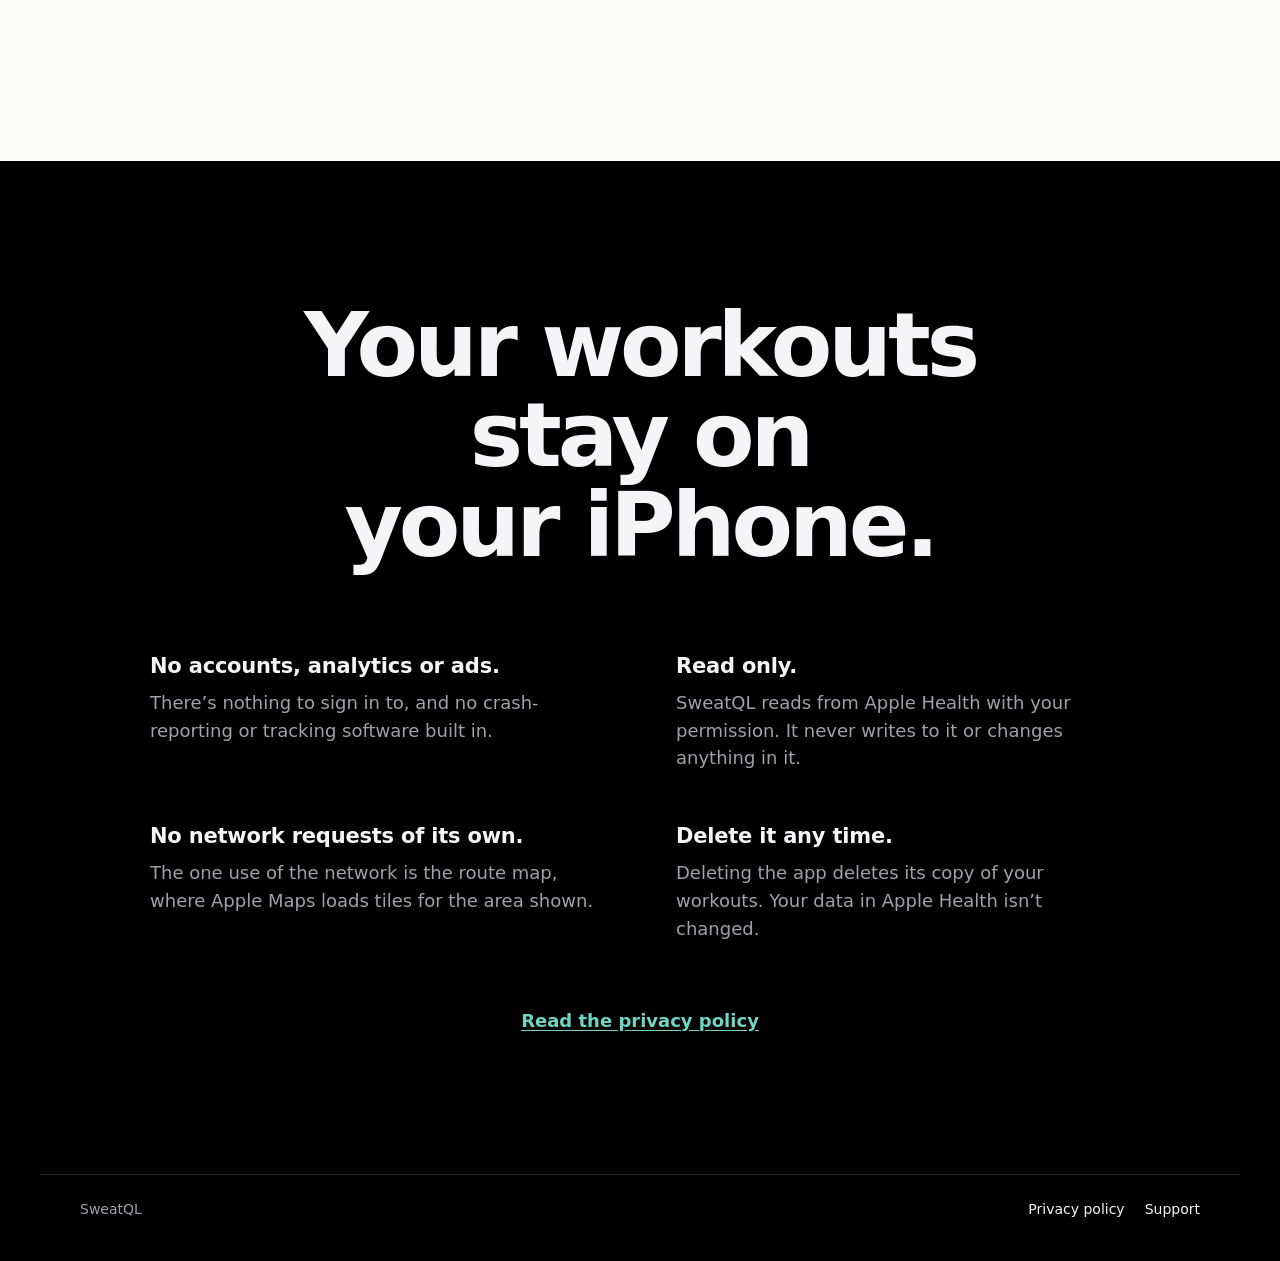
==== commit 0e3cde05: "Sync website from 97932d4" ====
--- a/index.html
+++ b/index.html
@@ -6,22 +6,19 @@
 				try {
 					stored = localStorage.getItem('starlight-theme') || '';
 				} catch {}
-				const media = window.matchMedia('(prefers-color-scheme: light)');
-				const apply = () => {
-					const theme = stored || (media.matches ? 'light' : 'dark');
-					root.dataset.theme = theme === 'light' ? 'light' : 'dark';
-				};
-				apply();
-				media.addEventListener('change', () => stored || apply());
-				window.sweatqlTheme = {
-					get: () => stored || 'auto',
-					set(value) {
-						stored = value === 'auto' ? '' : value;
-						try {
-							localStorage.setItem('starlight-theme', stored);
-						} catch {}
-						apply();
-					},
-				};
+				const theme = stored || (matchMedia('(prefers-color-scheme: light)').matches ? 'light' : 'dark');
+				root.dataset.theme = theme === 'light' ? 'light' : 'dark';
 			})();
-		</script><link rel="stylesheet" href="/_astro/index.DCye8Qp4.css"><script type="module" src="/_astro/page.cNngjUgL.js"></script></head><body><a class="skip" href="#main">Skip to content</a><nav class="nav" aria-label="Main"><div class="wrap nav-row"><a class="brand" href="/"><img src="/_astro/logo.Dnua3NuW_6jAc0.webp" alt loading="lazy" decoding="async" width="26" height="26"><span>SweatQL</span></a><ul><li><a href="/privacy/">Privacy</a></li><li><a href="/support/">Support</a></li><li><label class="theme"><span class="visually-hidden">Theme</span><select id="theme"><option value="auto">Auto</option><option value="light">Light</option><option value="dark">Dark</option></select></label></li></ul></div></nav><header class="hero"><div class="wrap"><img src="/_astro/logo.Dnua3NuW_1CE1Rw.webp" alt loading="lazy" decoding="async" width="72" height="72" class="icon"><h1>Look closer at every workout.</h1><p class="lead">SweatQL copies the workouts you record with Apple Watch or the iPhone Fitness app from Apple Health into a database on your iPhone, so you can explore them.</p><p class="pill">In development, not yet available</p></div><div class="fan"><div class="phone p1"><img src="/_astro/list-light.DT04rV0w_Z1Pk0li.webp" srcset="/_astro/list-light.DT04rV0w_2si5qN.webp 330w, /_astro/list-light.DT04rV0w_V0vu3.webp 660w" sizes="330px" alt loading="eager" decoding="async" width="824" height="1792" class="shot-light"><img src="/_astro/list-dark.CnpF7zsv_Z2cWnqU.webp" srcset="/_astro/list-dark.CnpF7zsv_1IrkpX.webp 330w, /_astro/list-dark.CnpF7zsv_2wrb8f.webp 660w" sizes="330px" alt loading="eager" decoding="async" width="824" height="1792" class="shot-dark"></div><div class="phone p2"><img src="/_astro/detail-light.DZ0Dh-9K_Z18eGto.webp" srcset="/_astro/detail-light.DZ0Dh-9K_Z1Cqfta.webp 330w, /_astro/detail-light.DZ0Dh-9K_1NKQOE.webp 660w" sizes="330px" alt="A hike in SweatQL: its summary stats and heart-rate chart." loading="eager" decoding="async" width="824" height="1792" class="shot-light"><img src="/_astro/detail-dark.Ctz6KPl8_Z2eB9Hq.webp" srcset="/_astro/detail-dark.Ctz6KPl8_Z1SLPNw.webp 330w, /_astro/detail-dark.Ctz6KPl8_x3HaI.webp 660w" sizes="330px" alt="A hike in SweatQL: its summary stats and heart-rate chart." loading="eager" decoding="async" width="824" height="1792" class="shot-dark"></div><div class="phone p3"><img src="/_astro/totals-light.DGd0azsC_10LFUM.webp" srcset="/_astro/totals-light.DGd0azsC_vA7V1.webp 330w, /_astro/totals-light.DGd0azsC_Z17oSz6.webp 660w" sizes="330px" alt loading="eager" decoding="async" width="824" height="1792" class="shot-light"><img src="/_astro/totals-dark.C_jcoOlD_Z1ahGzr.webp" srcset="/_astro/totals-dark.C_jcoOlD_ZOsnFx.webp 330w, /_astro/totals-dark.C_jcoOlD_1BnaiH.webp 660w" sizes="330px" alt loading="eager" decoding="async" width="824" height="1792" class="shot-dark"></div></div></header><main id="main"><section class="story" aria-label="What SweatQL shows"><div class="wrap story-grid"><div class="steps"><article class="step" data-index="0"><p class="tag"><i class="dot running"></i>Workouts</p><h2>Every workout, by month.</h2><p class="text">Browse your whole history grouped by month, and filter it by sport. Each row shows the distance and one more figure for the sport, such as pace or speed.</p><div class="phone inline"><img src="/_astro/list-light.DT04rV0w_Z1Pk0li.webp" srcset="/_astro/list-light.DT04rV0w_Z1bPgDg.webp 300w, /_astro/list-light.DT04rV0w_m7dMf.webp 600w" sizes="300px" alt="The Workouts tab: a hike, a run, a walk and two rides under October 2026." loading="lazy" decoding="async" width="824" height="1792" class="shot-light"><img src="/_astro/list-dark.CnpF7zsv_Z2cWnqU.webp" srcset="/_astro/list-dark.CnpF7zsv_11dSPg.webp 300w, /_astro/list-dark.CnpF7zsv_2tjxBz.webp 600w" sizes="300px" alt="The Workouts tab: a hike, a run, a walk and two rides under October 2026." loading="lazy" decoding="async" width="824" height="1792" class="shot-dark"></div></article><article class="step" data-index="1"><p class="tag"><i class="dot hiking"></i>Workout detail</p><h2>The numbers, all in one place.</h2><p class="text">Each workout’s summary stats at a glance: duration, distance, elevation gain, average heart rate, pace and active energy.</p><div class="phone inline"><img src="/_astro/detail-light.DZ0Dh-9K_Z18eGto.webp" srcset="/_astro/detail-light.DZ0Dh-9K_Z23n7LL.webp 300w, /_astro/detail-light.DZ0Dh-9K_Z1HMhcR.webp 600w" sizes="300px" alt="A hike’s summary: 3 hours 6 minutes, 5.49 miles, 2,559 feet of climbing and an average heart rate of 128 bpm." loading="lazy" decoding="async" width="824" height="1792" class="shot-light"><img src="/_astro/detail-dark.Ctz6KPl8_Z2eB9Hq.webp" srcset="/_astro/detail-dark.Ctz6KPl8_ZmyaL1.webp 300w, /_astro/detail-dark.Ctz6KPl8_ZTVyIl.webp 600w" sizes="300px" alt="A hike’s summary: 3 hours 6 minutes, 5.49 miles, 2,559 feet of climbing and an average heart rate of 128 bpm." loading="lazy" decoding="async" width="824" height="1792" class="shot-dark"></div></article><article class="step" data-index="2"><p class="tag"><i class="dot walking"></i>Charts and map</p><h2>See how it went.</h2><p class="text">A heart-rate chart over time, an elevation profile over distance, and the route on a map.</p><div class="phone inline"><img src="/_astro/route-light.DnfO7ktI_ZpT6C9.webp" srcset="/_astro/route-light.DnfO7ktI_1r8Rjg.webp 300w, /_astro/route-light.DnfO7ktI_SKtlV.webp 600w" sizes="300px" alt="The same hike’s heart-rate chart, elevation profile and route on a map." loading="lazy" decoding="async" width="824" height="1792" class="shot-light"><img src="/_astro/route-dark.Dz04f2Ta_2slXAO.webp" srcset="/_astro/route-dark.Dz04f2Ta_Z1Xlqv5.webp 300w, /_astro/route-dark.Dz04f2Ta_ZpnV4z.webp 600w" sizes="300px" alt="The same hike’s heart-rate chart, elevation profile and route on a map." loading="lazy" decoding="async" width="824" height="1792" class="shot-dark"></div></article><article class="step" data-index="3"><p class="tag"><i class="dot cycling"></i>Totals</p><h2>Add it all up.</h2><p class="text">Distance, duration and number of workouts by week or month, stacked by sport.</p><div class="phone inline"><img src="/_astro/totals-light.DGd0azsC_10LFUM.webp" srcset="/_astro/totals-light.DGd0azsC_5DfCp.webp 300w, /_astro/totals-light.DGd0azsC_qe6cj.webp 600w" sizes="300px" alt="The Totals tab: twelve weeks of distance as stacked bars by sport, and this week’s figures." loading="lazy" decoding="async" width="824" height="1792" class="shot-light"><img src="/_astro/totals-dark.C_jcoOlD_Z1ahGzr.webp" srcset="/_astro/totals-dark.C_jcoOlD_GKhlX.webp 300w, /_astro/totals-dark.C_jcoOlD_9mSoD.webp 600w" sizes="300px" alt="The Totals tab: twelve weeks of distance as stacked bars by sport, and this week’s figures." loading="lazy" decoding="async" width="824" height="1792" class="shot-dark"></div></article></div><div class="stage" aria-hidden="true"><div class="phone"><div class="screen on" data-index="0"><img src="/_astro/list-light.DT04rV0w_Z1Pk0li.webp" srcset="/_astro/list-light.DT04rV0w_2mhHnt.webp 340w, /_astro/list-light.DT04rV0w_Z1mh0Pq.webp 680w" sizes="340px" alt loading="lazy" decoding="async" width="824" height="1792" class="shot-light"><img src="/_astro/list-dark.CnpF7zsv_Z2cWnqU.webp" srcset="/_astro/list-dark.CnpF7zsv_16e0Du.webp 340w, /_astro/list-dark.CnpF7zsv_ZUcXdD.webp 680w" sizes="340px" alt loading="lazy" decoding="async" width="824" height="1792" class="shot-dark"></div><div class="screen" data-index="1"><img src="/_astro/detail-light.DZ0Dh-9K_Z18eGto.webp" srcset="/_astro/detail-light.DZ0Dh-9K_Z1EoMTn.webp 340w, /_astro/detail-light.DZ0Dh-9K_ZgoPKv.webp 680w" sizes="340px" alt loading="lazy" decoding="async" width="824" height="1792" class="shot-light"><img src="/_astro/detail-dark.Ctz6KPl8_Z2eB9Hq.webp" srcset="/_astro/detail-dark.Ctz6KPl8_ZRNjS5.webp 340w, /_astro/detail-dark.Ctz6KPl8_Z1A7vaA.webp 680w" sizes="340px" alt loading="lazy" decoding="async" width="824" height="1792" class="shot-dark"></div><div class="screen" data-index="2"><img src="/_astro/route-light.DnfO7ktI_ZpT6C9.webp" srcset="/_astro/route-light.DnfO7ktI_USIcc.webp 340w, /_astro/route-light.DnfO7ktI_dzwTG.webp 680w" sizes="340px" alt loading="lazy" decoding="async" width="824" height="1792" class="shot-light"><img src="/_astro/route-dark.Dz04f2Ta_2slXAO.webp" srcset="/_astro/route-dark.Dz04f2Ta_1zLxvE.webp 340w, /_astro/route-dark.Dz04f2Ta_Z28MaHf.webp 680w" sizes="340px" alt loading="lazy" decoding="async" width="824" height="1792" class="shot-dark"></div><div class="screen" data-index="3"><img src="/_astro/totals-light.DGd0azsC_10LFUM.webp" srcset="/_astro/totals-light.DGd0azsC_tBzuN.webp 340w, /_astro/totals-light.DGd0azsC_1RBwDF.webp 680w" sizes="340px" alt loading="lazy" decoding="async" width="824" height="1792" class="shot-light"><img src="/_astro/totals-dark.C_jcoOlD_Z1ahGzr.webp" srcset="/_astro/totals-dark.C_jcoOlD_bv8eT.webp 340w, /_astro/totals-dark.C_jcoOlD_ZvN32B.webp 680w" sizes="340px" alt loading="lazy" decoding="async" width="824" height="1792" class="shot-dark"></div></div></div></div></section><section class="privacy" aria-labelledby="privacy-title"><div class="wrap"><h2 id="privacy-title">Your workouts stay on your iPhone.</h2><div class="facts"><div><h3>No accounts, analytics or ads.</h3><p>There’s nothing to sign in to, and no crash-reporting or tracking software built in.</p></div><div><h3>Read only.</h3><p>SweatQL reads from Apple Health with your permission. It never writes to it or changes anything in it.</p></div><div><h3>No network requests of its own.</h3><p>The one use of the network is the route map, where Apple Maps loads tiles for the area shown.</p></div><div><h3>Delete it any time.</h3><p>Deleting the app deletes its copy of your workouts. Your data in Apple Health isn’t changed.</p></div></div><p class="policy"><a href="/privacy/">Read the privacy policy</a></p></div></section></main><footer class="foot"><div class="wrap foot-row"><span>SweatQL</span><ul><li><a href="/privacy/">Privacy policy</a></li><li><a href="/support/">Support</a></li></ul></div></footer><script type="module">var e=document.getElementById(`theme`),t=window.sweatqlTheme;e&&t&&(e.value=t.get(),e.addEventListener(`change`,()=>t.set(e.value)));var n=[...document.querySelectorAll(`.step`)],r=[...document.querySelectorAll(`.stage .screen`)],i=e=>{n.forEach(t=>t.classList.toggle(`on`,t.dataset.index===e)),r.forEach(t=>t.classList.toggle(`on`,t.dataset.index===e))},a=new IntersectionObserver(e=>{for(let t of e)t.isIntersecting&&i(t.target.dataset.index)},{rootMargin:`-45% 0px -45% 0px`});n.forEach(e=>a.observe(e)),i(`0`);</script></body></html>+		</script><style>sweatql-theme-toggle:where(.astro-l6lhmie6){display:inline-flex}.theme-toggle:where(.astro-l6lhmie6){width:2rem;height:2rem;color:inherit;cursor:pointer;background:0 0;border:0;border-radius:50%;justify-content:center;align-items:center;padding:0;display:inline-flex}.theme-toggle:where(.astro-l6lhmie6):hover{background:color-mix(in srgb, currentColor 10%, transparent)}.theme-toggle:where(.astro-l6lhmie6):focus-visible{outline-offset:2px;outline:2px solid}svg:where(.astro-l6lhmie6){fill:none;stroke:currentColor;stroke-width:2px;stroke-linecap:round;stroke-linejoin:round;width:1.25rem;height:1.25rem;display:none}svg:where(.astro-l6lhmie6) .fill:where(.astro-l6lhmie6){fill:currentColor;stroke:none}:where(.astro-l6lhmie6)[data-choice=light] .light:where(.astro-l6lhmie6),:where(.astro-l6lhmie6)[data-choice=dark] .dark:where(.astro-l6lhmie6),:where(.astro-l6lhmie6)[data-choice=auto] .auto:where(.astro-l6lhmie6){display:block}
+</style><link rel="stylesheet" href="/_astro/index.4yK6O2Vm.css"><script type="module" src="/_astro/page.cNngjUgL.js"></script></head><body><a class="skip" href="#main">Skip to content</a><nav class="nav" aria-label="Main"><div class="wrap nav-row"><a class="brand" href="/"><img src="/_astro/logo.Dnua3NuW_6jAc0.webp" alt loading="lazy" decoding="async" width="26" height="26"><span>SweatQL</span></a><ul><li><a href="/support/">Support</a></li><li><sweatql-theme-toggle data-choice="auto" class="astro-l6lhmie6"><button type="button" class="theme-toggle astro-l6lhmie6" aria-label="Theme: auto" title="Theme: auto"><svg class="light astro-l6lhmie6" viewBox="0 0 24 24" aria-hidden="true"><circle cx="12" cy="12" r="4" class="astro-l6lhmie6"></circle><path d="M12 2v2M12 20v2M4.93 4.93l1.41 1.41M17.66 17.66l1.41 1.41M2 12h2M20 12h2M4.93 19.07l1.41-1.41M17.66 6.34l1.41-1.41" class="astro-l6lhmie6"></path></svg><svg class="dark astro-l6lhmie6" viewBox="0 0 24 24" aria-hidden="true"><path d="M20.5 14.5A8.5 8.5 0 0 1 9.5 3.5a8.5 8.5 0 1 0 11 11z" class="astro-l6lhmie6"></path></svg><svg class="auto astro-l6lhmie6" viewBox="0 0 24 24" aria-hidden="true"><circle cx="12" cy="12" r="9" class="astro-l6lhmie6"></circle><path class="fill astro-l6lhmie6" d="M12 3a9 9 0 0 0 0 18z"></path></svg></button></sweatql-theme-toggle><script>
+	(() => {
+		let stored = '';
+		try {
+			stored = localStorage.getItem('starlight-theme') || '';
+		} catch {}
+		const choice = stored === 'light' || stored === 'dark' ? stored : 'auto';
+		document.querySelectorAll('sweatql-theme-toggle').forEach((toggle) => {
+			toggle.dataset.choice = choice;
+		});
+	})();
+</script><script type="module">var e=`starlight-theme`,t={auto:`light`,light:`dark`,dark:`auto`},n=matchMedia(`(prefers-color-scheme: light)`),r=()=>{let t=null;try{t=localStorage.getItem(e)}catch{}return t===`light`||t===`dark`?t:`auto`},i=e=>{document.documentElement.dataset.theme=e===`auto`?n.matches?`light`:`dark`:e;let t=`Theme: ${e}`;document.querySelectorAll(`sweatql-theme-toggle`).forEach(n=>{n.dataset.choice=e;let r=n.querySelector(`button`);r?.setAttribute(`aria-label`,t),r?.setAttribute(`title`,t)})};n.addEventListener(`change`,()=>{r()===`auto`&&i(`auto`)});var a=class extends HTMLElement{connectedCallback(){i(r()),this.querySelector(`button`)?.addEventListener(`click`,()=>{let n=t[r()];try{localStorage.setItem(e,n===`auto`?``:n)}catch{}i(n)})}};customElements.define(`sweatql-theme-toggle`,a);</script></li></ul></div></nav><header class="hero"><div class="wrap"><img src="/_astro/logo.Dnua3NuW_1CE1Rw.webp" alt loading="lazy" decoding="async" width="72" height="72" class="icon"><h1>Look closer at every workout.</h1><p class="lead">SweatQL copies the workouts you record with Apple Watch or the iPhone Fitness app from Apple Health into a database on your iPhone, so you can explore them.</p><p class="pill">Coming soon</p></div><div class="fan"><div class="phone p1"><img src="/_astro/list-light.DT04rV0w_Z1Pk0li.webp" srcset="/_astro/list-light.DT04rV0w_2si5qN.webp 330w, /_astro/list-light.DT04rV0w_V0vu3.webp 660w" sizes="330px" alt loading="eager" decoding="async" width="824" height="1792" class="shot-light"><img src="/_astro/list-dark.CnpF7zsv_Z2cWnqU.webp" srcset="/_astro/list-dark.CnpF7zsv_1IrkpX.webp 330w, /_astro/list-dark.CnpF7zsv_2wrb8f.webp 660w" sizes="330px" alt loading="eager" decoding="async" width="824" height="1792" class="shot-dark"></div><div class="phone p2"><img src="/_astro/detail-light.DZ0Dh-9K_Z18eGto.webp" srcset="/_astro/detail-light.DZ0Dh-9K_Z1Cqfta.webp 330w, /_astro/detail-light.DZ0Dh-9K_1NKQOE.webp 660w" sizes="330px" alt="A hike in SweatQL: its summary stats and heart-rate chart." loading="eager" decoding="async" width="824" height="1792" class="shot-light"><img src="/_astro/detail-dark.Ctz6KPl8_Z2eB9Hq.webp" srcset="/_astro/detail-dark.Ctz6KPl8_Z1SLPNw.webp 330w, /_astro/detail-dark.Ctz6KPl8_x3HaI.webp 660w" sizes="330px" alt="A hike in SweatQL: its summary stats and heart-rate chart." loading="eager" decoding="async" width="824" height="1792" class="shot-dark"></div><div class="phone p3"><img src="/_astro/totals-light.DGd0azsC_10LFUM.webp" srcset="/_astro/totals-light.DGd0azsC_vA7V1.webp 330w, /_astro/totals-light.DGd0azsC_Z17oSz6.webp 660w" sizes="330px" alt loading="eager" decoding="async" width="824" height="1792" class="shot-light"><img src="/_astro/totals-dark.C_jcoOlD_Z1ahGzr.webp" srcset="/_astro/totals-dark.C_jcoOlD_ZOsnFx.webp 330w, /_astro/totals-dark.C_jcoOlD_1BnaiH.webp 660w" sizes="330px" alt loading="eager" decoding="async" width="824" height="1792" class="shot-dark"></div></div></header><main id="main"><section class="story" aria-label="What SweatQL shows"><div class="wrap story-grid"><div class="steps"><article class="step" data-index="0"><p class="tag"><i class="dot running"></i>Workouts</p><h2>Every workout, by month.</h2><p class="text">Browse your whole history grouped by month, and filter it by sport. Each row shows the distance and one more figure for the sport, such as pace or speed.</p><div class="phone inline"><img src="/_astro/list-light.DT04rV0w_Z1Pk0li.webp" srcset="/_astro/list-light.DT04rV0w_Z1bPgDg.webp 300w, /_astro/list-light.DT04rV0w_m7dMf.webp 600w" sizes="300px" alt="The Workouts tab: a hike, a run, a walk and two rides under October 2026." loading="lazy" decoding="async" width="824" height="1792" class="shot-light"><img src="/_astro/list-dark.CnpF7zsv_Z2cWnqU.webp" srcset="/_astro/list-dark.CnpF7zsv_11dSPg.webp 300w, /_astro/list-dark.CnpF7zsv_2tjxBz.webp 600w" sizes="300px" alt="The Workouts tab: a hike, a run, a walk and two rides under October 2026." loading="lazy" decoding="async" width="824" height="1792" class="shot-dark"></div></article><article class="step" data-index="1"><p class="tag"><i class="dot hiking"></i>Workout detail</p><h2>The numbers, all in one place.</h2><p class="text">Each workout’s summary stats at a glance: duration, distance, elevation gain, average heart rate, pace and active energy.</p><div class="phone inline"><img src="/_astro/detail-light.DZ0Dh-9K_Z18eGto.webp" srcset="/_astro/detail-light.DZ0Dh-9K_Z23n7LL.webp 300w, /_astro/detail-light.DZ0Dh-9K_Z1HMhcR.webp 600w" sizes="300px" alt="A hike’s summary: 3 hours 6 minutes, 5.49 miles, 2,559 feet of climbing and an average heart rate of 128 bpm." loading="lazy" decoding="async" width="824" height="1792" class="shot-light"><img src="/_astro/detail-dark.Ctz6KPl8_Z2eB9Hq.webp" srcset="/_astro/detail-dark.Ctz6KPl8_ZmyaL1.webp 300w, /_astro/detail-dark.Ctz6KPl8_ZTVyIl.webp 600w" sizes="300px" alt="A hike’s summary: 3 hours 6 minutes, 5.49 miles, 2,559 feet of climbing and an average heart rate of 128 bpm." loading="lazy" decoding="async" width="824" height="1792" class="shot-dark"></div></article><article class="step" data-index="2"><p class="tag"><i class="dot walking"></i>Charts and map</p><h2>See how it went.</h2><p class="text">A heart-rate chart over time, an elevation profile over distance, and the route on a map.</p><div class="phone inline"><img src="/_astro/route-light.DnfO7ktI_ZpT6C9.webp" srcset="/_astro/route-light.DnfO7ktI_1r8Rjg.webp 300w, /_astro/route-light.DnfO7ktI_SKtlV.webp 600w" sizes="300px" alt="The same hike’s heart-rate chart, elevation profile and route on a map." loading="lazy" decoding="async" width="824" height="1792" class="shot-light"><img src="/_astro/route-dark.Dz04f2Ta_2slXAO.webp" srcset="/_astro/route-dark.Dz04f2Ta_Z1Xlqv5.webp 300w, /_astro/route-dark.Dz04f2Ta_ZpnV4z.webp 600w" sizes="300px" alt="The same hike’s heart-rate chart, elevation profile and route on a map." loading="lazy" decoding="async" width="824" height="1792" class="shot-dark"></div></article><article class="step" data-index="3"><p class="tag"><i class="dot cycling"></i>Totals</p><h2>Add it all up.</h2><p class="text">Distance, duration and number of workouts by week or month, stacked by sport.</p><div class="phone inline"><img src="/_astro/totals-light.DGd0azsC_10LFUM.webp" srcset="/_astro/totals-light.DGd0azsC_5DfCp.webp 300w, /_astro/totals-light.DGd0azsC_qe6cj.webp 600w" sizes="300px" alt="The Totals tab: twelve weeks of distance as stacked bars by sport, and this week’s figures." loading="lazy" decoding="async" width="824" height="1792" class="shot-light"><img src="/_astro/totals-dark.C_jcoOlD_Z1ahGzr.webp" srcset="/_astro/totals-dark.C_jcoOlD_GKhlX.webp 300w, /_astro/totals-dark.C_jcoOlD_9mSoD.webp 600w" sizes="300px" alt="The Totals tab: twelve weeks of distance as stacked bars by sport, and this week’s figures." loading="lazy" decoding="async" width="824" height="1792" class="shot-dark"></div></article></div><div class="stage" aria-hidden="true"><div class="phone"><div class="screen on" data-index="0"><img src="/_astro/list-light.DT04rV0w_Z1Pk0li.webp" srcset="/_astro/list-light.DT04rV0w_2mhHnt.webp 340w, /_astro/list-light.DT04rV0w_Z1mh0Pq.webp 680w" sizes="340px" alt loading="lazy" decoding="async" width="824" height="1792" class="shot-light"><img src="/_astro/list-dark.CnpF7zsv_Z2cWnqU.webp" srcset="/_astro/list-dark.CnpF7zsv_16e0Du.webp 340w, /_astro/list-dark.CnpF7zsv_ZUcXdD.webp 680w" sizes="340px" alt loading="lazy" decoding="async" width="824" height="1792" class="shot-dark"></div><div class="screen" data-index="1"><img src="/_astro/detail-light.DZ0Dh-9K_Z18eGto.webp" srcset="/_astro/detail-light.DZ0Dh-9K_Z1EoMTn.webp 340w, /_astro/detail-light.DZ0Dh-9K_ZgoPKv.webp 680w" sizes="340px" alt loading="lazy" decoding="async" width="824" height="1792" class="shot-light"><img src="/_astro/detail-dark.Ctz6KPl8_Z2eB9Hq.webp" srcset="/_astro/detail-dark.Ctz6KPl8_ZRNjS5.webp 340w, /_astro/detail-dark.Ctz6KPl8_Z1A7vaA.webp 680w" sizes="340px" alt loading="lazy" decoding="async" width="824" height="1792" class="shot-dark"></div><div class="screen" data-index="2"><img src="/_astro/route-light.DnfO7ktI_ZpT6C9.webp" srcset="/_astro/route-light.DnfO7ktI_USIcc.webp 340w, /_astro/route-light.DnfO7ktI_dzwTG.webp 680w" sizes="340px" alt loading="lazy" decoding="async" width="824" height="1792" class="shot-light"><img src="/_astro/route-dark.Dz04f2Ta_2slXAO.webp" srcset="/_astro/route-dark.Dz04f2Ta_1zLxvE.webp 340w, /_astro/route-dark.Dz04f2Ta_Z28MaHf.webp 680w" sizes="340px" alt loading="lazy" decoding="async" width="824" height="1792" class="shot-dark"></div><div class="screen" data-index="3"><img src="/_astro/totals-light.DGd0azsC_10LFUM.webp" srcset="/_astro/totals-light.DGd0azsC_tBzuN.webp 340w, /_astro/totals-light.DGd0azsC_1RBwDF.webp 680w" sizes="340px" alt loading="lazy" decoding="async" width="824" height="1792" class="shot-light"><img src="/_astro/totals-dark.C_jcoOlD_Z1ahGzr.webp" srcset="/_astro/totals-dark.C_jcoOlD_bv8eT.webp 340w, /_astro/totals-dark.C_jcoOlD_ZvN32B.webp 680w" sizes="340px" alt loading="lazy" decoding="async" width="824" height="1792" class="shot-dark"></div></div></div></div></section><section class="privacy" aria-labelledby="privacy-title"><div class="wrap"><h2 id="privacy-title">Your workouts stay on your iPhone.</h2><div class="facts"><div><h3>No accounts, analytics or ads.</h3><p>There’s nothing to sign in to, and no crash-reporting or tracking software built in.</p></div><div><h3>Read only.</h3><p>SweatQL reads from Apple Health with your permission. It never writes to it or changes anything in it.</p></div><div><h3>No network requests of its own.</h3><p>The one use of the network is the route map, where Apple Maps loads tiles for the area shown.</p></div><div><h3>Delete it any time.</h3><p>Deleting the app deletes its copy of your workouts. Your data in Apple Health isn’t changed.</p></div></div><p class="policy"><a href="/privacy/">Read the privacy policy</a></p></div></section></main><footer class="foot"><div class="wrap foot-row"><span>SweatQL</span><ul><li><a href="/privacy/">Privacy policy</a></li><li><a href="/support/">Support</a></li></ul></div></footer><script type="module">var e=[...document.querySelectorAll(`.step`)],t=[...document.querySelectorAll(`.stage .screen`)],n=n=>{e.forEach(e=>e.classList.toggle(`on`,e.dataset.index===n)),t.forEach(e=>e.classList.toggle(`on`,e.dataset.index===n))},r=new IntersectionObserver(e=>{for(let t of e)t.isIntersecting&&n(t.target.dataset.index)},{rootMargin:`-45% 0px -45% 0px`});e.forEach(e=>r.observe(e)),n(`0`);</script></body></html>
--- a/_astro/index.4yK6O2Vm.css
+++ b/_astro/index.4yK6O2Vm.css
@@ -0,0 +1 @@
+:root{--ridge:#0d6966;--sport-running:#007aff;--sport-walking:#30b0c7;--sport-hiking:#34c759;--sport-cycling:#ff9500;--sans:-apple-system, BlinkMacSystemFont, "SF Pro Display", system-ui, "Segoe UI", Roboto, "Helvetica Neue", sans-serif;--gutter:16px;color-scheme:light;--bg:#fbfbfa;--ink:#000;--ink-2:#5c6664;--rule:#e3e6e5;--nav-bg:#fbfbfad1;--pill-bg:#e6f0ee;--pill-ink:#0d6966;--link:#0d6966;--icon-glow:#0d69668c;--phone-shadow:0 60px 100px -40px #00000073, 0 30px 40px -30px #0000004d;--end-bg:#000;--end-ink:#f5f5f7;--end-ink-2:#a1a1a6;--end-rule:#2c2c2e;--end-link:#6fd3c6}:root[data-theme=dark]{color-scheme:dark;--bg:#000;--ink:#f5f5f7;--ink-2:#a1a1a6;--rule:#2c2c2e;--nav-bg:#000000b8;--pill-bg:#0f2e2c;--pill-ink:#6fd3c6;--link:#6fd3c6;--icon-glow:#6fd3c640;--phone-shadow:0 60px 100px -40px #0d696673;--sport-running:#0a84ff;--sport-walking:#40c8e0;--sport-hiking:#30d158;--sport-cycling:#ff9f0a;--end-bg:#1c1c1e;--end-rule:#3a3a3c}@media (width>=760px){:root{--gutter:40px}}*,:before,:after{box-sizing:border-box}html{-webkit-text-size-adjust:100%}body{background:var(--bg);color:var(--ink);font:400 1.125rem/1.55 var(--sans);-webkit-font-smoothing:antialiased;margin:0}img{max-width:100%;height:auto;display:block}a{color:var(--link);text-underline-offset:.18em}:focus-visible{outline:3px solid var(--sport-running);outline-offset:3px;border-radius:4px}h1,h2,h3{text-wrap:balance;margin:0}ul{margin:0;padding:0;list-style:none}.wrap{width:100%;max-width:1200px;padding-inline:var(--gutter);margin-inline:auto}.skip{left:var(--gutter);z-index:20;background:var(--ink);color:var(--bg);border-radius:8px;padding:.5rem .75rem;position:absolute;top:-100px}.skip:focus{top:12px}.shot-dark,:root[data-theme=dark] .shot-light{display:none!important}:root[data-theme=dark] .shot-dark{display:block!important}.phone{box-shadow:inset 0 0 0 1.5px #48484a, 0 0 0 1px #0a0a0a, var(--phone-shadow);background:#1c1c1e;border-radius:15.5%/7.2%;padding:9px}.phone img{border-radius:12.4%/5.7%;width:100%}.nav{z-index:10;background:var(--nav-bg);-webkit-backdrop-filter:saturate(1.6)blur(18px);border-bottom:1px solid var(--rule);position:sticky;top:0}.nav-row{justify-content:space-between;align-items:center;height:56px;display:flex}.brand{letter-spacing:-.01em;color:var(--ink);align-items:center;gap:9px;font-size:1.125rem;font-weight:700;text-decoration:none;display:flex}.brand img{border-radius:22%}.nav ul{color:var(--ink);align-items:center;gap:22px;font-size:.9375rem;display:flex}.nav ul a{color:var(--ink);text-decoration:none}.nav ul a:hover{text-decoration:underline}.hero{text-align:center;padding-top:56px;overflow:hidden}.hero .icon{box-shadow:0 12px 30px -12px var(--icon-glow);border-radius:22%;margin:0 auto 22px}.hero h1{letter-spacing:-.045em;max-width:10ch;margin-inline:auto;font-size:clamp(3rem,7.4vw,6.5rem);font-weight:800;line-height:.98}.lead{color:var(--ink-2);max-width:32em;margin:22px auto 0;font-size:clamp(1.1875rem,2vw,1.375rem);line-height:1.45}.pill{background:var(--pill-bg);color:var(--pill-ink);border-radius:999px;margin:22px 0 0;padding:8px 16px;font-size:.9375rem;font-weight:600;display:inline-block}.fan{height:clamp(400px,62vw,720px);margin-top:48px;position:relative}.fan .phone{transform-origin:50% 100%;width:clamp(190px,26vw,330px);position:absolute;top:0;left:50%}.fan .p1{transform:translate(-50%)translate(-78%)translateY(10%)rotate(-9deg)}.fan .p2{z-index:2;transform:translate(-50%)}.fan .p3{transform:translate(-50%)translate(78%)translateY(10%)rotate(9deg)}@media (prefers-reduced-motion:no-preference){.fan .p1,.fan .p3{animation:1.1s cubic-bezier(.2,.8,.2,1) .25s both fan-out}@keyframes fan-out{0%{transform:translate(-50%)translateY(4%)rotate(0)}}}.story{border-top:1px solid var(--rule)}.steps{padding-block:12vh}.step{flex-direction:column;justify-content:center;max-width:30em;min-height:78vh;transition:opacity .4s;display:flex}.js .step:not(.on){opacity:.28}.tag{color:var(--ink-2);align-items:center;gap:8px;margin:0 0 14px;font-size:.9375rem;font-weight:600;display:inline-flex}.dot{border-radius:50%;width:10px;height:10px}.dot.running{background:var(--sport-running)}.dot.walking{background:var(--sport-walking)}.dot.hiking{background:var(--sport-hiking)}.dot.cycling{background:var(--sport-cycling)}.step h2{letter-spacing:-.035em;margin-bottom:18px;font-size:clamp(2.25rem,4.6vw,3.75rem);font-weight:800;line-height:1.02}.step .text{color:var(--ink-2);margin:0;font-size:1.25rem}.step .inline{width:min(300px,100%);margin-top:32px}.stage{display:none}@media (width>=960px){.story-grid{grid-template-columns:1fr 1fr;gap:64px;display:grid}.step{min-height:92vh}.step .inline{display:none}.stage{height:100vh;display:block;position:sticky;top:0}.stage .phone{width:min(340px,45.4545vh - 54.5455px);position:absolute;top:50%;left:50%;transform:translate(-50%,-46%)}.stage .screen{transition:opacity .5s}.stage .screen+.screen{position:absolute;inset:9px}.stage .screen:not(.on){opacity:0}}@media (prefers-reduced-motion:reduce){.step,.stage .screen{transition:none}}.privacy{background:var(--end-bg);color:var(--end-ink);text-align:center;padding-block:140px}.privacy h2{letter-spacing:-.045em;max-width:11ch;margin-inline:auto;font-size:clamp(2.75rem,7vw,6rem);font-weight:800;line-height:1}.facts{text-align:left;gap:40px;max-width:980px;margin:80px auto 0;display:grid}.facts h3{letter-spacing:-.01em;margin-bottom:6px;font-size:1.3125rem}.facts p{color:var(--end-ink-2);margin:0}.policy{margin:64px 0 0;font-weight:600}.privacy a{color:var(--end-link)}@media (width>=760px){.facts{grid-template-columns:1fr 1fr;gap:48px 72px}}.foot{background:var(--end-bg);color:var(--end-ink-2);font-size:.875rem}.foot-row{border-top:1px solid var(--end-rule);flex-wrap:wrap;justify-content:space-between;gap:16px;padding-block:24px 40px;display:flex}.foot ul{gap:20px;display:flex}.foot a{color:var(--end-ink);text-decoration:none}.foot a:hover{text-decoration:underline}
